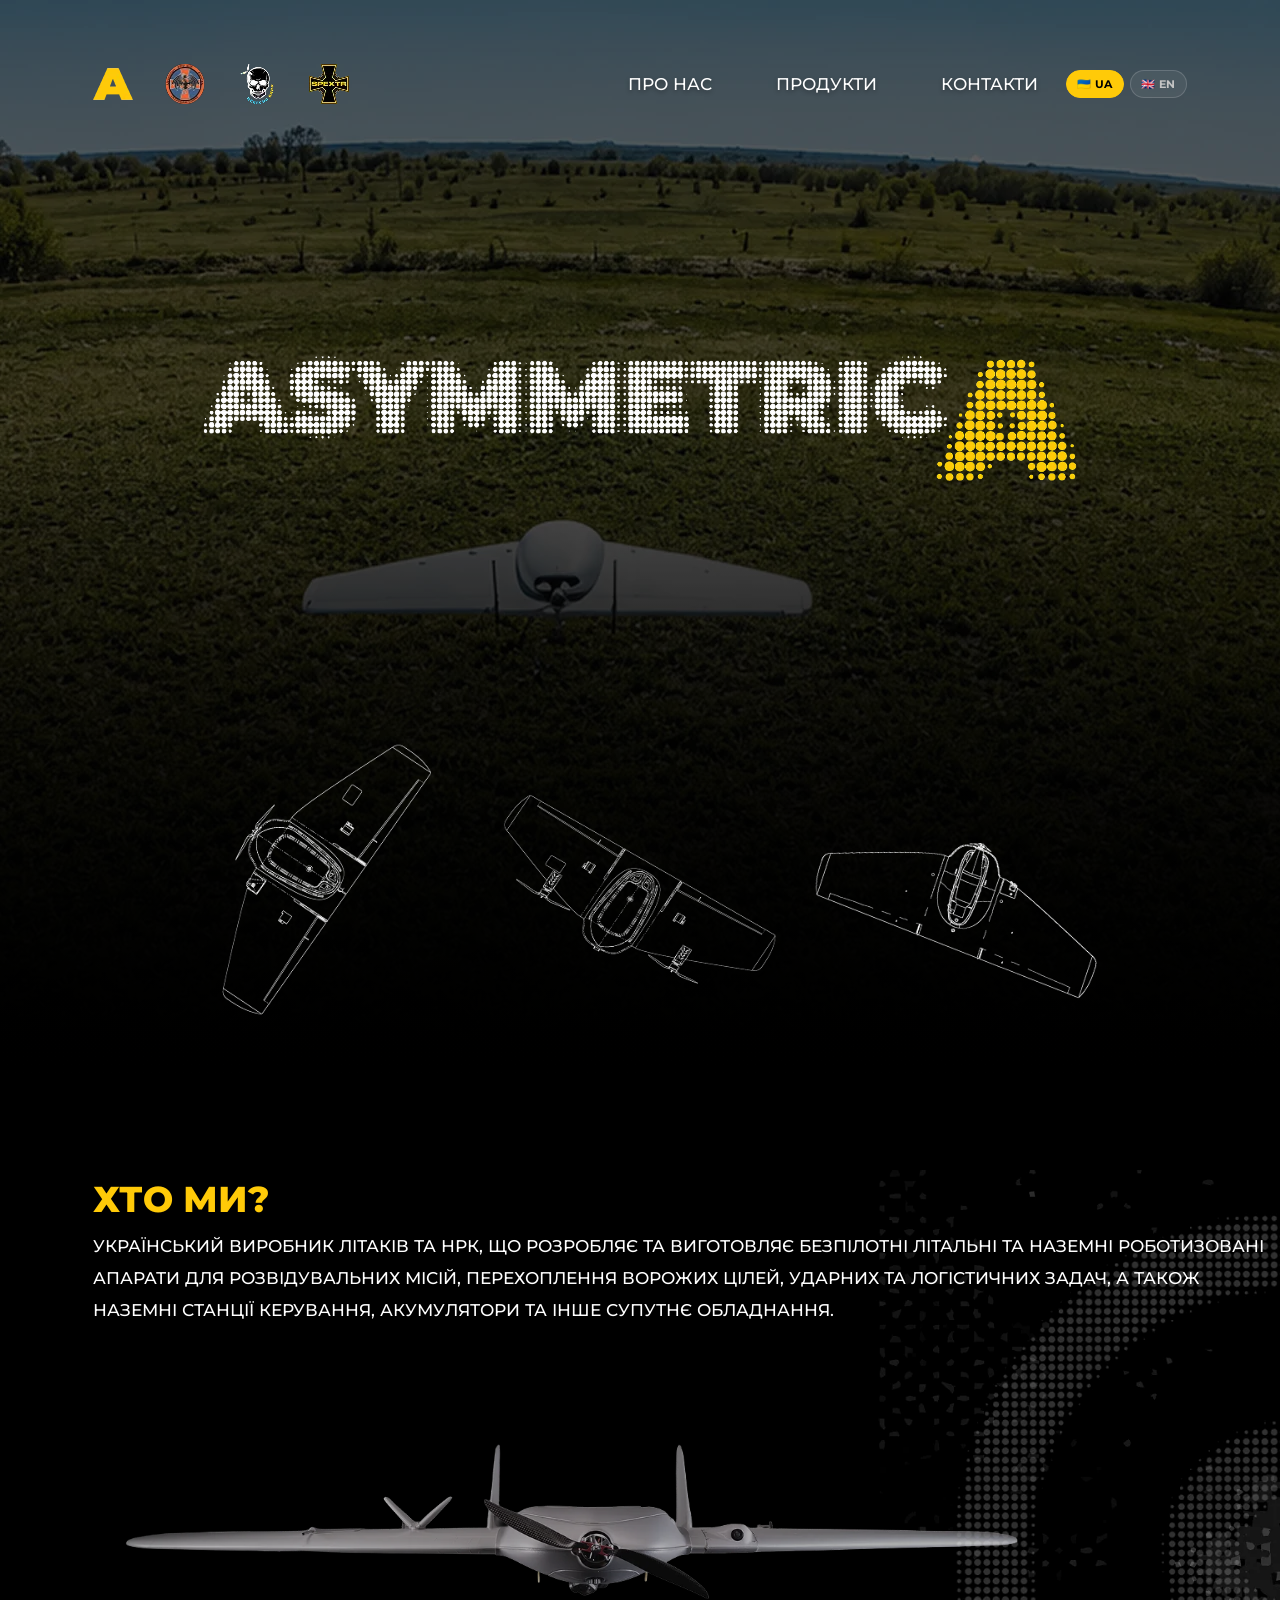
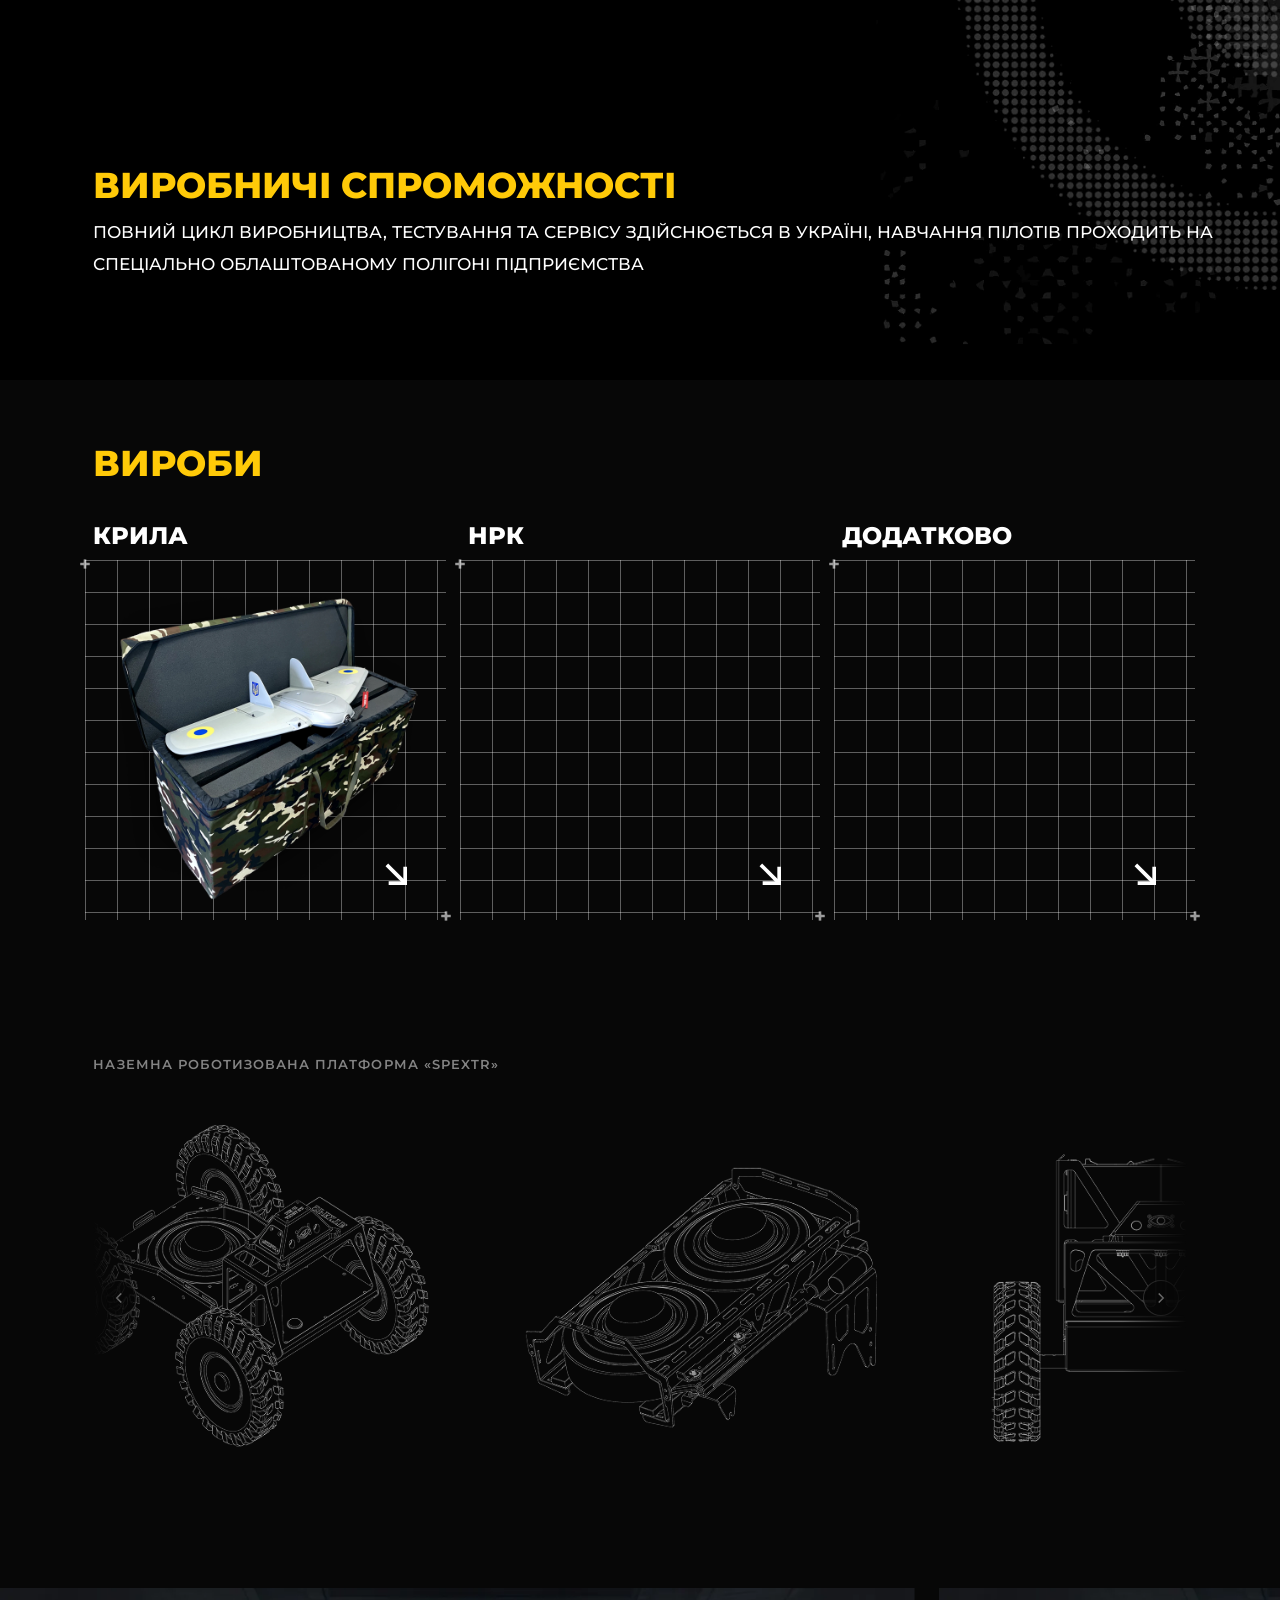
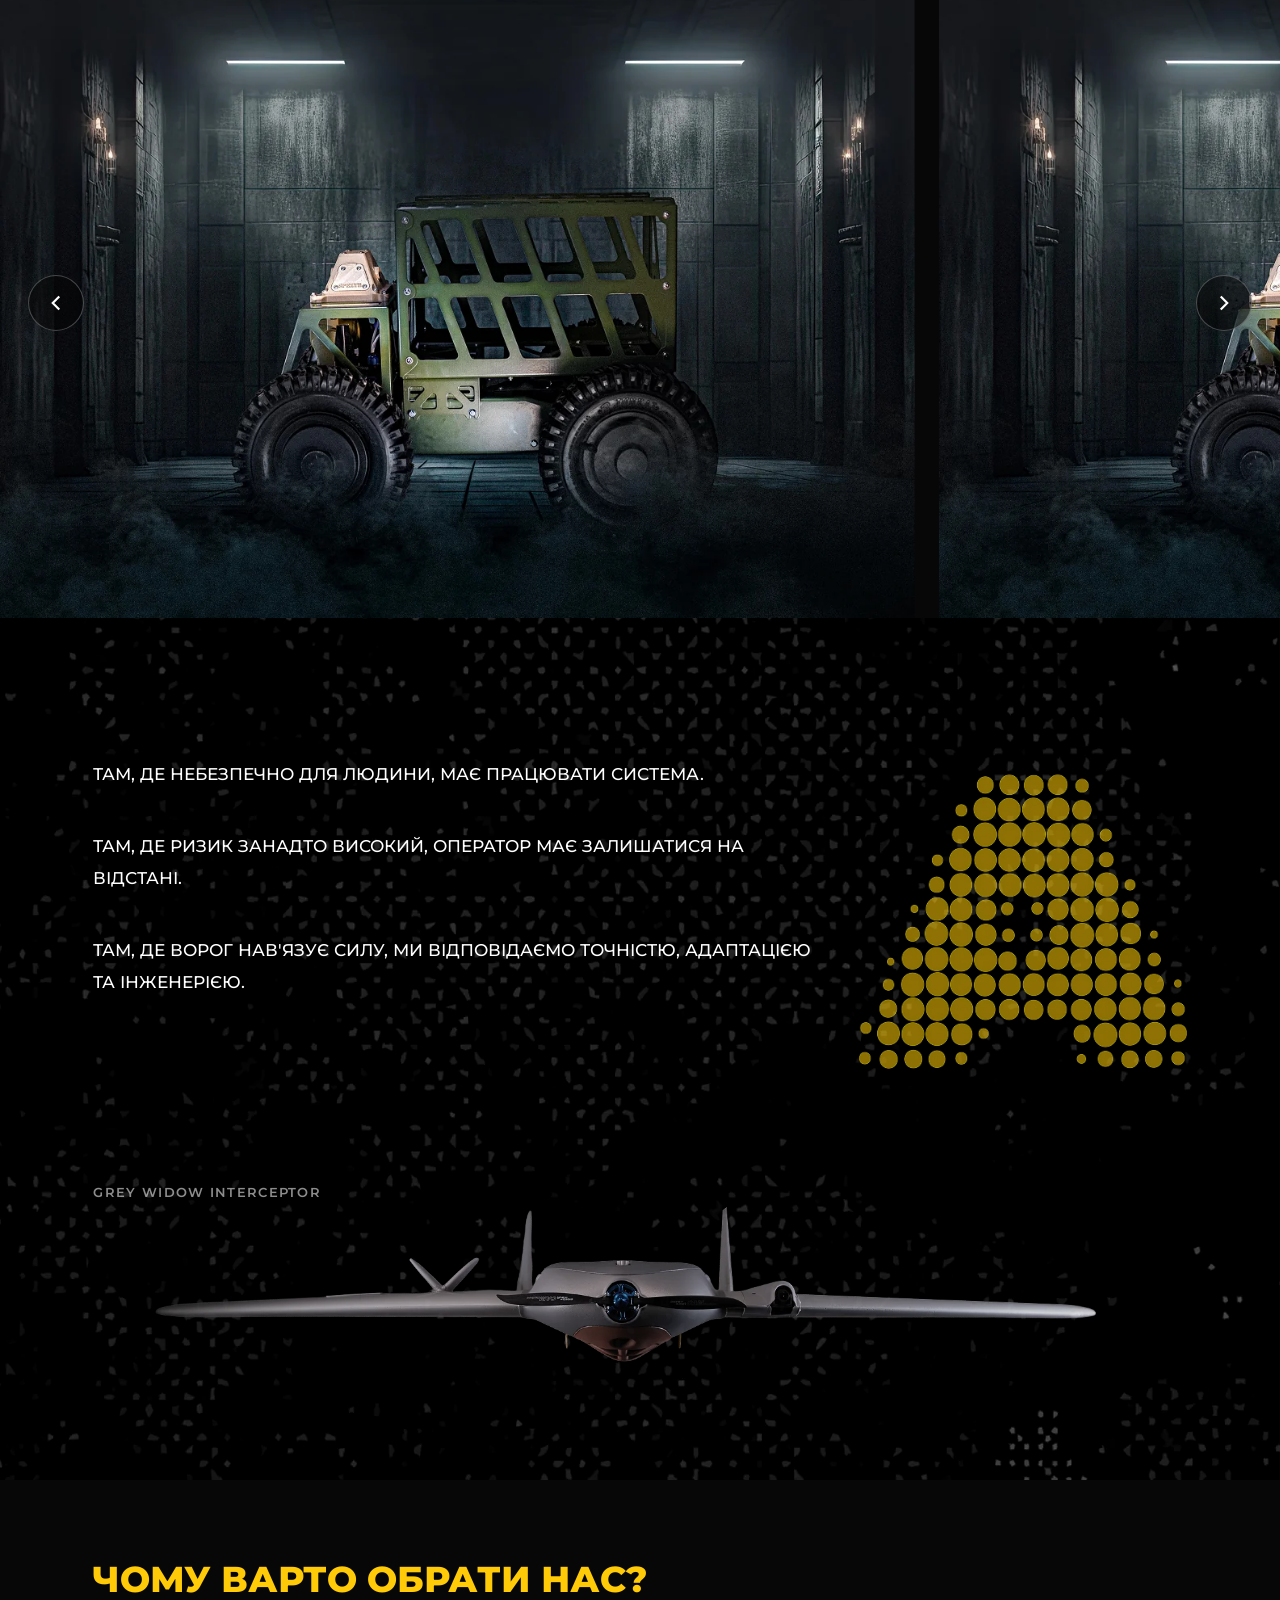
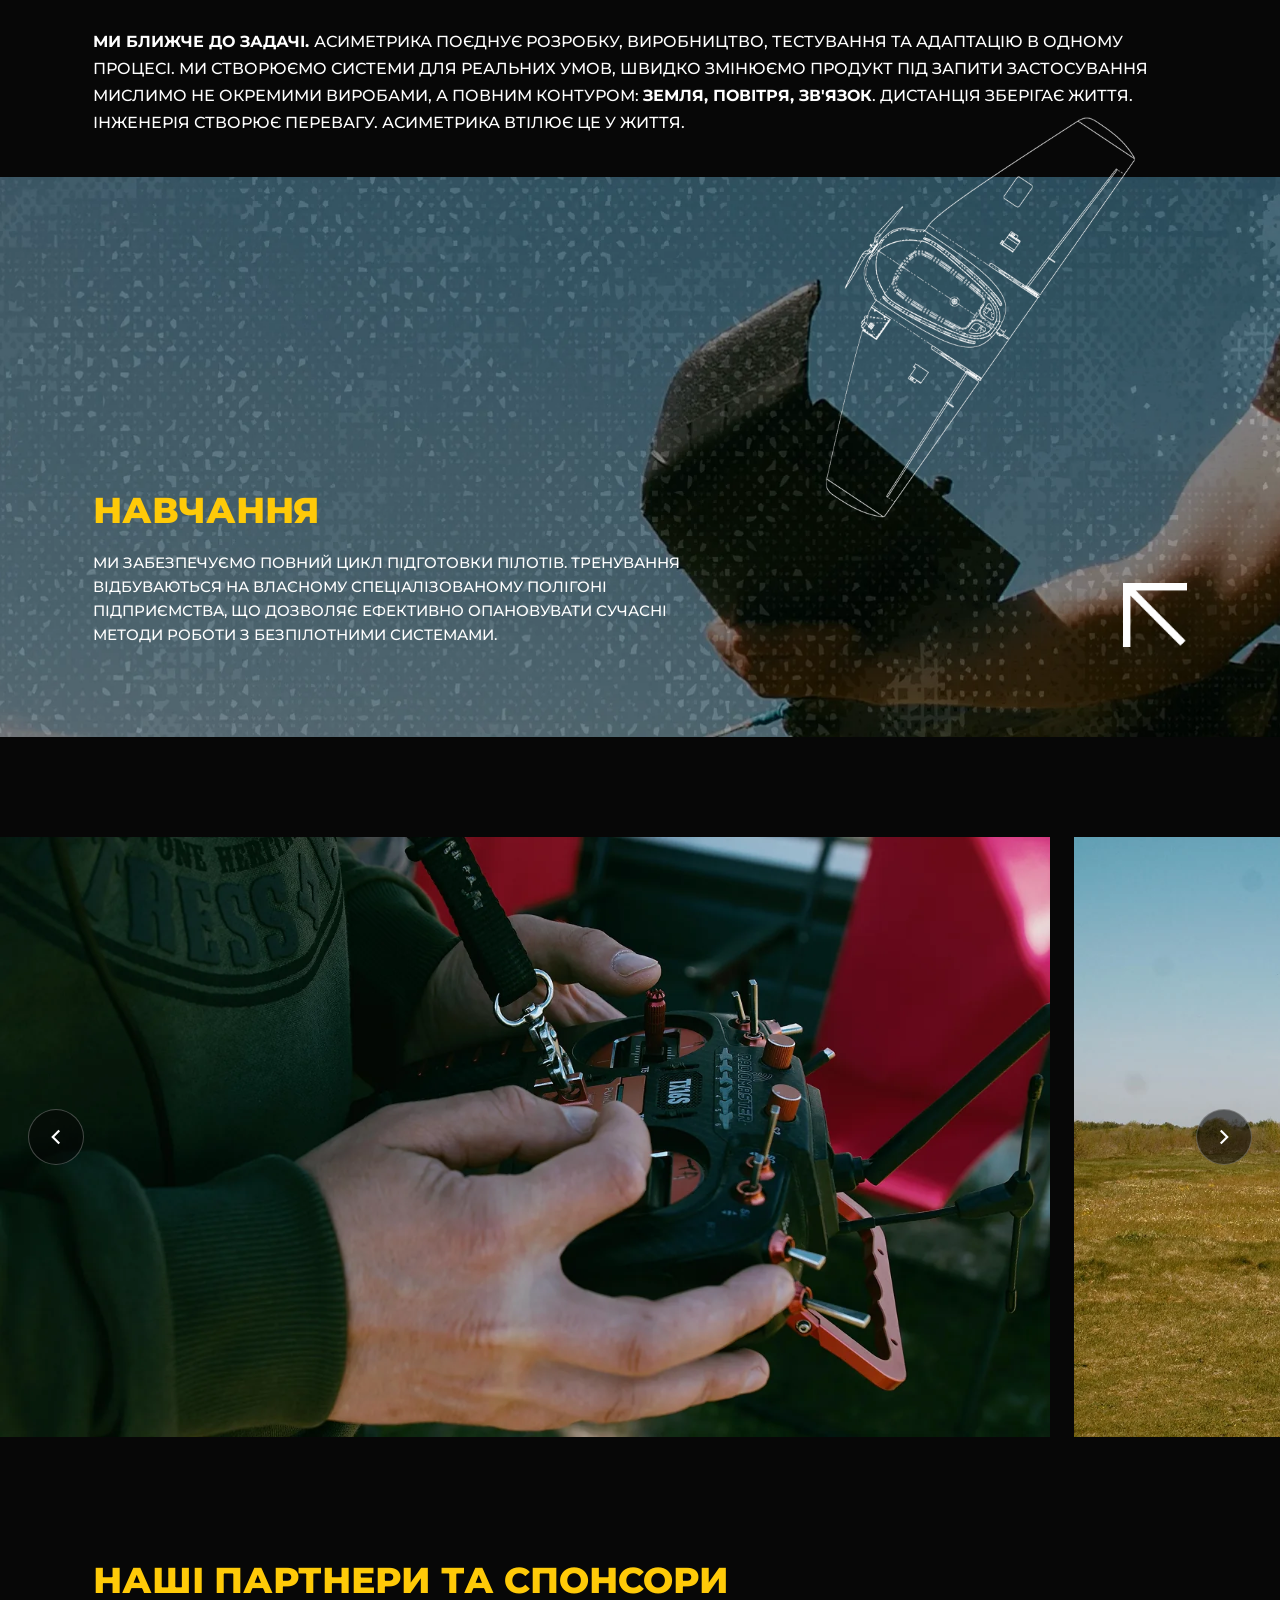
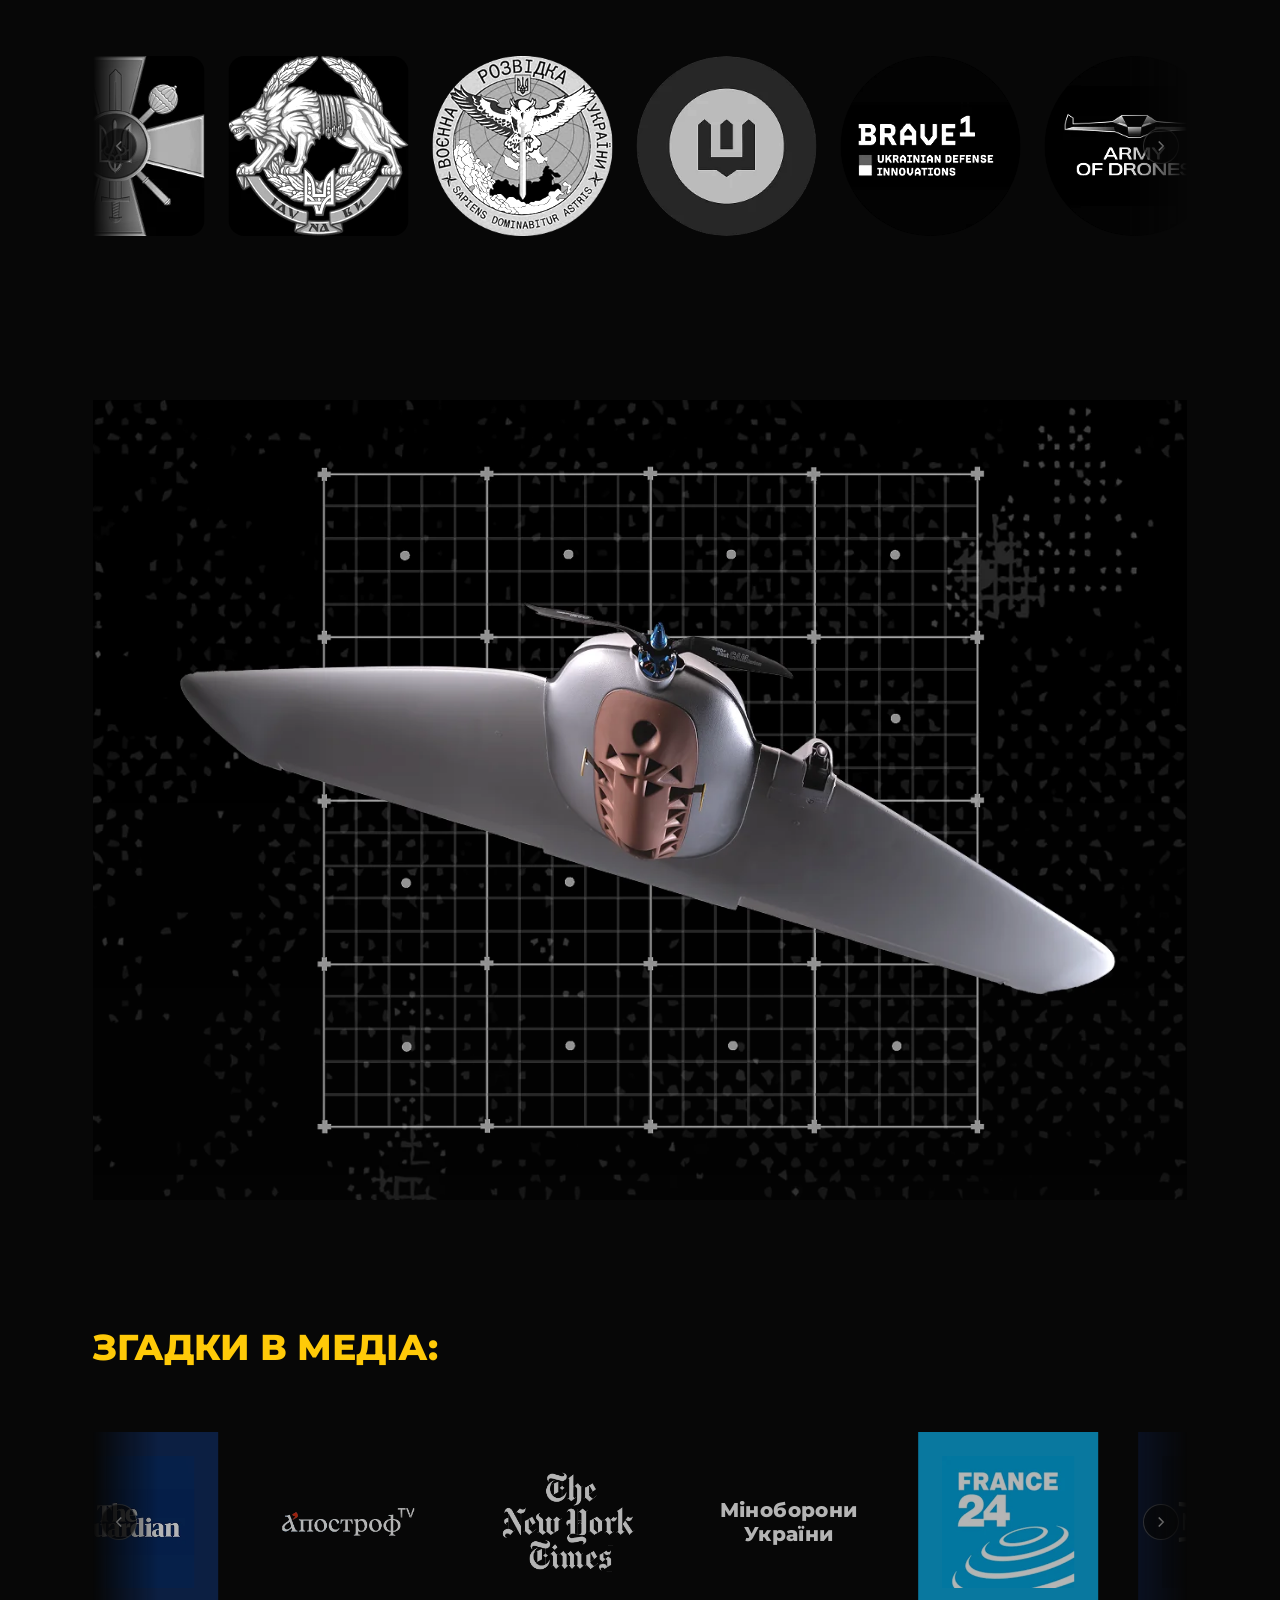
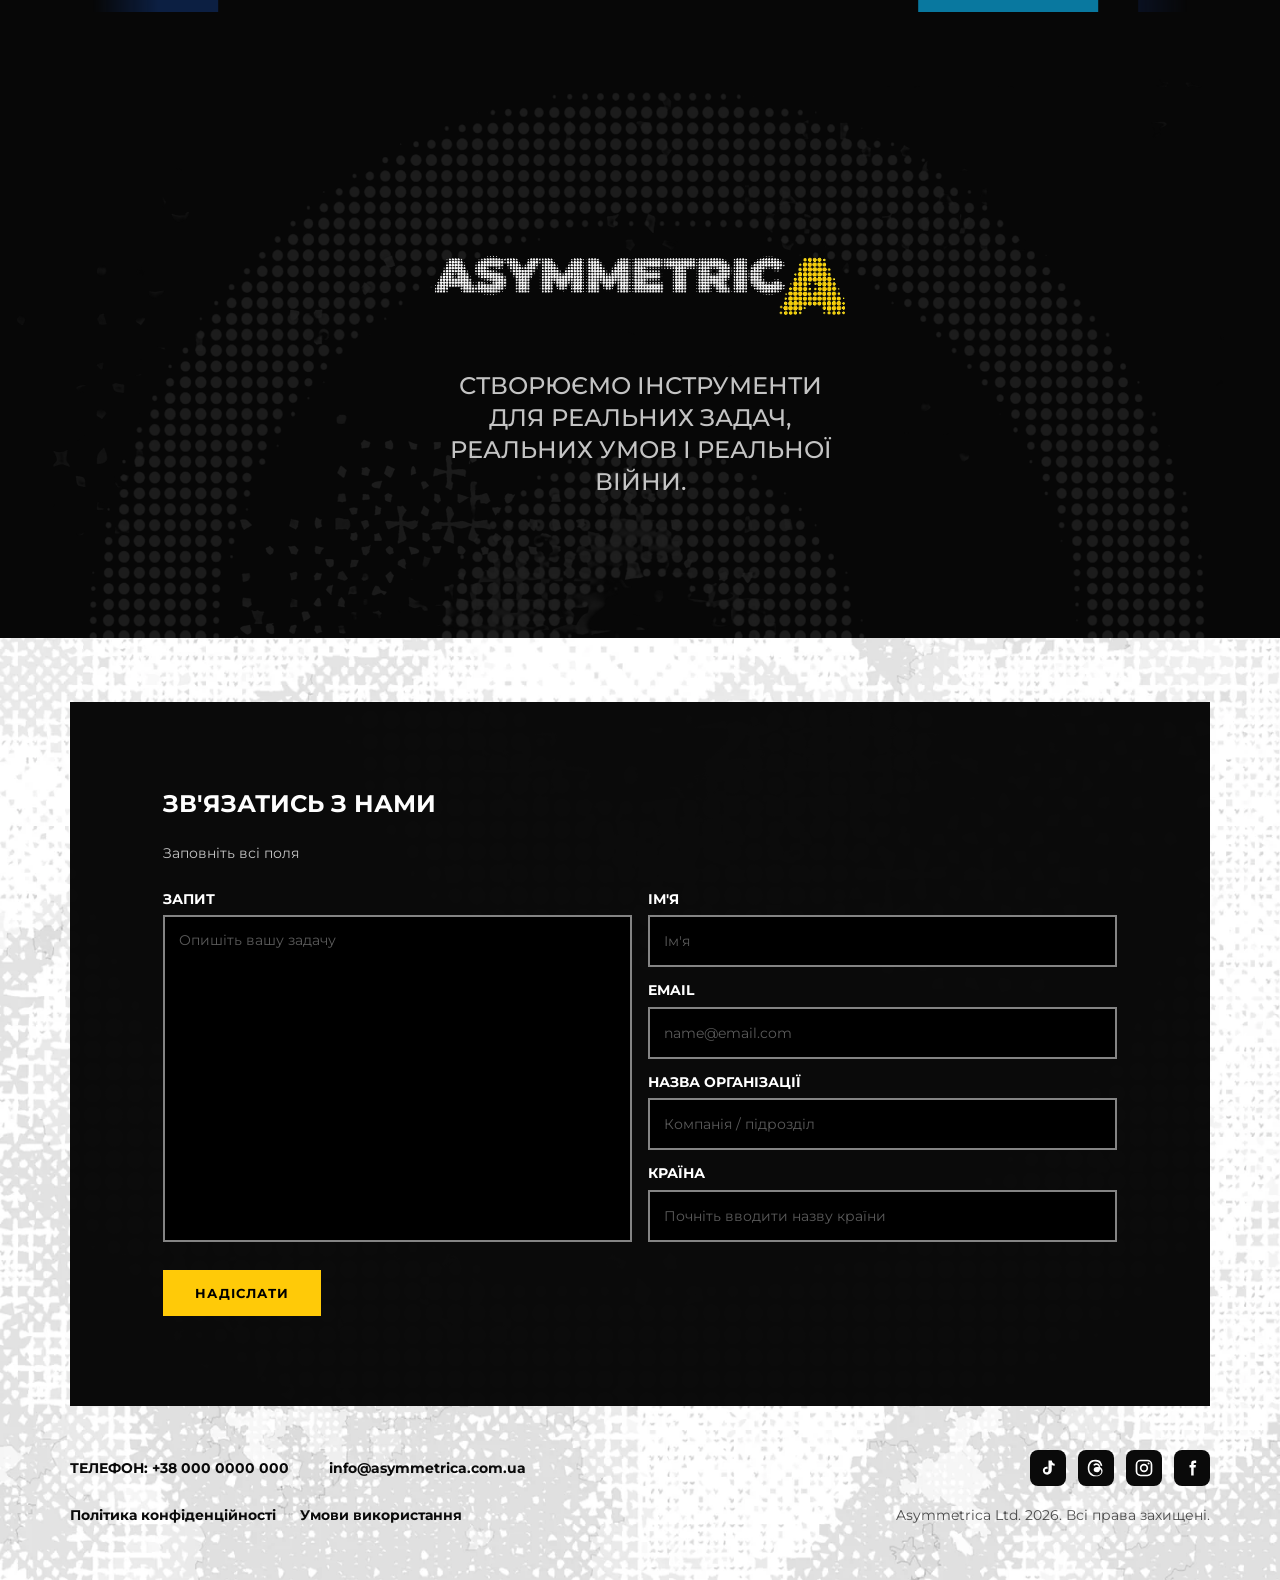
==== html/index.html @ f7258be1 "Додати відео-фон на мобільній версії головного hero-блоку Замінено статичне фото на надане відео (за" ====
<!DOCTYPE html>
<html lang="uk">
<head>
  <meta charset="utf-8" />
  <meta name="viewport" content="width=device-width, initial-scale=1" />
  <title data-en="ASYMMETRICA — Unmanned Systems for Real-World Missions">ASYMMETRICA — Безпілотні системи для реальних задач</title>
  <meta name="description" content="Український виробник літаків та НРК: безпілотні літальні та наземні роботизовані апарати для розвідки, перехоплення, ударних і логістичних задач." data-en="Ukrainian manufacturer of aircraft and UGVs: unmanned aerial and ground robotic systems for reconnaissance, interception, strike and logistics missions." />
  <link rel="preconnect" href="https://fonts.googleapis.com" />
  <link rel="preconnect" href="https://fonts.gstatic.com" crossorigin />
  <link href="https://fonts.googleapis.com/css2?family=Montserrat:wght@500;700;800&display=swap" rel="stylesheet" />
  <link rel="stylesheet" href="../css/asymmetrica.css?v=28" />
  <script>
    (function () {
      try {
        if (localStorage.getItem('spextr-lang') === 'en') {
          document.documentElement.classList.add('lang-en');
          document.documentElement.lang = 'en';
        }
      } catch (e) {}
    })();
  </script>
</head>
<body>
  <div class="site">

    <!-- ============ HERO ============ -->
    <section class="hero">
      <div class="hero__bg">
        <img src="../assets/hero-bg.webp" alt="" fetchpriority="high" />
        <video class="hero__bg-video js-hero-video" muted loop playsinline preload="none" aria-hidden="true"></video>
        <span class="hero__dim"></span>
        <span class="hero__fade"></span>
      </div>

      <header class="hero__topbar">
        <div class="brandbar">
          <img class="brandbar__logo js-hover" src="../assets/logo.webp" alt="Asymmetrica" />
          <img class="brandbar__icon js-hover" src="../assets/header-icon-1.webp" alt="" />
          <img class="brandbar__icon js-hover" src="../assets/header-icon-2.webp" alt="" />
          <img class="brandbar__icon js-hover" src="../assets/header-icon-3.webp" alt="SPEXTR" />
        </div>
        <div class="hero__nav-group">
          <nav class="menu" aria-label="Головна навігація" data-en-aria="Main navigation">
            <a class="js-nav" href="#about"><span data-lang="uk">ПРО НАС</span><span data-lang="en" hidden>ABOUT US</span></a>
            <a class="js-nav" href="#products"><span data-lang="uk">ПРОДУКТИ</span><span data-lang="en" hidden>PRODUCTS</span></a>
            <a class="js-nav" href="#contact"><span data-lang="uk">КОНТАКТИ</span><span data-lang="en" hidden>CONTACTS</span></a>
          </nav>
          <div class="lang-switch lang-switch--header js-lang-switch" role="group" aria-label="Мова сайту / Site language">
            <button type="button" class="lang-switch__btn js-lang-btn" data-lang-btn="uk" aria-pressed="true">🇺🇦 UA</button>
            <button type="button" class="lang-switch__btn js-lang-btn" data-lang-btn="en" aria-pressed="false">🇬🇧 EN</button>
          </div>
        </div>
        <button class="burger js-burger" type="button" aria-label="Меню" aria-expanded="false" aria-controls="mobile-menu">
          <span></span><span></span><span></span>
        </button>
      </header>

      <span class="menu-backdrop js-menu-backdrop"></span>
      <nav id="mobile-menu" class="mobile-menu js-mobile-menu" aria-label="Мобільна навігація">
        <button class="mobile-menu__close js-menu-close" type="button" aria-label="Закрити меню">
          <svg viewBox="0 0 24 24" fill="none" stroke="currentColor" stroke-width="2"><path d="M6 6l12 12M18 6L6 18" /></svg>
        </button>
        <div class="lang-switch lang-switch--mobile js-lang-switch" role="group" aria-label="Мова сайту / Site language">
          <button type="button" class="lang-switch__btn js-lang-btn" data-lang-btn="uk" aria-pressed="true">🇺🇦 UA</button>
          <button type="button" class="lang-switch__btn js-lang-btn" data-lang-btn="en" aria-pressed="false">🇬🇧 EN</button>
        </div>
        <a class="mobile-menu__link js-nav" href="#about"><span data-lang="uk">ПРО НАС</span><span data-lang="en" hidden>ABOUT US</span></a>
        <div class="mobile-menu__group">
          <a class="mobile-menu__link js-nav" href="#products"><span data-lang="uk">ПРОДУКТИ</span><span data-lang="en" hidden>PRODUCTS</span></a>
          <div class="mobile-menu__sub">
            <a class="mobile-menu__sublink" href="kryla.html"><span data-lang="uk">КРИЛА</span><span data-lang="en" hidden>WINGS</span></a>
            <a class="mobile-menu__sublink" href="k2.html"><span data-lang="uk">НРК</span><span data-lang="en" hidden>UGV</span></a>
            <a class="mobile-menu__sublink" href="gstation.html"><span data-lang="uk">ДОДАТКОВО</span><span data-lang="en" hidden>ADD-ONS</span></a>
          </div>
        </div>
        <a class="mobile-menu__link js-nav" href="#contact"><span data-lang="uk">КОНТАКТИ</span><span data-lang="en" hidden>CONTACTS</span></a>
      </nav>

      <div class="hero__center">
        <img class="hero__wordmark" src="../assets/hero-wordmark.webp" alt="ASYMMETRICA" />
      </div>

      <div class="hero__badges">
        <img class="js-hover" src="../assets/hero-badge-1.webp" alt="" />
        <img class="js-hover" src="../assets/hero-badge-2.webp" alt="" />
        <img class="js-hover" src="../assets/hero-badge-3.webp" alt="" />
      </div>
    </section>

    <!-- ============ INTRO ============ -->
    <section id="about" class="intro">
      <div class="intro__text reveal">
        <div class="intro__block">
          <h1 class="intro__heading"><span data-lang="uk">Хто ми?</span><span data-lang="en" hidden>Who we are</span></h1>
          <p><span data-lang="uk">УКРАЇНСЬКИЙ ВИРОБНИК ЛІТАКІВ ТА НРК, ЩО РОЗРОБЛЯЄ ТА ВИГОТОВЛЯЄ БЕЗПІЛОТНІ ЛІТАЛЬНІ ТА НАЗЕМНІ РОБОТИЗОВАНІ АПАРАТИ ДЛЯ РОЗВІДУВАЛЬНИХ МІСІЙ, ПЕРЕХОПЛЕННЯ ВОРОЖИХ ЦІЛЕЙ, УДАРНИХ ТА ЛОГІСТИЧНИХ ЗАДАЧ, А ТАКОЖ НАЗЕМНІ СТАНЦІЇ КЕРУВАННЯ, АКУМУЛЯТОРИ ТА ІНШЕ СУПУТНЄ ОБЛАДНАННЯ.</span><span data-lang="en" hidden>A UKRAINIAN MANUFACTURER OF AIRCRAFT AND UGVs, DEVELOPING AND BUILDING UNMANNED AERIAL AND GROUND ROBOTIC SYSTEMS FOR RECONNAISSANCE MISSIONS, INTERCEPTING ENEMY TARGETS, STRIKE AND LOGISTICS TASKS, AS WELL AS GROUND CONTROL STATIONS, BATTERIES AND OTHER SUPPORTING EQUIPMENT.</span></p>
        </div>
        <div class="intro__block">
          <h2 class="intro__heading"><span data-lang="uk">Виробничі спроможності</span><span data-lang="en" hidden>Manufacturing capabilities</span></h2>
          <p><span data-lang="uk">ПОВНИЙ ЦИКЛ ВИРОБНИЦТВА, ТЕСТУВАННЯ ТА СЕРВІСУ ЗДІЙСНЮЄТЬСЯ В УКРАЇНІ, НАВЧАННЯ ПІЛОТІВ ПРОХОДИТЬ НА СПЕЦІАЛЬНО ОБЛАШТОВАНОМУ ПОЛІГОНІ ПІДПРИЄМСТВА</span><span data-lang="en" hidden>THE FULL CYCLE OF PRODUCTION, TESTING AND SERVICE TAKES PLACE IN UKRAINE; PILOT TRAINING IS CONDUCTED AT THE COMPANY'S OWN SPECIALIZED TRAINING GROUND</span></p>
        </div>
      </div>
      <img class="intro__scene" src="../assets/intro-bg.webp" alt="" loading="lazy" decoding="async" />
      <img class="intro__uav" src="../assets/intro-uav.webp" alt="Asymmetrica UAV" loading="lazy" decoding="async" />
    </section>

    <!-- ============ PRODUCTS ============ -->
    <section id="products" class="products">
      <h2 class="section-title products__title"><span data-lang="uk">Вироби</span><span data-lang="en" hidden>Products</span></h2>
      <div class="products__grid reveal js-products-grid">
        <a class="card card--link" href="kryla.html">
          <div class="card__popup">
            <p><span data-lang="uk">ЛІНІЙКА КРИЛ SPEXTR ОБ'ЄДНУЄ БЕЗПІЛОТНІ ЛІТАЛЬНІ АПАРАТИ ДЛЯ РОЗВІДКИ, КОРИГУВАННЯ ВОГНЮ, ПЕРЕХОПЛЕННЯ ВОРОЖИХ БПЛА ТА УДАРНИХ МІСІЙ.</span><span data-lang="en" hidden>THE SPEXTR WING LINE COMBINES UNMANNED AIRCRAFT FOR RECONNAISSANCE, FIRE CORRECTION, INTERCEPTION OF ENEMY UAVS AND STRIKE MISSIONS.</span></p>
          </div>
          <h2 class="card__title"><span data-lang="uk">КРИЛА</span><span data-lang="en" hidden>WINGS</span></h2>
          <div class="card__media-wrap">
            <span class="card__grid card__grid--base" aria-hidden="true"></span>
            <span class="card__grid card__grid--hover" aria-hidden="true"></span>
            <div class="card__media">
              <img src="../assets/product-kryla.webp" alt="КРИЛА" data-en-alt="WINGS" loading="lazy" decoding="async" />
              <svg class="card__arrow" viewBox="0 0 24 24" fill="none" stroke="currentColor" stroke-width="2"><path d="M7 7l10 10" /><path d="M17 8v9h-9" /></svg>
            </div>
          </div>
        </a>
        <a class="card card--link" href="k2.html">
          <div class="card__popup">
            <p><span data-lang="uk">МУЛЬТИФУНКЦІОНАЛЬНИЙ НАЗЕМНИЙ РОБОТИЗОВАНИЙ КОМПЛЕКС З УНІКАЛЬНИМИ ПОЗАШЛЯХОВИМИ МОЖЛИВОСТЯМИ ДЛЯ ЛОГІСТИКИ, РОЗВІДКИ, МІНУВАННЯ ТА МІСІЙ «КАМІКАДЗЕ».</span><span data-lang="en" hidden>A MULTIFUNCTIONAL GROUND ROBOTIC COMPLEX WITH UNIQUE OFF-ROAD CAPABILITIES FOR LOGISTICS, RECONNAISSANCE, MINING AND KAMIKAZE MISSIONS.</span></p>
          </div>
          <h2 class="card__title"><span data-lang="uk">НРК</span><span data-lang="en" hidden>UGV</span></h2>
          <div class="card__media-wrap">
            <span class="card__grid card__grid--base" aria-hidden="true"></span>
            <span class="card__grid card__grid--hover" aria-hidden="true"></span>
            <div class="card__media">
              <img src="../assets/product-nrk.webp" alt="НРК" data-en-alt="UGV" loading="lazy" decoding="async" />
              <svg class="card__arrow" viewBox="0 0 24 24" fill="none" stroke="currentColor" stroke-width="2"><path d="M7 7l10 10" /><path d="M17 8v9h-9" /></svg>
            </div>
          </div>
        </a>
        <a class="card card--link" href="gstation.html">
          <div class="card__popup">
            <p><span data-lang="uk">СИСТЕМА, ЩО РОЗШИРЮЄ МОЖЛИВОСТІ БПЛА: КЕРУВАННЯ, ПЕРЕДАЧА КОМАНД, ПРИЙОМ ВІДЕО Й ТЕЛЕМЕТРІЇ ТА ЗБІЛЬШЕННЯ РОБОЧОЇ ДИСТАНЦІЇ В СКЛАДНИХ УМОВАХ.</span><span data-lang="en" hidden>A SYSTEM THAT EXTENDS UAV CAPABILITIES: CONTROL, COMMAND TRANSMISSION, VIDEO AND TELEMETRY RECEPTION, AND EXTENDED OPERATING RANGE IN HARSH CONDITIONS.</span></p>
          </div>
          <h2 class="card__title"><span data-lang="uk">ДОДАТКОВО</span><span data-lang="en" hidden>ADD-ONS</span></h2>
          <div class="card__media-wrap">
            <span class="card__grid card__grid--base" aria-hidden="true"></span>
            <span class="card__grid card__grid--hover" aria-hidden="true"></span>
            <div class="card__media">
              <img src="../assets/product-dodatkovo.webp" alt="ДОДАТКОВО" data-en-alt="ADD-ONS" loading="lazy" decoding="async" />
              <svg class="card__arrow" viewBox="0 0 24 24" fill="none" stroke="currentColor" stroke-width="2"><path d="M7 7l10 10" /><path d="M17 8v9h-9" /></svg>
            </div>
          </div>
        </a>
      </div>
    </section>

    <!-- ============ UGV WIREFRAMES ============ -->
    <section class="schemes reveal">
      <p class="schemes__label"><span data-lang="uk">Наземна роботизована платформа «Spextr»</span><span data-lang="en" hidden>Ground robotic platform «Spextr»</span></p>
      <div class="schemes__row">
        <div class="schemes__track" data-role="track">
          <img class="js-hover" src="../assets/ugv-scheme-1.webp" alt="НРК схема 1" data-en-alt="UGV scheme 1" loading="lazy" decoding="async" />
          <img class="js-hover" src="../assets/ugv-scheme-2.webp" alt="НРК схема 2" data-en-alt="UGV scheme 2" loading="lazy" decoding="async" />
          <img class="js-hover" src="../assets/ugv-scheme-3.webp" alt="НРК схема 3" data-en-alt="UGV scheme 3" loading="lazy" decoding="async" />
          <img class="js-hover" src="../assets/ugv-scheme-1.webp" alt="" loading="lazy" decoding="async" aria-hidden="true" />
          <img class="js-hover" src="../assets/ugv-scheme-2.webp" alt="" loading="lazy" decoding="async" aria-hidden="true" />
          <img class="js-hover" src="../assets/ugv-scheme-3.webp" alt="" loading="lazy" decoding="async" aria-hidden="true" />
        </div>
        <button class="ticker-nav ticker-nav--prev js-ticker-prev" type="button" aria-label="Попереднє зображення" data-en-aria="Previous image">
          <svg viewBox="0 0 24 24" fill="none" stroke="currentColor" stroke-width="2"><path d="M15 6l-6 6 6 6" /></svg>
        </button>
        <button class="ticker-nav ticker-nav--next js-ticker-next" type="button" aria-label="Наступне зображення" data-en-aria="Next image">
          <svg viewBox="0 0 24 24" fill="none" stroke="currentColor" stroke-width="2"><path d="M9 6l6 6-6 6" /></svg>
        </button>
      </div>
    </section>

    <!-- ============ PANORAMA CAROUSEL ============ -->
    <section class="marquee js-drag" data-track="pano">
      <div class="marquee__track" data-role="track">
        <!-- track content injected by script.js -->
      </div>
      <button class="marquee__nav marquee__nav--prev js-marquee-prev" type="button" aria-label="Попередній слайд" data-en-aria="Previous slide">
        <svg viewBox="0 0 24 24" fill="none" stroke="currentColor" stroke-width="2"><path d="M15 6l-6 6 6 6" /></svg>
      </button>
      <button class="marquee__nav marquee__nav--next js-marquee-next" type="button" aria-label="Наступний слайд" data-en-aria="Next slide">
        <svg viewBox="0 0 24 24" fill="none" stroke="currentColor" stroke-width="2"><path d="M9 6l6 6-6 6" /></svg>
      </button>
    </section>

    <!-- ============ MANIFESTO ============ -->
    <section class="manifesto">
      <img class="manifesto__bg" src="../assets/manifesto-bg.webp" alt="" loading="lazy" decoding="async" />
      <div class="manifesto__row reveal">
        <div class="manifesto__lines">
          <p><span data-lang="uk">ТАМ, ДЕ НЕБЕЗПЕЧНО ДЛЯ ЛЮДИНИ, МАЄ ПРАЦЮВАТИ СИСТЕМА.</span><span data-lang="en" hidden>WHERE IT'S DANGEROUS FOR A HUMAN, A SYSTEM MUST WORK.</span></p>
          <p><span data-lang="uk">ТАМ, ДЕ РИЗИК ЗАНАДТО ВИСОКИЙ, ОПЕРАТОР МАЄ ЗАЛИШАТИСЯ НА ВІДСТАНІ.</span><span data-lang="en" hidden>WHERE THE RISK IS TOO HIGH, THE OPERATOR MUST STAY AT A DISTANCE.</span></p>
          <p><span data-lang="uk">ТАМ, ДЕ ВОРОГ НАВ'ЯЗУЄ СИЛУ, МИ ВІДПОВІДАЄМО ТОЧНІСТЮ, АДАПТАЦІЄЮ ТА ІНЖЕНЕРІЄЮ.</span><span data-lang="en" hidden>WHERE THE ENEMY IMPOSES FORCE, WE RESPOND WITH PRECISION, ADAPTATION AND ENGINEERING.</span></p>
        </div>
        <img class="manifesto__icon" src="../assets/manifesto-icon.webp" alt="" loading="lazy" decoding="async" />
      </div>
      <div class="manifesto__uav-wrap">
        <span class="manifesto__uav-label">Grey Widow Interceptor</span>
        <img class="manifesto__uav" src="../assets/manifesto-uav.webp" alt="Grey Widow Interceptor" loading="lazy" decoding="async" />
      </div>
    </section>

    <!-- ============ WHY US + TRAINING ============ -->
    <section class="why">
      <div class="why__intro reveal">
        <h2 class="why__title"><span data-lang="uk">ЧОМУ ВАРТО ОБРАТИ НАС?</span><span data-lang="en" hidden>WHY CHOOSE US?</span></h2>
        <p class="why__body">
          <span data-lang="uk"><b>МИ БЛИЖЧЕ ДО ЗАДАЧІ. </b>АСИМЕТРИКА ПОЄДНУЄ РОЗРОБКУ, ВИРОБНИЦТВО, ТЕСТУВАННЯ ТА АДАПТАЦІЮ В ОДНОМУ ПРОЦЕСІ. МИ СТВОРЮЄМО СИСТЕМИ ДЛЯ РЕАЛЬНИХ УМОВ, ШВИДКО ЗМІНЮЄМО ПРОДУКТ ПІД ЗАПИТИ ЗАСТОСУВАННЯ МИСЛИМО НЕ ОКРЕМИМИ ВИРОБАМИ, А ПОВНИМ КОНТУРОМ: <b>ЗЕМЛЯ, ПОВІТРЯ, ЗВ'ЯЗОК</b>. ДИСТАНЦІЯ ЗБЕРІГАЄ ЖИТТЯ. ІНЖЕНЕРІЯ СТВОРЮЄ ПЕРЕВАГУ. АСИМЕТРИКА ВТІЛЮЄ ЦЕ У ЖИТТЯ.</span><span data-lang="en" hidden><b>WE'RE CLOSER TO THE MISSION. </b>ASYMMETRICA COMBINES DEVELOPMENT, PRODUCTION, TESTING AND ADAPTATION IN ONE PROCESS. WE BUILD SYSTEMS FOR REAL CONDITIONS AND QUICKLY ADAPT THE PRODUCT TO THE MISSION AT HAND. WE THINK NOT IN TERMS OF INDIVIDUAL PRODUCTS, BUT AS A FULL LOOP: <b>LAND, AIR, COMMUNICATIONS</b>. DISTANCE SAVES LIVES. ENGINEERING CREATES THE ADVANTAGE. ASYMMETRICA MAKES IT REAL.</span>
        </p>
        <img class="why__icon" src="../assets/why-icon.webp" alt="" loading="lazy" decoding="async" />
      </div>
      <div class="training reveal">
        <img class="training__bg" src="../assets/training-bg.webp" alt="" loading="lazy" decoding="async" />
        <div class="training__text">
          <h2 class="training__title"><span data-lang="uk">НАВЧАННЯ</span><span data-lang="en" hidden>TRAINING</span></h2>
          <p><span data-lang="uk">МИ ЗАБЕЗПЕЧУЄМО ПОВНИЙ ЦИКЛ ПІДГОТОВКИ ПІЛОТІВ. ТРЕНУВАННЯ ВІДБУВАЮТЬСЯ НА ВЛАСНОМУ СПЕЦІАЛІЗОВАНОМУ ПОЛІГОНІ ПІДПРИЄМСТВА, ЩО ДОЗВОЛЯЄ ЕФЕКТИВНО ОПАНОВУВАТИ СУЧАСНІ МЕТОДИ РОБОТИ З БЕЗПІЛОТНИМИ СИСТЕМАМИ.</span><span data-lang="en" hidden>WE PROVIDE A FULL CYCLE OF PILOT TRAINING. TRAINING TAKES PLACE AT THE COMPANY'S OWN SPECIALIZED TRAINING GROUND, ALLOWING PILOTS TO EFFECTIVELY MASTER MODERN METHODS OF WORKING WITH UNMANNED SYSTEMS.</span></p>
        </div>
        <img class="training__badge" src="../assets/training-badge.webp" alt="" loading="lazy" decoding="async" />
      </div>
    </section>

    <!-- ============ GRID CAROUSEL ============ -->
    <section class="marquee marquee--grid js-drag" data-track="grid">
      <div class="marquee__track" data-role="track">
        <!-- track content injected by script.js -->
      </div>
      <button class="marquee__nav marquee__nav--prev js-marquee-prev" type="button" aria-label="Попередній слайд" data-en-aria="Previous slide">
        <svg viewBox="0 0 24 24" fill="none" stroke="currentColor" stroke-width="2"><path d="M15 6l-6 6 6 6" /></svg>
      </button>
      <button class="marquee__nav marquee__nav--next js-marquee-next" type="button" aria-label="Наступний слайд" data-en-aria="Next slide">
        <svg viewBox="0 0 24 24" fill="none" stroke="currentColor" stroke-width="2"><path d="M9 6l6 6-6 6" /></svg>
      </button>
    </section>

    <!-- ============ PARTNERS ============ -->
    <section class="partners">
      <h2 class="section-title"><span data-lang="uk">НАШІ ПАРТНЕРИ ТА СПОНСОРИ</span><span data-lang="en" hidden>OUR PARTNERS &amp; SPONSORS</span></h2>
      <div class="partners__row reveal">
        <div class="partners__track" data-role="track">
          <a class="partner" href="https://www.zsu.gov.ua/" target="_blank" rel="noopener noreferrer"><img src="../assets/partner-zsu.webp" alt="ЗСУ" data-en-alt="Armed Forces of Ukraine" loading="lazy" decoding="async" /></a>
          <a class="partner" href="https://gur.gov.ua/" target="_blank" rel="noopener noreferrer"><img src="../assets/partner-gur.webp" alt="ГУР" data-en-alt="Defence Intelligence of Ukraine (GUR)" loading="lazy" decoding="async" /></a>
          <a class="partner" href="https://gur.gov.ua/" target="_blank" rel="noopener noreferrer"><img src="../assets/partner-rozvidka.webp" alt="Військова розвідка України" data-en-alt="Military Intelligence of Ukraine" loading="lazy" decoding="async" /></a>
          <a class="partner partner--round" href="https://army.gov.ua/" target="_blank" rel="noopener noreferrer"><img src="../assets/partner-syly-oborony.webp" alt="Сили оборони" data-en-alt="Defense Forces of Ukraine" loading="lazy" decoding="async" /></a>
          <a class="partner partner--round" href="https://brave1.gov.ua/" target="_blank" rel="noopener noreferrer"><img src="../assets/partner-brave1.webp" alt="BRAVE1" loading="lazy" decoding="async" /></a>
          <a class="partner partner--round" href="https://u24.gov.ua/uk/dronation" target="_blank" rel="noopener noreferrer"><img src="../assets/partner-army-of-drones.webp" alt="Army of Drones" loading="lazy" decoding="async" /></a>
          <a class="partner" href="https://www.zsu.gov.ua/" target="_blank" rel="noopener noreferrer" aria-hidden="true" tabindex="-1"><img src="../assets/partner-zsu.webp" alt="" loading="lazy" decoding="async" /></a>
          <a class="partner" href="https://gur.gov.ua/" target="_blank" rel="noopener noreferrer" aria-hidden="true" tabindex="-1"><img src="../assets/partner-gur.webp" alt="" loading="lazy" decoding="async" /></a>
          <a class="partner" href="https://gur.gov.ua/" target="_blank" rel="noopener noreferrer" aria-hidden="true" tabindex="-1"><img src="../assets/partner-rozvidka.webp" alt="" loading="lazy" decoding="async" /></a>
          <a class="partner partner--round" href="https://army.gov.ua/" target="_blank" rel="noopener noreferrer" aria-hidden="true" tabindex="-1"><img src="../assets/partner-syly-oborony.webp" alt="" loading="lazy" decoding="async" /></a>
          <a class="partner partner--round" href="https://brave1.gov.ua/" target="_blank" rel="noopener noreferrer" aria-hidden="true" tabindex="-1"><img src="../assets/partner-brave1.webp" alt="" loading="lazy" decoding="async" /></a>
          <a class="partner partner--round" href="https://u24.gov.ua/uk/dronation" target="_blank" rel="noopener noreferrer" aria-hidden="true" tabindex="-1"><img src="../assets/partner-army-of-drones.webp" alt="" loading="lazy" decoding="async" /></a>
        </div>
        <button class="ticker-nav ticker-nav--prev js-ticker-prev" type="button" aria-label="Попередній партнер" data-en-aria="Previous partner">
          <svg viewBox="0 0 24 24" fill="none" stroke="currentColor" stroke-width="2"><path d="M15 6l-6 6 6 6" /></svg>
        </button>
        <button class="ticker-nav ticker-nav--next js-ticker-next" type="button" aria-label="Наступний партнер" data-en-aria="Next partner">
          <svg viewBox="0 0 24 24" fill="none" stroke="currentColor" stroke-width="2"><path d="M9 6l6 6-6 6" /></svg>
        </button>
      </div>
    </section>

    <!-- ============ FULL IMAGE ============ -->
    <section class="showcase">
      <img class="showcase__img reveal" src="../assets/showcase-drone.webp" alt="Дрон-камікадзе на схематичній сітці" data-en-alt="Kamikaze drone on a schematic grid" loading="lazy" decoding="async" />
    </section>

    <!-- ============ MEDIA MENTIONS ============ -->
    <section class="media">
      <h2 class="section-title section-title--lg"><span data-lang="uk">згадки в медіа:</span><span data-lang="en" hidden>media mentions:</span></h2>
      <div class="media__row reveal">
        <div class="media__track" data-role="track">
          <a class="media__item" style="background:#0f2a5c" href="https://www.theguardian.com/" target="_blank" rel="noopener noreferrer"><img src="../assets/media-guardian.webp" alt="The Guardian" loading="lazy" decoding="async" /></a>
          <a class="media__item" href="https://apostrophe.ua/" target="_blank" rel="noopener noreferrer"><img src="../assets/media-apostrof.webp" alt="Апостроф" data-en-alt="Apostrophe" loading="lazy" decoding="async" /></a>
          <a class="media__item" href="https://www.nytimes.com/" target="_blank" rel="noopener noreferrer"><img src="../assets/media-nyt.webp" alt="The New York Times" loading="lazy" decoding="async" /></a>
          <a class="media__item media__item--text" href="https://www.mil.gov.ua/" target="_blank" rel="noopener noreferrer"><span data-lang="uk">Міноборони України</span><span data-lang="en" hidden>Ministry of Defense of Ukraine</span></a>
          <a class="media__item" style="background:#0aa8e0" href="https://www.france24.com/" target="_blank" rel="noopener noreferrer"><img src="../assets/media-france24.webp" alt="FRANCE 24" loading="lazy" decoding="async" /></a>
          <a class="media__item" style="background:#0e1b3a" href="https://militarnyi.com/" target="_blank" rel="noopener noreferrer"><img src="../assets/media-militarnyi.webp" alt="Militarnyi" loading="lazy" decoding="async" /></a>
          <a class="media__item" href="https://focus.ua/" target="_blank" rel="noopener noreferrer"><img src="../assets/media-focus.webp" alt="ФОКУС" data-en-alt="Focus" loading="lazy" decoding="async" /></a>
          <a class="media__item" style="background:#fefefe" href="https://www.kyivpost.com/" target="_blank" rel="noopener noreferrer"><img src="../assets/media-kyivpost.webp" alt="Kyiv Post" loading="lazy" decoding="async" /></a>
          <a class="media__item media__item--text" href="https://kolo.news/" target="_blank" rel="noopener noreferrer">KOLO</a>
          <a class="media__item" style="background:#0f2a5c" href="https://www.theguardian.com/" target="_blank" rel="noopener noreferrer" aria-hidden="true" tabindex="-1"><img src="../assets/media-guardian.webp" alt="" loading="lazy" decoding="async" /></a>
          <a class="media__item" href="https://apostrophe.ua/" target="_blank" rel="noopener noreferrer" aria-hidden="true" tabindex="-1"><img src="../assets/media-apostrof.webp" alt="" loading="lazy" decoding="async" /></a>
          <a class="media__item" href="https://www.nytimes.com/" target="_blank" rel="noopener noreferrer" aria-hidden="true" tabindex="-1"><img src="../assets/media-nyt.webp" alt="" loading="lazy" decoding="async" /></a>
          <a class="media__item media__item--text" href="https://www.mil.gov.ua/" target="_blank" rel="noopener noreferrer" aria-hidden="true" tabindex="-1"><span data-lang="uk">Міноборони України</span><span data-lang="en" hidden>Ministry of Defense of Ukraine</span></a>
          <a class="media__item" style="background:#0aa8e0" href="https://www.france24.com/" target="_blank" rel="noopener noreferrer" aria-hidden="true" tabindex="-1"><img src="../assets/media-france24.webp" alt="" loading="lazy" decoding="async" /></a>
          <a class="media__item" style="background:#0e1b3a" href="https://militarnyi.com/" target="_blank" rel="noopener noreferrer" aria-hidden="true" tabindex="-1"><img src="../assets/media-militarnyi.webp" alt="" loading="lazy" decoding="async" /></a>
          <a class="media__item" href="https://focus.ua/" target="_blank" rel="noopener noreferrer" aria-hidden="true" tabindex="-1"><img src="../assets/media-focus.webp" alt="" loading="lazy" decoding="async" /></a>
          <a class="media__item" style="background:#fefefe" href="https://www.kyivpost.com/" target="_blank" rel="noopener noreferrer" aria-hidden="true" tabindex="-1"><img src="../assets/media-kyivpost.webp" alt="" loading="lazy" decoding="async" /></a>
          <a class="media__item media__item--text" href="https://kolo.news/" target="_blank" rel="noopener noreferrer" aria-hidden="true" tabindex="-1">KOLO</a>
        </div>
        <button class="ticker-nav ticker-nav--prev js-ticker-prev" type="button" aria-label="Попередня згадка" data-en-aria="Previous mention">
          <svg viewBox="0 0 24 24" fill="none" stroke="currentColor" stroke-width="2"><path d="M15 6l-6 6 6 6" /></svg>
        </button>
        <button class="ticker-nav ticker-nav--next js-ticker-next" type="button" aria-label="Наступна згадка" data-en-aria="Next mention">
          <svg viewBox="0 0 24 24" fill="none" stroke="currentColor" stroke-width="2"><path d="M9 6l6 6-6 6" /></svg>
        </button>
      </div>
    </section>

    <!-- ============ FOOTER MANIFESTO ============ -->
    <section class="credo reveal">
      <img class="credo__bg" src="../assets/footer-bg.webp" alt="" loading="lazy" decoding="async" />
      <img class="credo__wordmark" src="../assets/footer-wordmark.webp" alt="ASYMMETRICA" loading="lazy" decoding="async" />
      <p class="credo__line"><span data-lang="uk">СТВОРЮЄМО ІНСТРУМЕНТИ ДЛЯ РЕАЛЬНИХ ЗАДАЧ, РЕАЛЬНИХ УМОВ І РЕАЛЬНОЇ ВІЙНИ.</span><span data-lang="en" hidden>WE BUILD TOOLS FOR REAL TASKS, REAL CONDITIONS, AND REAL WAR.</span></p>
    </section>

    <!-- ============ CONTACT + FOOTER ============ -->
    <section id="contact" class="contact">
      <img class="contact__bg" src="../assets/contact-bg.webp" alt="" loading="lazy" decoding="async" />

      <div class="contact__panel reveal">
        <img class="contact__panel-bg" src="../assets/contact-panel-bg.webp" alt="" loading="lazy" decoding="async" />
        <form class="form js-form" novalidate>
          <div class="form__inner">
            <div class="form__head">
              <b class="form__heading"><span data-lang="uk">ЗВ'ЯЗАТИСЬ З НАМИ</span><span data-lang="en" hidden>CONTACT US</span></b>
              <button type="submit" class="cta"><span data-lang="uk">НАДІСЛАТИ</span><span data-lang="en" hidden>SEND</span></button>
            </div>
            <p class="form__subheading"><span data-lang="uk">Заповніть всі поля</span><span data-lang="en" hidden>Fill in all fields</span></p>
            <div class="form__cols">
              <div class="form__col form__col--msg">
                <label class="field-group field-group--grow">
                  <b class="form__label"><span data-lang="uk">ЗАПИТ</span><span data-lang="en" hidden>REQUEST</span></b>
                  <textarea name="message" required maxlength="2000" class="field field--area" placeholder="Опишіть вашу задачу" data-en-placeholder="Describe your task"></textarea>
                  <span class="field-error js-field-error" data-en="Fill in this field">Заповніть це поле</span>
                </label>
              </div>
              <div class="form__col">
                <label class="field-group">
                  <b class="form__label"><span data-lang="uk">ІМ'Я</span><span data-lang="en" hidden>NAME</span></b>
                  <input name="name" required maxlength="80" class="field" placeholder="Ім'я" data-en-placeholder="First name" />
                  <span class="field-error js-field-error" data-en="Fill in this field">Заповніть це поле</span>
                </label>
                <label class="field-group">
                  <b class="form__label">EMAIL</b>
                  <input name="email" type="email" required maxlength="100" class="field" placeholder="name@email.com" />
                  <span class="field-error js-field-error" data-en="Fill in this field">Заповніть це поле</span>
                </label>
                <label class="field-group">
                  <b class="form__label"><span data-lang="uk">НАЗВА ОРГАНІЗАЦІЇ</span><span data-lang="en" hidden>ORGANIZATION NAME</span></b>
                  <input name="org" required maxlength="100" class="field" placeholder="Компанія / підрозділ" data-en-placeholder="Company / unit" />
                  <span class="field-error js-field-error" data-en="Fill in this field">Заповніть це поле</span>
                </label>
                <label class="field-group">
                  <b class="form__label"><span data-lang="uk">КРАЇНА</span><span data-lang="en" hidden>COUNTRY</span></b>
                  <div class="country-auto">
                    <input name="country" required maxlength="60" class="field" placeholder="Почніть вводити назву країни" data-en-placeholder="Start typing a country name" autocomplete="off" role="combobox" aria-expanded="false" aria-autocomplete="list" />
                    <ul class="country-auto__list" role="listbox"></ul>
                  </div>
                  <span class="field-error js-field-error" data-en="Fill in this field">Заповніть це поле</span>
                </label>
              </div>
            </div>
          </div>
        </form>
      </div>

      <div class="contact__footer">
        <div class="contact__footer-row">
          <div class="contact__info">
            <b><span data-lang="uk">ТЕЛЕФОН: +38 000 0000 000</span><span data-lang="en" hidden>PHONE: +38 000 0000 000</span></b>
            <a class="footer-link" href="mailto:info@asymmetrica.com.ua">info@asymmetrica.com.ua</a>
          </div>
          <div class="socials">
            <a class="social" href="#contact" aria-label="TikTok">
              <svg viewBox="0 0 24 24" fill="currentColor"><path d="M16.5 3c.3 2.1 1.5 3.6 3.5 3.9v2.4c-1.2.1-2.3-.2-3.5-.8v5.6c0 3.2-2.3 5.9-5.6 5.9-2.9 0-5.1-2.1-5.1-4.9 0-3 2.5-5 5.7-4.6v2.6c-.5-.2-1-.2-1.5-.1-1.1.2-1.8 1-1.7 2.2.1 1.1 1 1.9 2.1 1.9 1.3 0 2.2-1 2.2-2.5V3h3.4z"/></svg>
            </a>
            <a class="social" href="#contact" aria-label="Threads">
              <svg viewBox="0 0 24 24" fill="currentColor"><path d="M17.3 11.2c-.1 0-.2-.1-.3-.1-.2-3-1.8-4.7-4.5-4.7-1.6 0-3 .7-3.8 2l1.5 1c.6-.9 1.5-1.1 2.3-1.1 1 0 1.8.3 2.2 1 .3.4.5 1 .5 1.7-.7-.1-1.4-.2-2.2-.1-2.4.1-3.9 1.5-3.8 3.4.1 1 .6 1.8 1.4 2.3.7.4 1.6.6 2.5.6 1.2-.1 2.2-.5 2.8-1.4.5-.6.8-1.4.9-2.4.6.4 1.1.9 1.3 1.5.5 1.1.5 2.8-.9 4.2-1.2 1.2-2.7 1.8-4.9 1.8-2.4 0-4.2-.8-5.4-2.3C4.6 17 4 15 4 12.5s.6-4.5 1.7-5.9C6.9 5.1 8.7 4.3 11.1 4.3c2.4 0 4.3.8 5.4 2.4.6.8 1 1.8 1.2 3l1.9-.5c-.3-1.5-.8-2.8-1.6-3.8C17.5 3.1 14.9 2 11.9 2h-.8C8.1 2 5.8 3 4.3 4.9 2.9 6.6 2.2 9 2.1 11.9v.2c0 2.9.7 5.3 2.2 7 1.5 1.9 3.8 2.9 6.8 2.9h.8c2.7 0 4.6-.7 6.2-2.3 2.1-2.1 2-4.7 1.3-6.3-.5-1.1-1.4-2-2.6-2.7l-.5-.4z"/></svg>
            </a>
            <a class="social" href="#contact" aria-label="Instagram">
              <svg viewBox="0 0 24 24" fill="none" stroke="currentColor" stroke-width="2"><rect x="3" y="3" width="18" height="18" rx="5"/><circle cx="12" cy="12" r="4"/><circle cx="17.5" cy="6.5" r="1.2" fill="currentColor" stroke="none"/></svg>
            </a>
            <a class="social" href="#contact" aria-label="Facebook">
              <svg viewBox="0 0 24 24" fill="currentColor"><path d="M14 8.5V7c0-.7.5-1 1.2-1H17V3h-2.5C11.9 3 11 4.6 11 6.4v2.1H9v3h2V21h3v-9.5h2.3l.4-3H14z"/></svg>
            </a>
          </div>
        </div>
        <div class="contact__footer-row">
          <div class="contact__legal">
            <a class="footer-link" href="privacy.html"><span data-lang="uk">Політика конфіденційності</span><span data-lang="en" hidden>Privacy Policy</span></a>
            <a class="footer-link" href="terms.html"><span data-lang="uk">Умови використання</span><span data-lang="en" hidden>Terms of Use</span></a>
          </div>
          <p class="contact__copyright"><span data-lang="uk">Asymmetrica Ltd. 2026. Всі права захищені.</span><span data-lang="en" hidden>Asymmetrica Ltd. 2026. All rights reserved.</span></p>
        </div>
      </div>
    </section>

  </div>

  <button class="to-top js-top" aria-label="Нагору" data-en-aria="Back to top">
    <svg viewBox="0 0 24 24" fill="none" stroke="currentColor" stroke-width="2.4"><path d="M18 15l-6-6-6 6" /></svg>
  </button>

  <div class="toast js-toast" role="status" aria-live="polite">
    <svg viewBox="0 0 24 24" fill="none" stroke="#FFCA08" stroke-width="2.2"><path d="M20 6L9 17l-5-5" /></svg>
    <span class="js-toast-text" data-en="Request sent. Our engineering team will contact you.">Запит надіслано. Інженерна команда зв'яжеться з вами.</span>
  </div>

  <div class="lightbox js-lightbox" aria-hidden="true">
    <button class="lightbox__close js-lightbox-close" type="button" aria-label="Закрити" data-en-aria="Close">
      <svg viewBox="0 0 24 24" fill="none" stroke="currentColor" stroke-width="2"><path d="M6 6l12 12M18 6L6 18" /></svg>
    </button>
    <button class="lightbox__nav lightbox__nav--prev js-lightbox-prev" type="button" aria-label="Попереднє зображення" data-en-aria="Previous image">
      <svg viewBox="0 0 24 24" fill="none" stroke="currentColor" stroke-width="2"><path d="M15 6l-6 6 6 6" /></svg>
    </button>
    <img class="lightbox__img" src="" alt="" />
    <button class="lightbox__nav lightbox__nav--next js-lightbox-next" type="button" aria-label="Наступне зображення" data-en-aria="Next image">
      <svg viewBox="0 0 24 24" fill="none" stroke="currentColor" stroke-width="2"><path d="M9 6l6 6-6 6" /></svg>
    </button>
  </div>

  <script src="../js/countries.js?v=5"></script>
  <script src="../js/mobile-menu.js?v=1"></script>
  <script src="../js/hero-video.js?v=1"></script>
  <script src="../js/asymmetrica.js?v=15"></script>
</body>
</html>
---- css/asymmetrica.css ----
/* =====================================================================
   ASYMMETRICA — landing page
   Design tokens + component styles. Reference canvas: 1920px wide.
   ===================================================================== */

:root { --bg: #070707; --bg-alt: #070707; --panel: #0a0a0a; --ink: #fefefe; --ink-dim: #c4c4c4; --accent: #FFCA08; --danger: #EE1A24; --field-bd: #848484; --maxw: 1640px; --pad: clamp(20px, 7.3vw, 140px); --font: 'Montserrat', -apple-system, BlinkMacSystemFont, sans-serif; }

* { margin: 0; padding: 0; box-sizing: border-box; }

html { scroll-behavior: smooth; }

body { background: var(--bg); color: var(--ink); font-family: var(--font); line-height: normal; overflow-x: hidden; }

img { display: block; }

button { appearance: none; -webkit-appearance: none; font: inherit; }

a { color: var(--accent); text-decoration: none; }

a:hover { color: #fff; }

/* =====================================================================
   LANGUAGE TOGGLE (EN/UK)
   ===================================================================== */

[data-lang="en"] { display: none; }

html.lang-en [data-lang="uk"] { display: none; }

html.lang-en [data-lang="en"] { display: inline; }

.lang-switch { display: flex; align-items: center; gap: 6px; }

.lang-switch--header { display: none; }

.lang-switch--mobile { margin: 4px 0 12px; }

.lang-switch__btn { display: flex; align-items: center; gap: 4px; padding: 6px 10px; font-family: var(--font); font-size: 11px; font-weight: 700; letter-spacing: .04em; color: var(--ink-dim); background: rgba(255,255,255,.06); border: 1px solid rgba(255,255,255,.16); border-radius: 999px; cursor: pointer; transition: background .18s ease, color .18s ease, border-color .18s ease; }

.lang-switch__btn:hover { color: var(--ink); border-color: rgba(255,255,255,.32); }

.lang-switch__btn[aria-pressed="true"] { background: var(--accent); color: #000; border-color: var(--accent); }

.lang-switch__btn:focus-visible { outline: 2px solid var(--accent); outline-offset: 2px; }

@media (min-width: 721px) {

  .lang-switch--header { display: flex; }

  .hero__bg-video { display: none; }

}

#about, #products, #contact { scroll-margin-top: 96px; }

.site { position: relative; width: 100%; }

/* shared ------------------------------------------------------------ */

.section-title, .training__title, .section-title--lg, .why__title, .intro__heading { font-size: 28px; line-height: 1.1; font-weight: 800; text-transform: uppercase; color: var(--accent); }

/* generic hover affordances from the design */

.js-hover { transition: transform .2s ease, opacity .2s ease; cursor: pointer; }

.js-hover:hover { transform: translateY(-3px); opacity: .75; }

/* reveal-on-scroll */

.reveal { opacity: 0; transform: translateY(26px); transition: opacity .7s ease, transform .7s cubic-bezier(.2,0,.1,1); }

.reveal.is-on, .toast.is-show { opacity: 1; transform: none; }

/* =====================================================================
   HERO
   ===================================================================== */

.hero { position: relative; isolation: isolate; z-index: 5; min-height: 82vh; display: flex; flex-direction: column; align-items: center; justify-content: space-between; gap: 32px; padding: 74px var(--pad) 40px; overflow: hidden; }

.hero__bg { position: absolute; inset: 0; z-index: 0; }

.hero__bg img, .partner img { width: 100%; height: 100%; object-fit: cover; }

/* mobile-only looping video swapped in over the photo by js/hero-video.js;
   stays hidden (and never gets a <source>, so nothing downloads) on desktop */
.hero__bg-video { position: absolute; inset: 0; width: 100%; height: 100%; object-fit: cover; opacity: 0; transition: opacity .5s ease; }

.hero__bg-video.is-active { opacity: 1; }

.partner img, .media__item img, .schemes__track img { -webkit-user-drag: none; }

.hero__dim { position: absolute; inset: 0; background: #000; opacity: .4; }

.hero__fade { position: absolute; left: 0; right: 0; bottom: 0; height: 60%; background: linear-gradient(0deg, #000, transparent); }

.hero__topbar { position: fixed; z-index: 50; width: 100%; max-width: none; display: flex; align-items: flex-start; justify-content: space-between; gap: 16px; font-size: 15px; flex-direction: column; top: 0; left: 0; right: 0; padding: 14px var(--pad); background: rgba(7,7,7,.85); backdrop-filter: blur(8px); -webkit-backdrop-filter: blur(8px); border-bottom: 1px solid rgba(255,255,255,.08); }

.brandbar { display: flex; align-items: center; gap: 16px; }

.brandbar__logo { height: 30px; width: auto; object-fit: contain; transition: opacity .2s ease; cursor: pointer; }

.brandbar__icon { height: 30px; width: auto; object-fit: contain; }

.brandbar__logo:hover { opacity: .8; }

.hero__nav-group { display: contents; }

.menu { display: none; align-items: center; justify-content: flex-end; gap: 32px; }

.menu a { position: relative; color: var(--ink); font-size: 14px; font-weight: 500; line-height: 24px; text-shadow: 0 2px 4px rgba(0,0,0,.35); transition: color .18s; }

.menu a::after { content: ""; position: absolute; left: 0; right: 100%; bottom: -6px; height: 2px; background: var(--accent); transition: right .25s cubic-bezier(.2,0,.1,1); }

.menu a:hover, .card--link:hover .card__title, .mobile-menu__close:hover, .mobile-menu__link:hover, .mobile-menu__sublink:hover { color: var(--accent); }

.menu a:hover::after { right: 0; }

/* mobile burger + dropdown menu (hidden on desktop) */

.burger { display: flex; flex-direction: column; justify-content: space-between; position: absolute; top: 50%; right: var(--pad); z-index: 4; transform: translateY(-50%); width: 30px; height: 22px; padding: 0; background: none; border: none; cursor: pointer; }

.mobile-menu { display: flex; flex-direction: column; gap: 4px; position: fixed; top: 0; right: 0; bottom: 0; z-index: 89; width: min(78vw, 320px); padding: 88px 28px 32px; background: #0a0a0a; border-left: 1px solid rgba(255,255,255,.1); transform: translateX(100%); transition: transform .3s cubic-bezier(.2,0,.1,1); overflow-y: auto; }

.menu-backdrop { display: none; position: fixed; inset: 0; z-index: 88; background: rgba(0,0,0,.55); opacity: 0; pointer-events: none; transition: opacity .25s ease; }

.hero__center { flex: 1; z-index: 2; width: 100%; display: flex; align-items: center; justify-content: center; padding: 0; }

.hero__wordmark { width: 1500px; max-width: 100%; object-fit: contain; }

.hero__badges { position: relative; z-index: 3; width: 100%; display: flex; align-items: center; justify-content: space-between; gap: 8px; padding: 0; flex-wrap: nowrap; }

.hero__badges img { width: auto; max-width: 32%; object-fit: contain; }

/* =====================================================================
   INTRO
   ===================================================================== */

.intro { position: relative; isolation: isolate; overflow: hidden; min-height: 0; display: flex; align-items: stretch; background: #000; flex-direction: column; }

.intro__text { flex: 1; min-width: 0; z-index: 1; display: flex; flex-direction: column; justify-content: space-between; gap: 32px; padding: 72px var(--pad) 0; padding-top: 56px; }

.intro__block { display: flex; flex-direction: column; gap: 10px; }

.intro__text p { max-width: 1220px; font-size: 13px; font-weight: 500; line-height: 22px; }

.intro__scene { position: absolute; right: 0; top: 0; z-index: 0; height: 100%; width: auto; object-fit: cover; opacity: .35; }

.intro__uav { position: relative; left: 0; top: 0; z-index: 2; transform: none; width: 100%; max-width: 100%; object-fit: contain; animation: none; margin: 24px 0 56px; padding: 0 var(--pad); }

/* =====================================================================
   PRODUCTS
   ===================================================================== */

.products { padding: 40px var(--pad); display: flex; flex-direction: column; align-items: center; background: var(--bg); }

.products__title { width: 100%; max-width: var(--maxw); margin-bottom: 24px; }

.products__grid { width: 100%; max-width: var(--maxw); display: grid; grid-template-columns: repeat(auto-fit, minmax(min(280px, 100%), 1fr)); gap: 24px; }

.card { position: relative; width: 100%; max-width: 100%; display: flex; flex-direction: column; align-items: flex-start; gap: 20px; cursor: pointer; transition: transform .22s cubic-bezier(.2,0,.1,1); }

.card:hover { transform: translateY(-6px); }

/* dim only the product photo/title on unfocused cards, not the grid
   decor behind them: it stays white on every card by default, hovered
   or not, and applying opacity to the whole .card would fade it out too.
   The photo is dimmed with a brightness filter rather than opacity: an
   opacity below 1 makes the photo translucent, which lets the card's own
   grid (sitting directly behind it) bleed through and look like it's
   drawn on top of the product instead of underneath it. */
.products__grid:hover .card:not(:hover) .card__media { filter: brightness(.45); }
.products__grid:hover .card:not(:hover) .card__title { opacity: .4; }

.card__media-wrap { position: relative; width: 100%; isolation: isolate; }

.card__grid { position: absolute; inset: -8px; z-index: -1; background-size: 32px 32px; pointer-events: none; }

.card__grid::before, .card__grid::after { content: '+'; position: absolute; font-size: 20px; line-height: 1; font-weight: 700; }

.card__grid::before { left: -6px; top: -6px; }

.card__grid::after { right: -6px; bottom: -6px; }

.card__grid--base { background-image: linear-gradient(rgba(255,255,255,.35) 1px, transparent 1px), linear-gradient(90deg, rgba(255,255,255,.35) 1px, transparent 1px); }

.card__grid--base::before, .card__grid--base::after { color: rgba(255,255,255,.6); }

.card__grid--hover { background-image: linear-gradient(rgba(255,202,8,.55) 1px, transparent 1px), linear-gradient(90deg, rgba(255,202,8,.55) 1px, transparent 1px); opacity: 0; transition: opacity .3s ease; }

.card__grid--hover::before, .card__grid--hover::after { color: var(--accent); }

.card:hover .card__grid--hover { opacity: 1; }

.card__title { font-size: 20px; line-height: 1; font-weight: 800; color: #fff; text-transform: uppercase; transition: color .18s ease, opacity .3s ease; }

/* hover popup with category description ------------------------------ */

.card__popup { position: absolute; left: 0; right: 40px; bottom: calc(100% + 18px); z-index: 5; padding: 16px 18px; background: #0d0d0d; border: 1px solid rgba(255,202,8,.4); border-radius: 14px; opacity: 0; visibility: hidden; transform: translateY(8px); transition: opacity .22s ease, transform .22s ease, visibility .22s; pointer-events: none; }

.card:hover .card__popup { opacity: 1; visibility: visible; transform: translateY(0); }

.card__popup::after { content: ''; position: absolute; left: 28px; top: 100%; width: 12px; height: 12px; margin-top: -6px; background: #0d0d0d; border-right: 1px solid rgba(255,202,8,.4); border-bottom: 1px solid rgba(255,202,8,.4); transform: rotate(45deg); }

.card__popup p { font-size: 12px; line-height: 1.6; font-weight: 500; letter-spacing: .01em; color: var(--ink-dim); text-align: left; }

.card__media { position: relative; width: 100%; height: auto; max-width: 100%; border-radius: 20px; overflow: hidden; background: transparent; aspect-ratio: 1 / 1; transition: filter .3s ease; }

.card__media img { width: 100%; height: 100%; object-fit: contain; padding: 12px; transition: transform .55s cubic-bezier(.2,0,.1,1); }

.card:hover .card__media img { transform: scale(1.07); }

.card__arrow { position: absolute; right: 20px; bottom: 16px; z-index: 2; width: 44px; height: 44px; color: #fff; }

/* cards that navigate to a product page */

.card--link { color: inherit; text-decoration: none; }

.card--link:hover { color: inherit; }

.card--link:focus-visible { outline: 2px solid var(--accent); outline-offset: 6px; }

/* =====================================================================
   UGV WIREFRAME SCHEMES
   ===================================================================== */

.schemes { padding: 48px var(--pad); display: flex; flex-direction: column; gap: 16px; background: var(--bg); }

.schemes__label { margin: 0; font-size: 12px; font-weight: 600; letter-spacing: .08em; text-transform: uppercase; color: rgba(255,255,255,.5); }

.schemes__row { position: relative; width: 100%; overflow: hidden; cursor: grab; touch-action: pan-y; -webkit-mask-image: linear-gradient(90deg, transparent, #000 6%, #000 94%, transparent); mask-image: linear-gradient(90deg, transparent, #000 6%, #000 94%, transparent); }

.schemes__row.is-dragging { cursor: grabbing; }

.schemes__track.is-snapping, .partners__track.is-snapping, .media__track.is-snapping { transition: transform .38s cubic-bezier(.2,0,.1,1); }

.ticker-nav { position: absolute; top: 50%; z-index: 3; transform: translateY(-50%); width: 36px; height: 36px; border-radius: 50%; border: 1px solid rgba(255,255,255,.25); background: rgba(7,7,7,.7); color: var(--ink); display: flex; align-items: center; justify-content: center; cursor: pointer; transition: background .2s ease, border-color .2s ease, color .2s ease; }

.ticker-nav svg { width: 18px; height: 18px; }

.ticker-nav:hover { background: rgba(7,7,7,.9); border-color: var(--accent); color: var(--accent); }

.ticker-nav--prev { left: 8px; }

.ticker-nav--next { right: 8px; }

.schemes__track { display: flex; align-items: center; gap: 24px; width: max-content; user-select: none; }

.schemes__track img { width: 260px; flex: none; object-fit: contain; -webkit-user-drag: none; }

/* =====================================================================
   MARQUEE CAROUSELS (panorama + grid)
   ===================================================================== */

/* mobile: width is the constraint (phone screens are narrow), so the
   carousel's own height follows the image's aspect ratio instead of a
   fixed px value — a fixed height made cells wider than the screen,
   which read as "cropped" since only part of the photo was visible
   without swiping. */
.marquee { position: relative; isolation: isolate; overflow: hidden; aspect-ratio: 1133 / 780; background: var(--bg); cursor: grab; touch-action: pan-y; }

.marquee--grid { aspect-ratio: 1400 / 800; }

.marquee__track { position: absolute; top: 0; left: 0; height: 100%; display: flex; align-items: flex-end; gap: 24px; will-change: transform; user-select: none; }

.marquee--grid .marquee__track { align-items: center; }

.marquee__cell { flex: none; height: 100%; position: relative; cursor: zoom-in; }

.marquee__cell img { width: 100%; height: 100%; object-fit: contain; -webkit-user-drag: none; pointer-events: none; }

.marquee__track.is-snapping { transition: transform .4s cubic-bezier(.2,0,.1,1); }

.marquee__nav { position: absolute; top: 50%; z-index: 2; transform: translateY(-50%); width: 36px; height: 36px; border-radius: 50%; border: 1px solid rgba(255,255,255,.25); background: rgba(7,7,7,.55); color: var(--ink); display: flex; align-items: center; justify-content: center; cursor: pointer; transition: background .2s ease, border-color .2s ease, color .2s ease; }

.marquee__nav svg { width: 18px; height: 18px; }

.marquee__nav:hover { background: rgba(7,7,7,.85); border-color: var(--accent); color: var(--accent); }

.marquee__nav--prev { left: 16px; }

.marquee__nav--next { right: 16px; }

/* =====================================================================
   LIGHTBOX (click-to-zoom for marquee carousel images)
   ===================================================================== */

body.is-lightbox-open, body.is-menu-open { overflow: hidden; }

.lightbox { position: fixed; inset: 0; z-index: 300; display: flex; align-items: center; justify-content: center; padding: 56px 64px; background: rgba(4,4,4,.94); opacity: 0; visibility: hidden; transition: opacity .22s ease; }

.lightbox.is-open { opacity: 1; visibility: visible; }

.lightbox__img { max-width: 100%; max-height: 100%; object-fit: contain; box-shadow: 0 20px 60px rgba(0,0,0,.6); }

.lightbox__close { position: absolute; top: 16px; right: 16px; z-index: 2; width: 44px; height: 44px; border-radius: 50%; border: 1px solid rgba(255,255,255,.25); background: rgba(7,7,7,.7); color: var(--ink); display: flex; align-items: center; justify-content: center; cursor: pointer; transition: background .2s ease, border-color .2s ease, color .2s ease; }

.lightbox__close svg { width: 20px; height: 20px; }

.lightbox__close:hover { background: rgba(7,7,7,.9); border-color: var(--accent); color: var(--accent); }

.lightbox__nav { position: absolute; top: 50%; z-index: 2; transform: translateY(-50%); width: 48px; height: 48px; border-radius: 50%; border: 1px solid rgba(255,255,255,.25); background: rgba(7,7,7,.7); color: var(--ink); display: flex; align-items: center; justify-content: center; cursor: pointer; transition: background .2s ease, border-color .2s ease, color .2s ease; }

.lightbox__nav svg { width: 22px; height: 22px; }

.lightbox__nav:hover { background: rgba(7,7,7,.9); border-color: var(--accent); color: var(--accent); }

.lightbox__nav--prev { left: 16px; }

.lightbox__nav--next { right: 16px; }

:where(.lightbox__close, .lightbox__nav):focus-visible { outline: 2px solid var(--accent); outline-offset: 3px; }

@media (min-width: 721px) {

  .lightbox { padding: 64px 96px; }

  .lightbox__close { top: 24px; right: 24px; }

  .lightbox__nav--prev { left: 24px; }

  .lightbox__nav--next { right: 24px; }

}

/* =====================================================================
   MANIFESTO
   ===================================================================== */

.manifesto { position: relative; isolation: isolate; overflow: hidden; display: flex; flex-direction: column; align-items: flex-start; gap: 24px; padding: 64px var(--pad) 48px; color: var(--ink); }

.manifesto__bg, .training__bg, .contact__bg { position: absolute; inset: 0; z-index: 0; width: 100%; height: 100%; object-fit: cover; }

.manifesto__row { position: relative; z-index: 1; width: 100%; max-width: var(--maxw); display: flex; align-items: flex-start; justify-content: space-between; gap: 24px; flex-direction: column; }

.manifesto__lines { width: 998px; max-width: 100%; display: flex; flex-direction: column; align-items: flex-start; gap: 22px; }

.manifesto__lines p { font-size: 13px; font-weight: 500; line-height: 1.6; }

.manifesto__icon { flex: none; width: 150px; max-width: 50%; object-fit: contain; animation: drift 6.5s ease-in-out infinite; }

.manifesto__uav-wrap { position: relative; z-index: 1; width: 100%; margin-top: 24px; }

.manifesto__uav-label { position: absolute; top: 0; left: 0; z-index: 2; font-size: 11px; font-weight: 600; letter-spacing: .1em; text-transform: uppercase; color: rgba(255,255,255,.55); }

.manifesto__uav { width: 1642px; max-width: 100%; object-fit: contain; animation: drift 5.4s ease-in-out infinite; animation-delay: -1.6s; }

/* =====================================================================
   WHY US + TRAINING
   ===================================================================== */

.why { position: relative; isolation: isolate; color: var(--ink); }

.why__intro { position: relative; padding: 56px var(--pad) 32px; background: var(--bg); }

.why__title { margin: 0 0 28px; }

.why__body { max-width: 1300px; font-size: 13px; line-height: 1.6; font-weight: 500; }

.why__body b { font-weight: 700; }

.why__icon { position: relative; right: auto; top: auto; z-index: 2; width: 260px; max-width: 60%; object-fit: contain; margin-top: 32px; }

.training { position: relative; min-height: 560px; padding: 48px var(--pad) 56px; display: flex; align-items: flex-start; flex-direction: column; gap: 24px; }

.training__text { position: relative; z-index: 1; max-width: 600px; display: flex; flex-direction: column; gap: 20px; }

.training__text p { font-size: 13px; line-height: 1.6; font-weight: 500; }

.training__badge { position: relative; z-index: 1; margin-left: auto; width: 48px; height: 48px; flex-shrink: 0; margin: 0; }

/* =====================================================================
   PARTNERS
   ===================================================================== */

.partners { display: flex; flex-direction: column; align-items: flex-start; gap: 32px; padding: 16px var(--pad) 64px; background: var(--bg-alt); }

.partners__row { position: relative; width: 100%; overflow: hidden; cursor: grab; touch-action: pan-y; -webkit-mask-image: linear-gradient(90deg, transparent, #000 6%, #000 94%, transparent); mask-image: linear-gradient(90deg, transparent, #000 6%, #000 94%, transparent); }

.partners__row.is-dragging { cursor: grabbing; }

.partners__track { display: flex; align-items: center; gap: 16px; width: max-content; user-select: none; }

.partner { display: block; width: 140px; height: auto; flex: none; border-radius: 16px; overflow: hidden; cursor: pointer; filter: grayscale(1) brightness(1.3); transition: transform .25s cubic-bezier(.2,0,.1,1), filter .25s ease; aspect-ratio: 1 / 1; }

.partner--round { border-radius: 50%; }

.partner:hover { transform: translateY(-5px) scale(1.05); filter: grayscale(0) brightness(1); }

/* =====================================================================
   FULL-WIDTH SHOWCASE
   ===================================================================== */

.showcase { position: relative; min-height: 0; background: var(--bg-alt); }

.showcase__img { position: relative; top: 0; left: 0; right: 0; width: 100%; height: auto; object-fit: cover; }

/* =====================================================================
   MEDIA MENTIONS
   ===================================================================== */

.media { display: flex; flex-direction: column; align-items: flex-start; gap: 32px; padding: 48px var(--pad); background: var(--bg-alt); }

.media__row { position: relative; width: 100%; overflow: hidden; cursor: grab; touch-action: pan-y; -webkit-mask-image: linear-gradient(90deg, transparent, #000 6%, #000 94%, transparent); mask-image: linear-gradient(90deg, transparent, #000 6%, #000 94%, transparent); }

.media__row.is-dragging { cursor: grabbing; }

.media__track { display: flex; align-items: center; gap: 20px; width: max-content; user-select: none; }

.media__item { width: 140px; height: auto; flex: none; display: flex; align-items: center; justify-content: center; overflow: hidden; opacity: .7; cursor: pointer; transition: transform .25s cubic-bezier(.2,0,.1,1), opacity .25s ease; aspect-ratio: 1 / 1; }

.media__item:hover { transform: translateY(-5px) scale(1.06); opacity: 1; }

.media__item img { width: 100%; height: 100%; object-fit: contain; padding: 14px; }

.media__item--text { font-weight: 800; font-size: 14px; letter-spacing: .02em; color: var(--ink); text-align: center; }

/* =====================================================================
   CREDO (footer manifesto)
   ===================================================================== */

.credo { position: relative; isolation: isolate; overflow: hidden; display: flex; flex-direction: column; align-items: center; gap: 32px; padding: 80px var(--pad) 64px; text-align: center; background: var(--bg-alt); color: var(--ink-dim); }

.credo__bg { position: absolute; inset: 0; z-index: 0; width: 100%; height: 100%; object-fit: cover; opacity: .5; }

.credo__wordmark { position: relative; z-index: 1; width: 564px; max-width: 100%; object-fit: contain; }

.credo__line { position: relative; z-index: 1; width: 600px; max-width: 100%; font-size: 15px; line-height: 22px; font-weight: 500; text-transform: uppercase; }

/* =====================================================================
   CONTACT + FOOTER
   ===================================================================== */

.contact { position: relative; isolation: isolate; overflow: hidden; display: flex; flex-direction: column; align-items: center; gap: 24px; padding: 48px 20px; background: var(--ink); }

.contact__panel { position: relative; isolation: isolate; z-index: 1; overflow: hidden; width: 100%; max-width: var(--maxw); padding: 40px 20px; background: var(--panel); transition: transform .3s ease; }

.contact__panel:hover { transform: none; }

.contact__panel-bg { position: absolute; inset: 0; z-index: 0; width: 100%; height: 100%; object-fit: cover; opacity: .5; mix-blend-mode: overlay; }

.form { position: relative; z-index: 1; width: 100%; display: flex; justify-content: center; }

.form__inner { display: flex; flex-direction: column; align-items: flex-start; gap: 20px; width: 1360px; max-width: 100%; }

.form__head { width: 100%; display: contents; align-items: center; justify-content: space-between; gap: 20px; }

.form__heading { font-size: 20px; line-height: 1; order: 1; }

.form__subheading { width: 100%; margin: 0; font-size: 13px; color: var(--ink-dim); order: 2; }

.form__cols { width: 100%; display: flex; align-items: stretch; gap: 16px; flex-wrap: wrap; font-size: 14px; color: #fff; order: 3; }

.form__col { display: flex; flex-direction: column; gap: 14px; width: 100%; max-width: 100%; }

.form__col--msg { max-width: 100%; }

.form__label { line-height: 1.4; }

.field-group { display: flex; flex-direction: column; align-items: flex-start; gap: 6px; }

/* the message field is wrapped in the same .field-group as every other
   field so its label sits the same 6px above its input on every column;
   --grow additionally lets the textarea stretch to fill the column's
   full height instead of a hardcoded one, keeping it foot-aligned with
   the other columns' last field. */
.field-group--grow { flex: 1; align-items: stretch; }

.field { width: 100%; height: 52px; padding: 0 14px; background: #000; border: 2px solid var(--field-bd); outline: none; color: #fff; font-family: var(--font); font-size: 14px; transition: border-color .18s; }

.field--area { padding: 14px; resize: none; min-height: 160px; }

.field-group--grow .field--area { flex: 1; height: auto; }

.field::placeholder { color: #5a5a5a; }

.field:focus { border-color: var(--accent); }

.field.is-error { border-color: var(--danger); }

.field-error { display: none; font-size: 12px; color: var(--danger); line-height: 1.3; }

.country-auto { position: relative; width: 100%; }

.country-auto__list { position: absolute; left: 0; right: 0; top: calc(100% + 4px); z-index: 20; max-height: 240px; overflow-y: auto; margin: 0; padding: 6px 0; list-style: none; background: #000; border: 2px solid var(--field-bd); display: none; }

.country-auto.is-open .country-auto__list { display: block; }

.country-auto__option { padding: 10px 14px; font-size: 14px; color: #fff; cursor: pointer; }

.country-auto__option.is-active, .country-auto__option:hover { background: var(--accent); color: #000; }

.field-error.is-show { display: block; }

.cta { background: var(--accent); color: #000; border: none; font-family: var(--font); font-weight: 700; font-size: 13px; letter-spacing: .08em; text-transform: uppercase; padding: 14px 24px; cursor: pointer; transition: background .18s, transform .12s; order: 4; width: 100%; margin-top: 4px; }

.cta:hover, .to-top:hover { background: #fff; }

.cta:active { transform: translateY(1px); }

.contact__footer { position: relative; z-index: 1; width: 100%; max-width: var(--maxw); display: flex; flex-direction: column; gap: 16px; font-size: 12px; color: var(--panel); }

.contact__footer-row { width: 100%; display: flex; align-items: center; justify-content: space-between; gap: 20px; flex-wrap: wrap; }

.contact__info, .contact__legal { display: flex; align-items: center; gap: 8px 24px; flex-wrap: wrap; }

.contact__info b { line-height: 1.5; }

.contact__copyright { opacity: .7; }

.footer-link { color: var(--panel); font-weight: 700; text-decoration: none; transition: color .18s; }

.footer-link:hover { color: var(--accent); }

.socials { display: flex; align-items: center; gap: 12px; }

.social { width: 36px; height: 36px; border-radius: 8px; overflow: hidden; display: flex; align-items: center; justify-content: center; flex-shrink: 0; background: var(--panel); color: var(--ink); transition: transform .2s ease, opacity .2s ease; }

.social svg, .to-top svg { width: 20px; height: 20px; }

.social:hover { transform: translateY(-3px) scale(1.08); opacity: .85; }

/* =====================================================================
   FLOATING UI: back-to-top + toast
   ===================================================================== */

.to-top { --to-top-gap: 18px; position: fixed; right: 18px; bottom: var(--to-top-gap); z-index: 70; width: 52px; height: 52px; background: var(--accent); color: #000; border: none; box-shadow: 0 6px 18px rgba(0,0,0,.45); display: flex; align-items: center; justify-content: center; cursor: pointer; opacity: 0; transform: translateY(14px); pointer-events: none; transition: opacity .24s, transform .24s, background .18s, bottom .1s ease; }

.to-top.is-show { opacity: 1; transform: none; pointer-events: auto; }

.toast { position: fixed; left: 16px; bottom: 16px; z-index: 80; transform: translateY(16px); display: flex; align-items: center; gap: 14px; max-width: none; padding: 18px 24px; background: #111; border: 1px solid var(--accent); border-left-width: 3px; opacity: 0; pointer-events: none; transition: opacity .3s, transform .3s; right: 16px; }

.toast svg { width: 18px; height: 18px; flex: none; }

.toast span { font-size: 12px; letter-spacing: .04em; text-transform: uppercase; color: #e6e6e3; line-height: 1.5; }

:where(.cta, .field, .menu a, .social):focus-visible { outline: 2px solid var(--accent); outline-offset: 3px; }

.burger span { display: block; width: 100%; height: 2px; background: var(--ink); transition: transform .25s ease, opacity .2s ease; }

.burger[aria-expanded="true"] span:nth-child(1) { transform: translateY(10px) rotate(45deg); }

.burger[aria-expanded="true"] span:nth-child(2) { opacity: 0; }

.burger[aria-expanded="true"] span:nth-child(3) { transform: translateY(-10px) rotate(-45deg); }

.menu-backdrop.is-open { display: block; opacity: 1; pointer-events: auto; }

.mobile-menu.is-open { transform: translateX(0); }

.mobile-menu__close { position: absolute; top: 20px; right: 20px; width: 36px; height: 36px; display: flex; align-items: center; justify-content: center; background: none; border: none; color: var(--ink); cursor: pointer; transition: color .18s; }

.mobile-menu__close svg { width: 22px; height: 22px; }

.mobile-menu__link { display: block; padding: 14px 0; color: var(--ink); font-size: 16px; font-weight: 700; letter-spacing: .04em; text-transform: uppercase; border-bottom: 1px solid rgba(255,255,255,.1); }

.mobile-menu__sub { display: flex; flex-direction: column; padding: 2px 0 10px 16px; }

.mobile-menu__sublink { padding: 10px 0; color: var(--ink-dim); font-size: 13px; font-weight: 600; letter-spacing: .04em; text-transform: uppercase; }

@media (min-width: 721px) {

  .hero { gap: 20px; padding-top: 64px; padding-bottom: 64px; }

  .hero__topbar { gap: 20px; position: relative; z-index: 3; max-width: var(--maxw); align-items: center; flex-direction: initial; top: initial; left: initial; right: initial; background: initial; backdrop-filter: initial; -webkit-backdrop-filter: initial; border-bottom: initial; padding-top: initial; padding-right: initial; padding-bottom: initial; padding-left: initial; }

  .brandbar { gap: 32px; }

  .form__inner { gap: 28px; }

  .brandbar__logo { height: 40px; }

  .brandbar__icon { height: 40px; width: 40px; }

  .hero__nav-group { display: flex; align-items: center; gap: 28px; }

  .menu { display: flex; }

  .burger { display: none; flex-direction: initial; justify-content: initial; position: initial; top: initial; right: initial; z-index: initial; transform: initial; width: initial; height: initial; background: initial; border: initial; cursor: initial; padding-top: initial; padding-right: initial; padding-bottom: initial; padding-left: initial; }

  .mobile-menu { display: none; flex-direction: initial; position: initial; top: initial; right: initial; bottom: initial; z-index: initial; width: initial; background: initial; border-left: initial; transform: initial; transition: initial; overflow-y: initial; row-gap: initial; column-gap: initial; padding-top: initial; padding-right: initial; padding-bottom: initial; padding-left: initial; }

  .menu-backdrop { position: initial; inset: initial; z-index: initial; background: initial; opacity: initial; pointer-events: initial; transition: initial; }

  .hero__center { padding-right: 70px; padding-left: 70px; }

  .hero__badges { gap: 20px; padding-right: clamp(0px, 7vw, 134px); padding-left: clamp(0px, 7vw, 134px); flex-wrap: initial; }

  .hero__badges img { width: 340px; max-width: 31%; }

  .intro__text { padding-top: 72px; }

  .intro__text p, .manifesto__lines p { font-size: 17px; line-height: 32px; }

  .intro__uav { margin-top: 40px; margin-bottom: 72px; }

  .products { padding-top: 64px; padding-bottom: 64px; }

  .products__title { margin-bottom: 40px; }

  .card__title { font-size: 24px; }

  .schemes { padding-top: 80px; padding-bottom: 80px; }

  .schemes__label { font-size: 13px; }

  .schemes__track { gap: 40px; }

  .schemes__track img { width: 340px; }

  .marquee { aspect-ratio: initial; width: 100%; height: min(70vh, 900px); }

  .marquee--grid { height: 800px; }

  .marquee--grid .marquee__cell { height: 600px; }

  .marquee__nav { width: 56px; height: 56px; }

  .marquee__nav svg { width: 26px; height: 26px; }

  .marquee__nav--prev { left: 28px; }

  .marquee__nav--next { right: 28px; }

  .manifesto { gap: 38px; padding-top: 140px; padding-bottom: 90px; }

  .manifesto__row { gap: 40px; flex-direction: initial; }

  .manifesto__lines, .contact__info { gap: 40px; }

  .manifesto__icon { width: 340px; max-width: 30%; }

  .manifesto__uav-wrap { margin-top: 60px; }

  .manifesto__uav-label { font-size: 13px; }

  .why__intro { padding-top: 80px; padding-bottom: 40px; }

  .why__body { font-size: 16px; line-height: 1.7; }

  .training { align-items: flex-end; padding-top: 60px; padding-bottom: 90px; flex-direction: initial; row-gap: initial; column-gap: initial; }

  .training__text p { font-size: 15px; }

  .training__badge { width: 64px; height: 64px; margin-left: auto; margin-top: initial; margin-right: initial; margin-bottom: initial; }

  .partners { gap: 56px; padding-top: 24px; padding-bottom: 100px; }

  .partners__track { gap: 24px; }

  .partner, .media__item { width: 180px; height: 180px; aspect-ratio: initial; }

  .showcase { min-height: 928px; }

  .showcase__img { position: absolute; top: 64px; left: var(--pad); right: var(--pad); width: calc(100% - var(--pad) * 2); height: 800px; }

  .media { gap: 64px; padding-top: 64px; padding-bottom: 64px; }

  .media__track { gap: 40px; }

  .media__item img { padding: 24px; }

  .media__item--text { font-size: 20px; }

  .credo { padding: 180px clamp(24px, 34vw, 660px) 140px; gap: 55px; }

  .credo__line { font-size: 24px; line-height: 32px; }

  .contact { padding: 64px 70px 56px; gap: 40px; }

  .contact__panel { padding: 90px clamp(24px, 7.3vw, 140px); }

  .contact__panel:hover { transform: translateY(-3px); }

  .form__heading { font-size: 24px; }

  .form__subheading { font-size: 14px; }

  .form__col { flex: 1 1 260px; width: auto; }

  .contact__info b { line-height: 44px; }

  .field--area { min-height: 220px; }

  .cta { padding: 15px 32px; width: initial; margin-top: initial; }

  .contact__footer { font-size: 14px; }

  .to-top { --to-top-gap: 32px; right: 32px; }

  .toast { left: 50%; bottom: 34px; transform: translate(-50%, 20px); max-width: 460px; right: initial; }

  .toast.is-show { transform: translate(-50%, 0); }

  .burger span { display: initial; width: initial; height: initial; background: initial; transition: initial; }

  .burger[aria-expanded="true"] span:nth-child(1), .burger[aria-expanded="true"] span:nth-child(3), .mobile-menu.is-open { transform: initial; }

  .burger[aria-expanded="true"] span:nth-child(2) { opacity: initial; }

  .menu-backdrop.is-open { display: initial; opacity: initial; pointer-events: initial; }

  .mobile-menu__close { position: initial; top: initial; right: initial; width: initial; height: initial; display: initial; align-items: initial; justify-content: initial; background: initial; border: initial; color: initial; cursor: initial; transition: initial; }

  .mobile-menu__close svg { width: initial; height: initial; }

  .mobile-menu__close:hover, .mobile-menu__link:hover, .mobile-menu__sublink:hover { color: initial; }

  .mobile-menu__link { display: initial; color: initial; font-size: initial; font-weight: initial; letter-spacing: initial; text-transform: initial; border-bottom: initial; padding-top: initial; padding-right: initial; padding-bottom: initial; padding-left: initial; }

  .mobile-menu__sub { display: initial; flex-direction: initial; padding-top: initial; padding-right: initial; padding-bottom: initial; padding-left: initial; }

  .mobile-menu__sublink { color: initial; font-size: initial; font-weight: initial; letter-spacing: initial; text-transform: initial; padding-top: initial; padding-right: initial; padding-bottom: initial; padding-left: initial; }

}

@media (min-width: 1101px) {

  .section-title, .training__title, .section-title--lg, .why__title, .intro__heading { font-size: 36px; }

  .hero { min-height: 1080px; }

  .hero__topbar, .menu a { font-size: 17px; }

  .menu { gap: 64px; }

  .intro { min-height: 900px; flex-direction: initial; }

  .intro__text { gap: 64px; padding-top: 100px; padding-right: 0; padding-bottom: 100px; }

  .intro__scene { opacity: .9; }

  .intro__uav { position: absolute; left: var(--pad); top: 50%; transform: translateY(-50%); width: calc(100% - var(--pad)); max-width: 1420px; animation: float 6s ease-in-out infinite; margin-top: initial; margin-right: initial; margin-bottom: initial; margin-left: initial; padding-top: initial; padding-right: initial; padding-bottom: initial; padding-left: initial; }

  .products__grid { gap: 30px; grid-template-columns: repeat(auto-fit, minmax(min(320px, 100%), 1fr)); }

  .schemes__track img { width: 420px; }

  .why__icon { position: absolute; right: var(--pad); top: 220px; width: 420px; max-width: 34%; margin-top: initial; }

}

@keyframes float {
  0%, 100% { transform: translateY(-50%); }
  50%      { transform: translateY(calc(-50% - 14px)); }
}

@keyframes drift {
  0%, 100% { transform: translateY(0); }
  50%      { transform: translateY(-16px); }
}

@media (prefers-reduced-motion: reduce) {
  * { animation: none !important; scroll-behavior: auto !important; }
  .reveal { opacity: 1; transform: none; transition: none; }
}
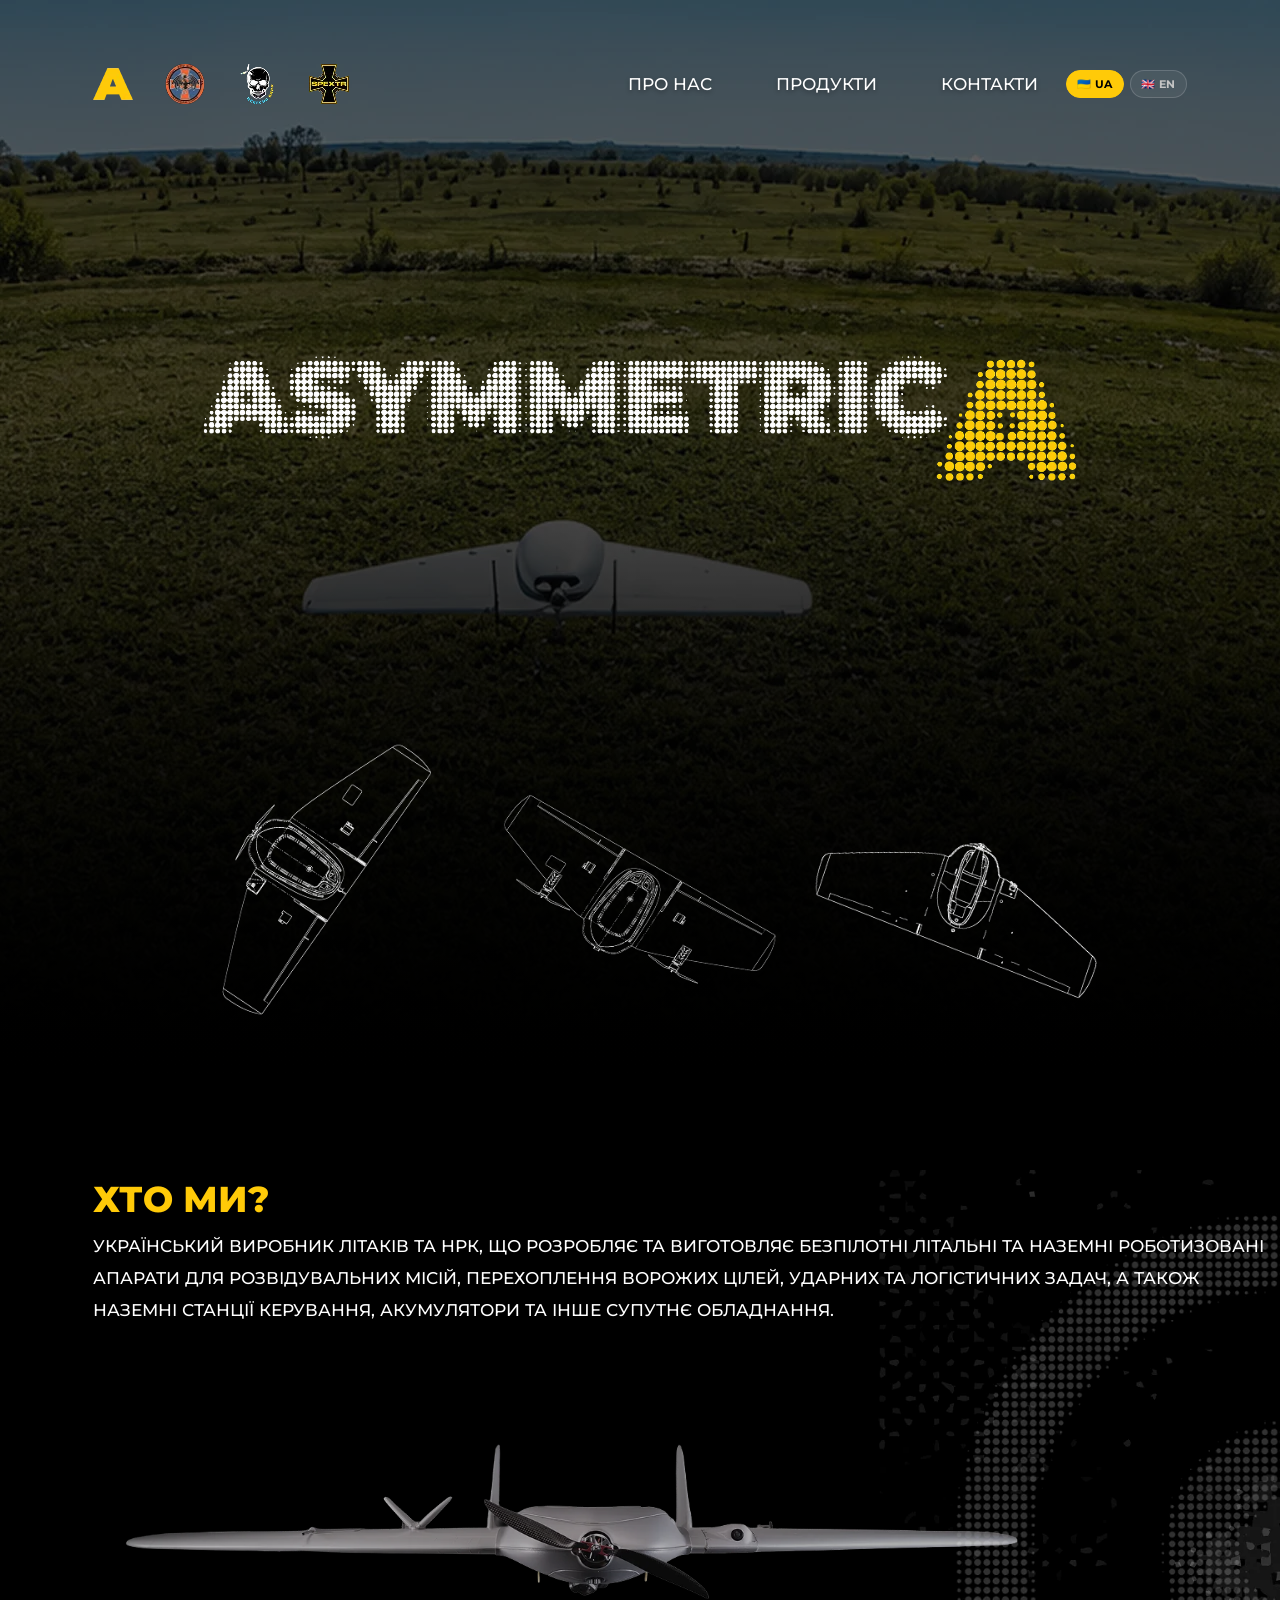
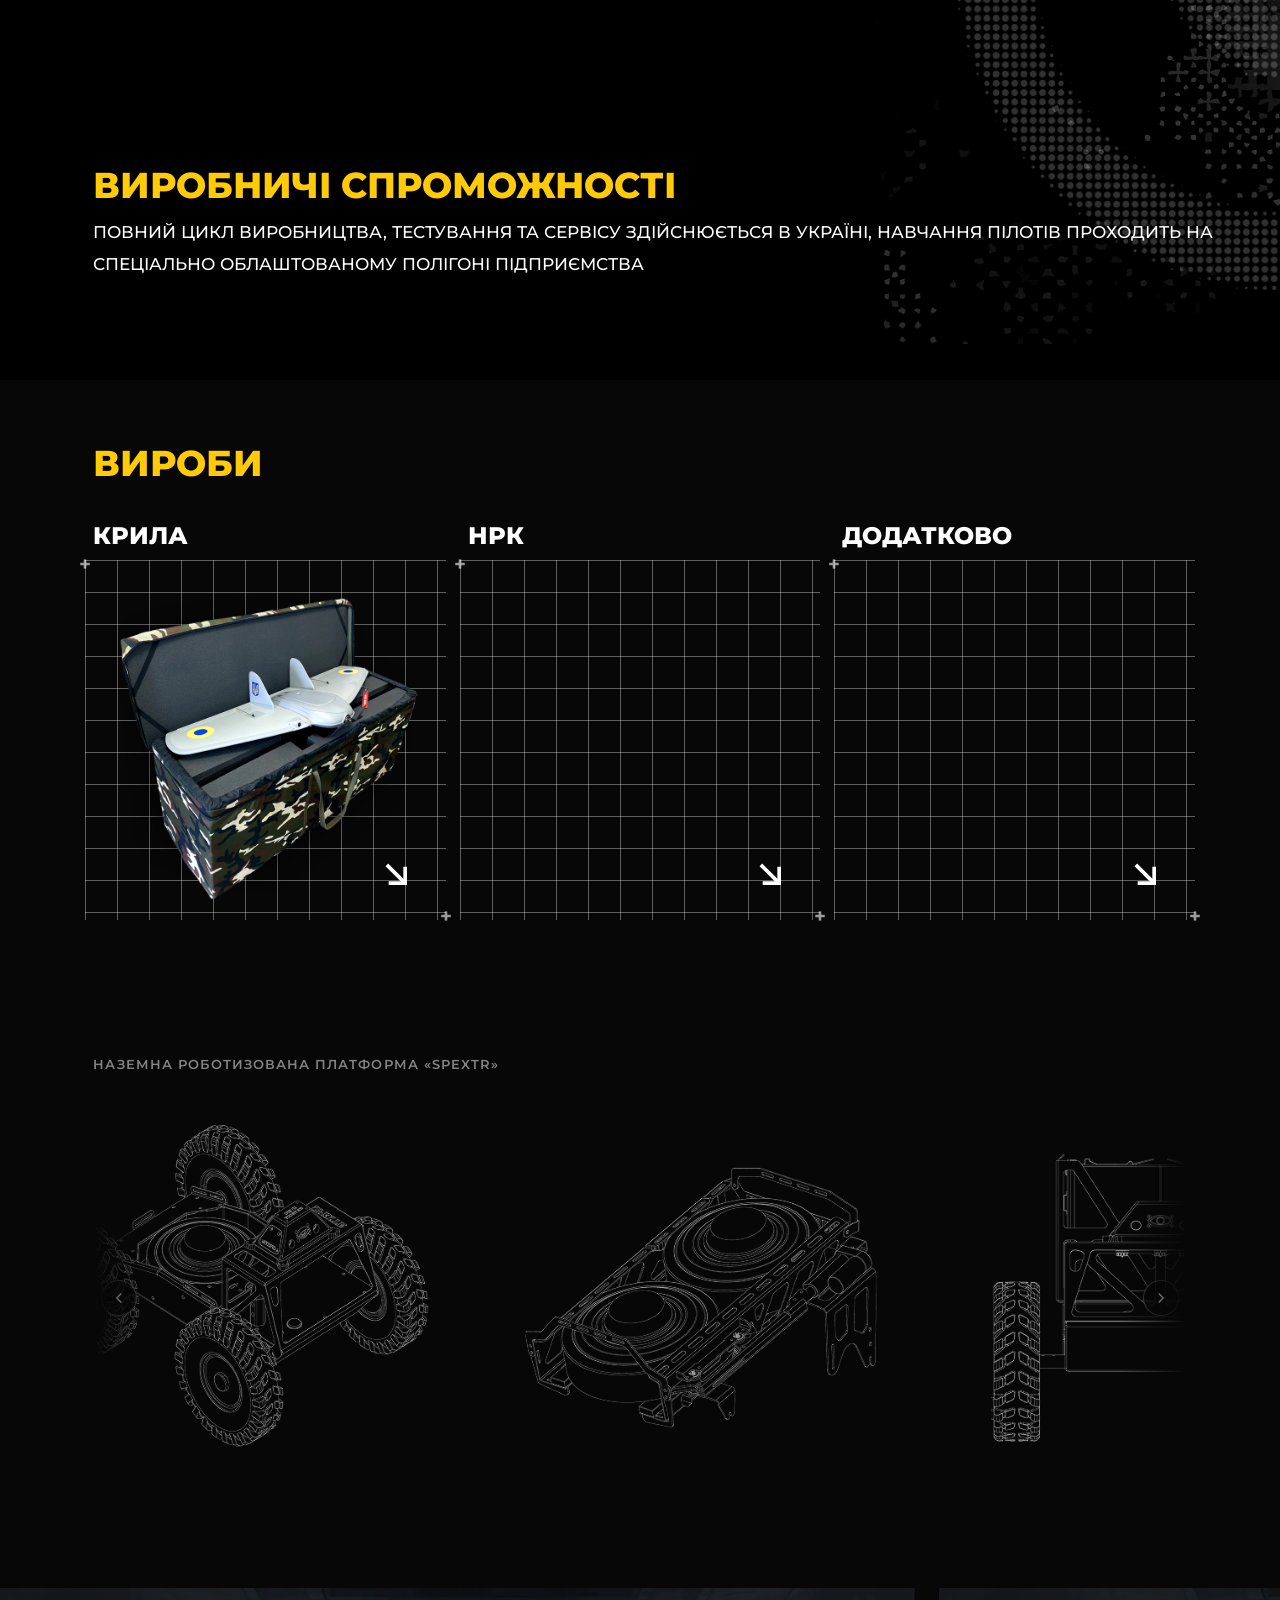
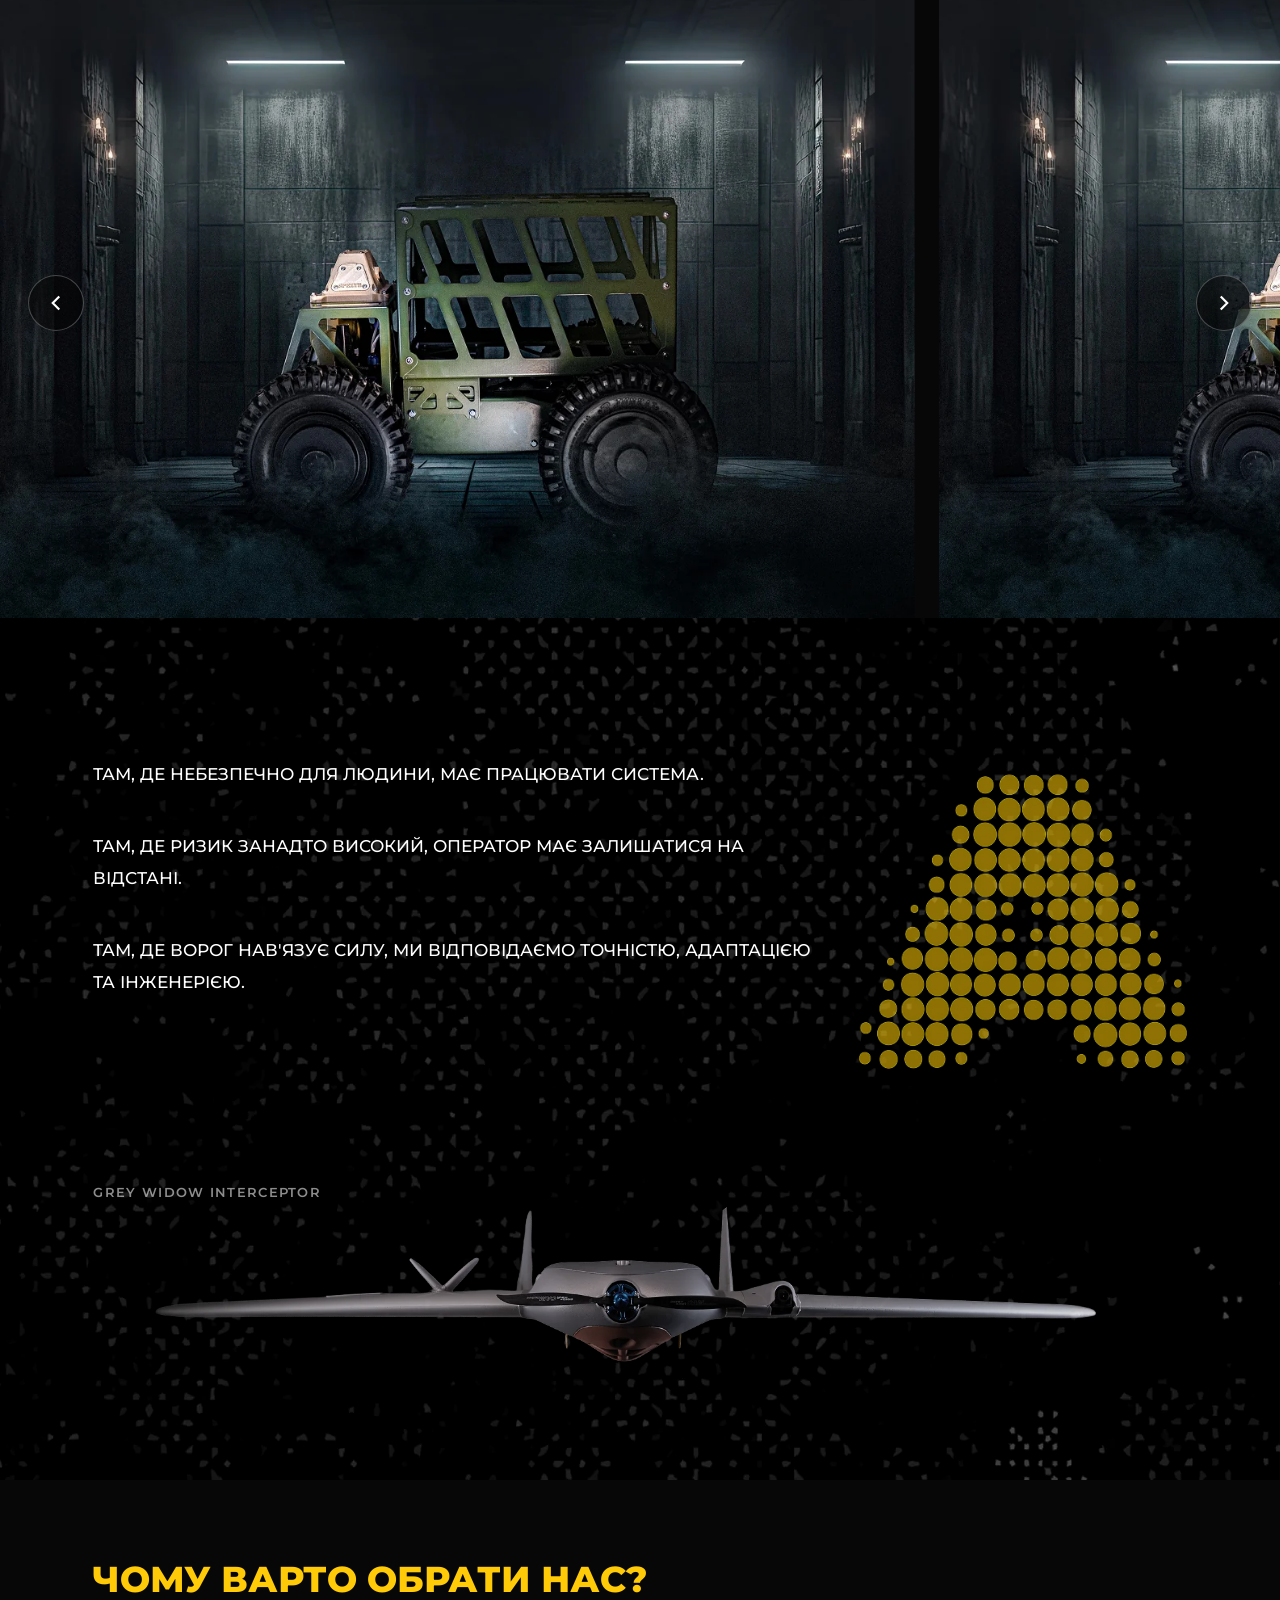
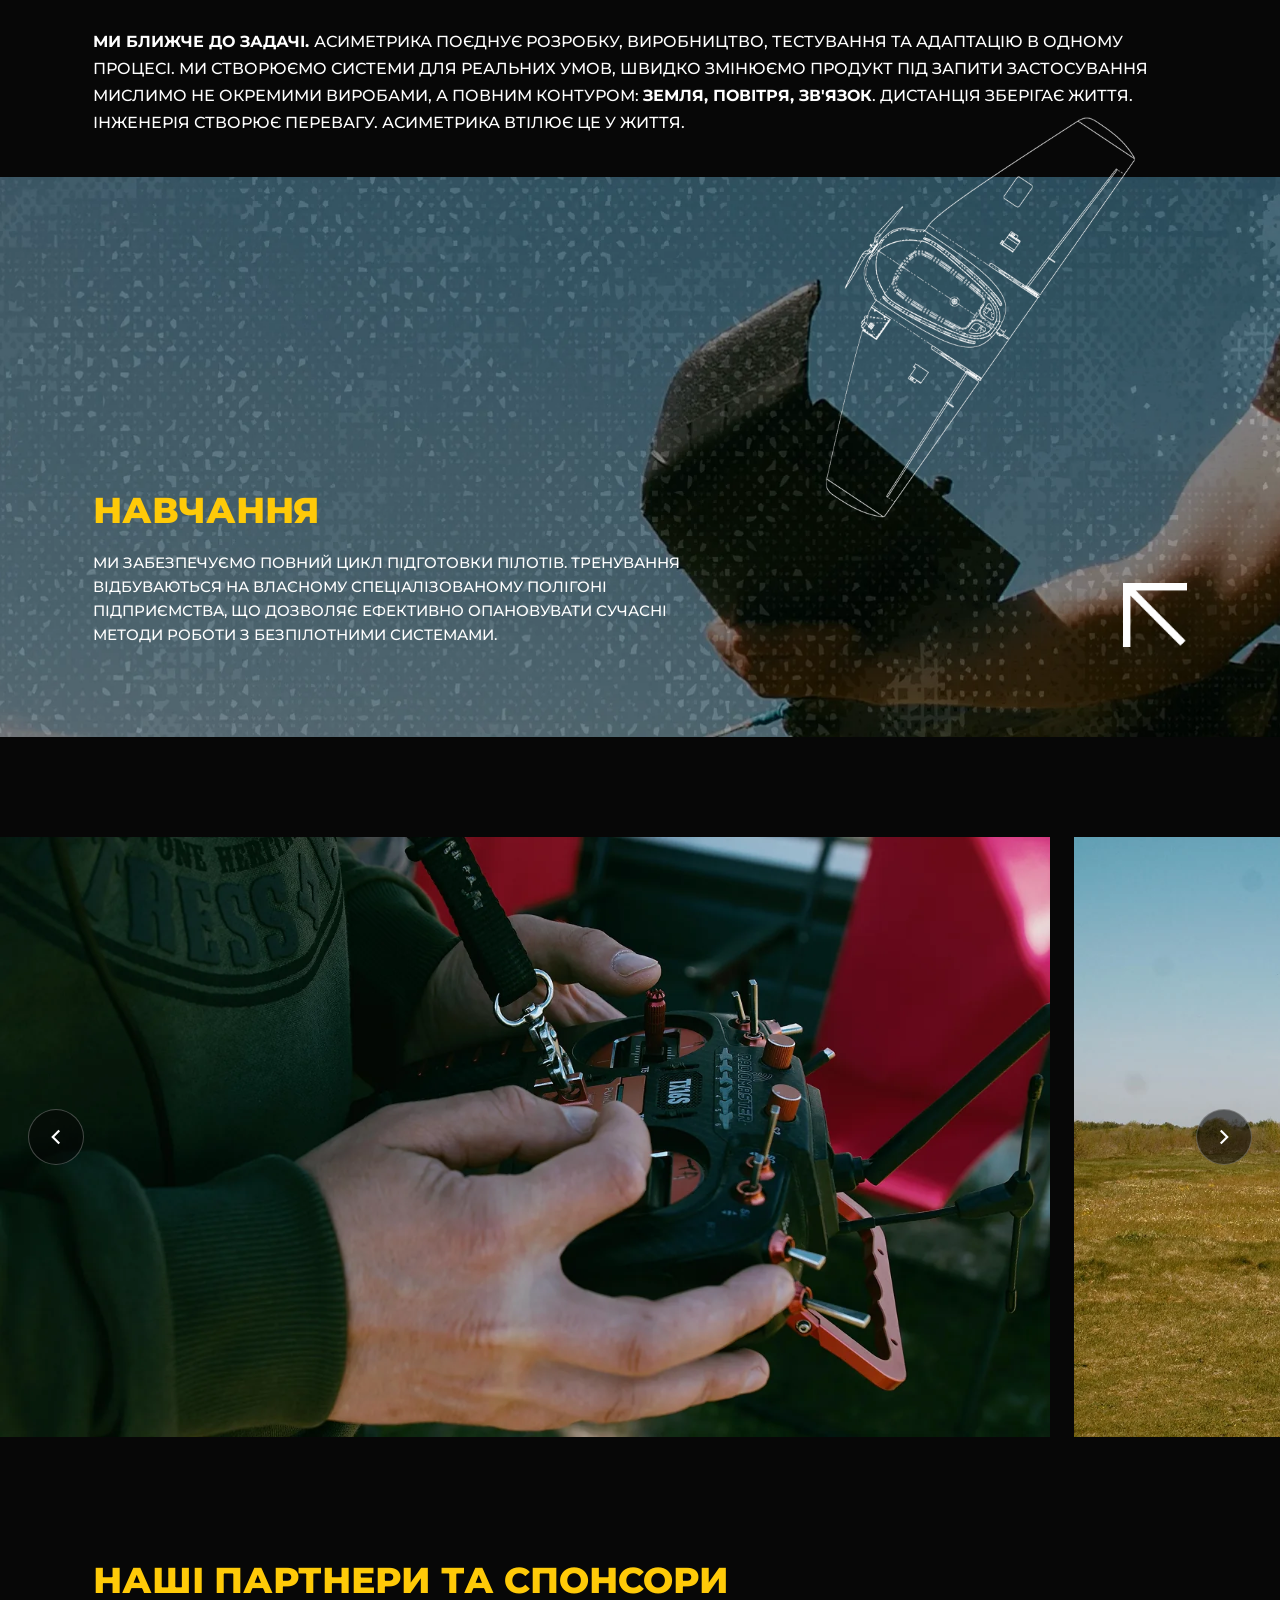
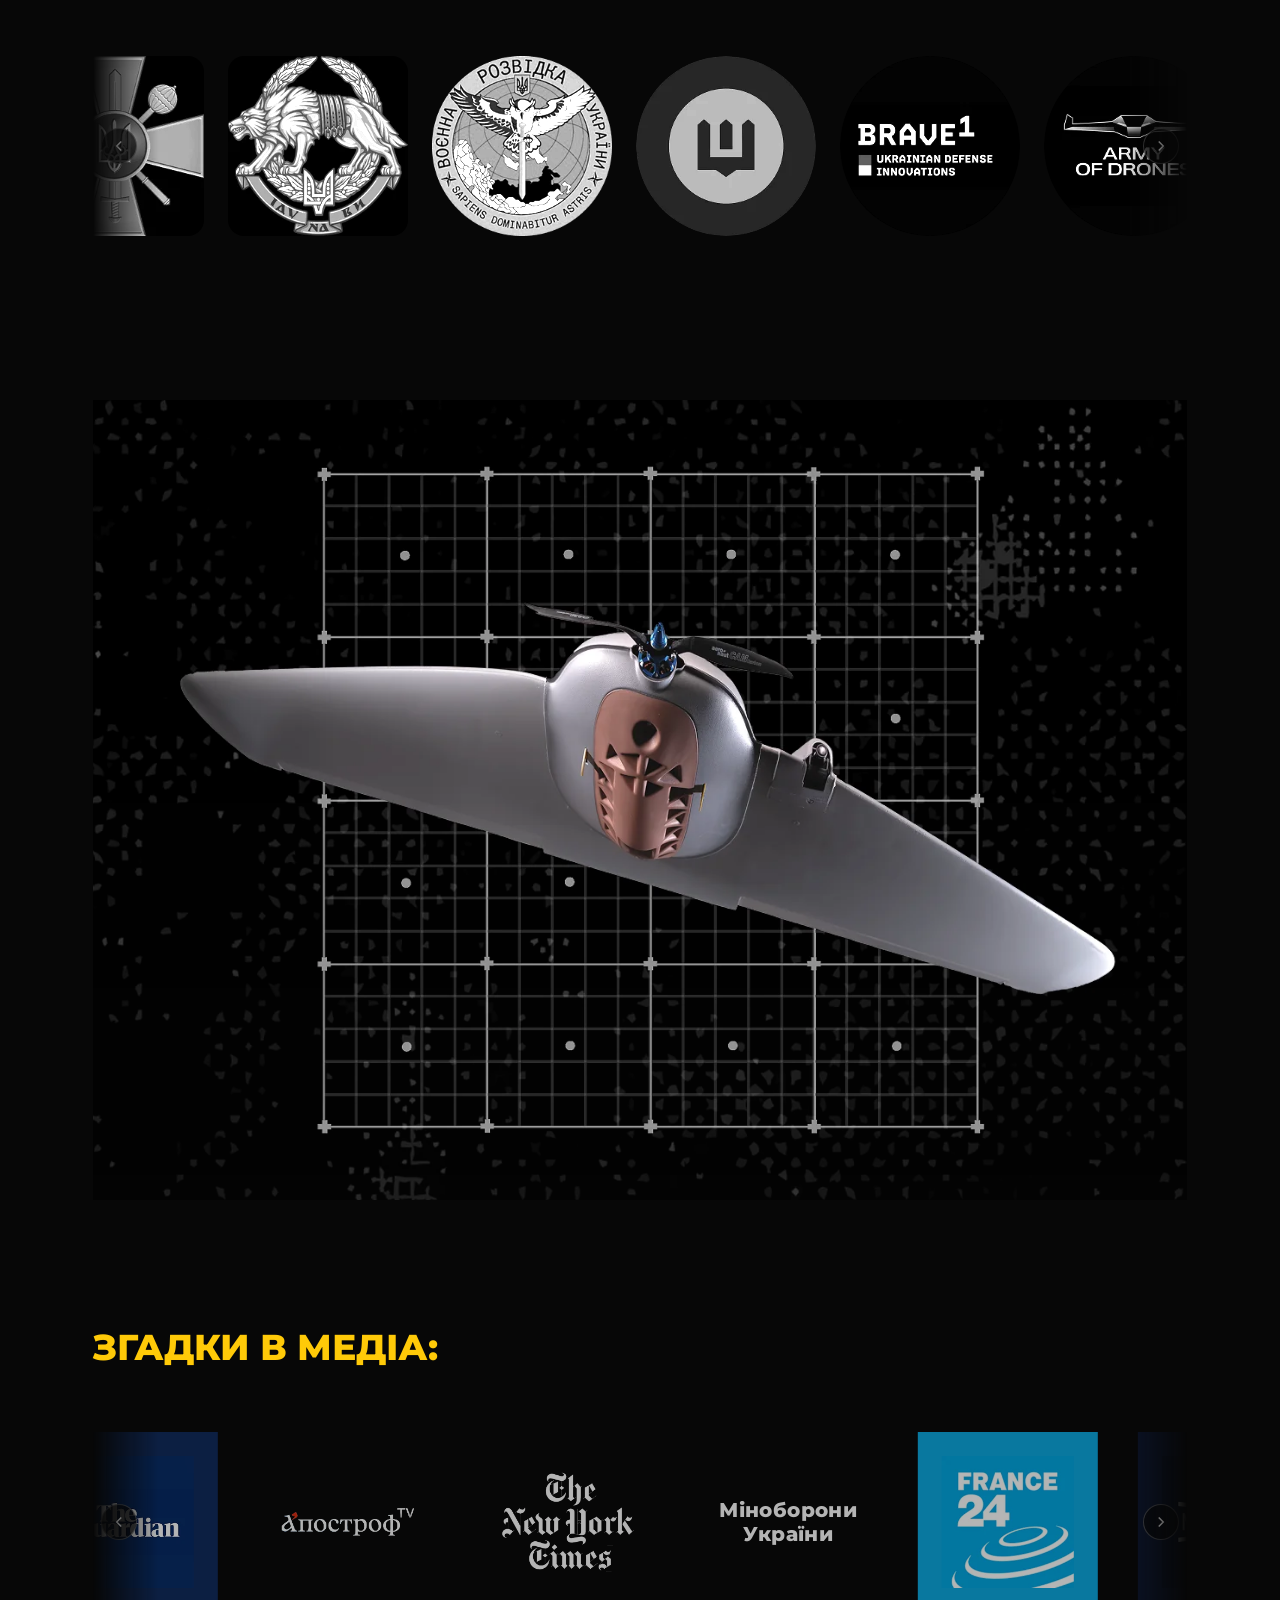
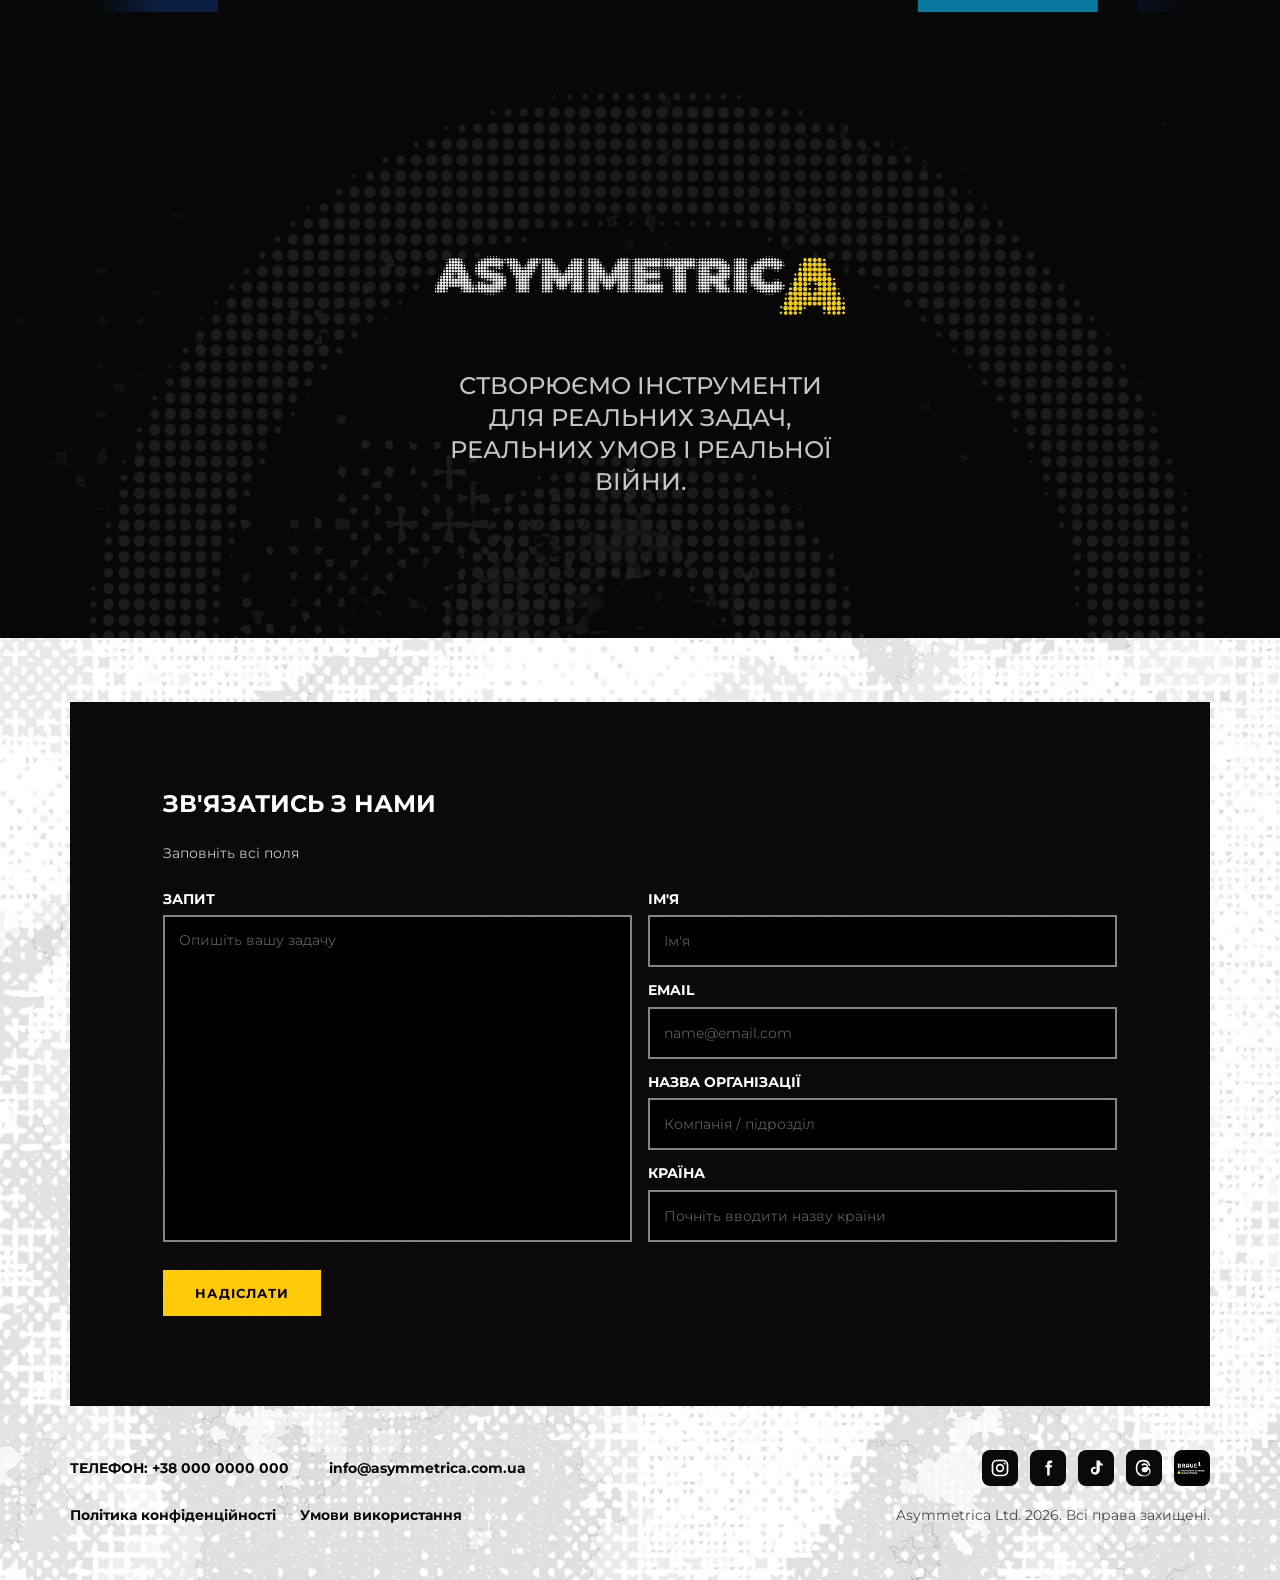
==== commit 35b217c4: "Єдиний, доопрацьований футер з реальними соцмережами на всіх сторінках Замінено всі плейсхолдерні по" ====
--- a/html/index.html
+++ b/html/index.html
@@ -8,7 +8,7 @@
   <link rel="preconnect" href="https://fonts.googleapis.com" />
   <link rel="preconnect" href="https://fonts.gstatic.com" crossorigin />
   <link href="https://fonts.googleapis.com/css2?family=Montserrat:wght@500;700;800&display=swap" rel="stylesheet" />
-  <link rel="stylesheet" href="../css/asymmetrica.css?v=28" />
+  <link rel="stylesheet" href="../css/asymmetrica.css?v=29" />
   <script>
     (function () {
       try {
@@ -365,17 +365,20 @@
             <a class="footer-link" href="mailto:info@asymmetrica.com.ua">info@asymmetrica.com.ua</a>
           </div>
           <div class="socials">
-            <a class="social" href="#contact" aria-label="TikTok">
+            <a class="social" href="https://www.instagram.com/spextrobotix/" target="_blank" rel="noopener noreferrer" aria-label="Instagram">
+              <svg viewBox="0 0 24 24" fill="none" stroke="currentColor" stroke-width="2"><rect x="3" y="3" width="18" height="18" rx="5"/><circle cx="12" cy="12" r="4"/><circle cx="17.5" cy="6.5" r="1.2" fill="currentColor" stroke="none"/></svg>
+            </a>
+            <a class="social" href="https://www.facebook.com/people/Spextr-Robotics/61578538332726/" target="_blank" rel="noopener noreferrer" aria-label="Facebook">
+              <svg viewBox="0 0 24 24" fill="currentColor"><path d="M14 8.5V7c0-.7.5-1 1.2-1H17V3h-2.5C11.9 3 11 4.6 11 6.4v2.1H9v3h2V21h3v-9.5h2.3l.4-3H14z"/></svg>
+            </a>
+            <a class="social" href="https://www.tiktok.com/@spextr.robotix" target="_blank" rel="noopener noreferrer" aria-label="TikTok">
               <svg viewBox="0 0 24 24" fill="currentColor"><path d="M16.5 3c.3 2.1 1.5 3.6 3.5 3.9v2.4c-1.2.1-2.3-.2-3.5-.8v5.6c0 3.2-2.3 5.9-5.6 5.9-2.9 0-5.1-2.1-5.1-4.9 0-3 2.5-5 5.7-4.6v2.6c-.5-.2-1-.2-1.5-.1-1.1.2-1.8 1-1.7 2.2.1 1.1 1 1.9 2.1 1.9 1.3 0 2.2-1 2.2-2.5V3h3.4z"/></svg>
             </a>
-            <a class="social" href="#contact" aria-label="Threads">
+            <a class="social" href="https://www.threads.com/@spextrobotix" target="_blank" rel="noopener noreferrer" aria-label="Threads">
               <svg viewBox="0 0 24 24" fill="currentColor"><path d="M17.3 11.2c-.1 0-.2-.1-.3-.1-.2-3-1.8-4.7-4.5-4.7-1.6 0-3 .7-3.8 2l1.5 1c.6-.9 1.5-1.1 2.3-1.1 1 0 1.8.3 2.2 1 .3.4.5 1 .5 1.7-.7-.1-1.4-.2-2.2-.1-2.4.1-3.9 1.5-3.8 3.4.1 1 .6 1.8 1.4 2.3.7.4 1.6.6 2.5.6 1.2-.1 2.2-.5 2.8-1.4.5-.6.8-1.4.9-2.4.6.4 1.1.9 1.3 1.5.5 1.1.5 2.8-.9 4.2-1.2 1.2-2.7 1.8-4.9 1.8-2.4 0-4.2-.8-5.4-2.3C4.6 17 4 15 4 12.5s.6-4.5 1.7-5.9C6.9 5.1 8.7 4.3 11.1 4.3c2.4 0 4.3.8 5.4 2.4.6.8 1 1.8 1.2 3l1.9-.5c-.3-1.5-.8-2.8-1.6-3.8C17.5 3.1 14.9 2 11.9 2h-.8C8.1 2 5.8 3 4.3 4.9 2.9 6.6 2.2 9 2.1 11.9v.2c0 2.9.7 5.3 2.2 7 1.5 1.9 3.8 2.9 6.8 2.9h.8c2.7 0 4.6-.7 6.2-2.3 2.1-2.1 2-4.7 1.3-6.3-.5-1.1-1.4-2-2.6-2.7l-.5-.4z"/></svg>
             </a>
-            <a class="social" href="#contact" aria-label="Instagram">
-              <svg viewBox="0 0 24 24" fill="none" stroke="currentColor" stroke-width="2"><rect x="3" y="3" width="18" height="18" rx="5"/><circle cx="12" cy="12" r="4"/><circle cx="17.5" cy="6.5" r="1.2" fill="currentColor" stroke="none"/></svg>
-            </a>
-            <a class="social" href="#contact" aria-label="Facebook">
-              <svg viewBox="0 0 24 24" fill="currentColor"><path d="M14 8.5V7c0-.7.5-1 1.2-1H17V3h-2.5C11.9 3 11 4.6 11 6.4v2.1H9v3h2V21h3v-9.5h2.3l.4-3H14z"/></svg>
+            <a class="social social--brave1" href="https://market-brave1.delta.mil.gov.ua/lohistychni-kolisni/5423/" target="_blank" rel="noopener noreferrer" aria-label="BRAVE1 Market">
+              <img src="../assets/partner-brave1.webp" alt="" loading="lazy" decoding="async" />
             </a>
           </div>
         </div>
--- a/css/asymmetrica.css
+++ b/css/asymmetrica.css
@@ -517,6 +517,8 @@
 
 .social svg, .to-top svg { width: 20px; height: 20px; }
 
+.social--brave1 img { width: 100%; height: 100%; object-fit: cover; }
+
 .social:hover { transform: translateY(-3px) scale(1.08); opacity: .85; }
 
 /* =====================================================================
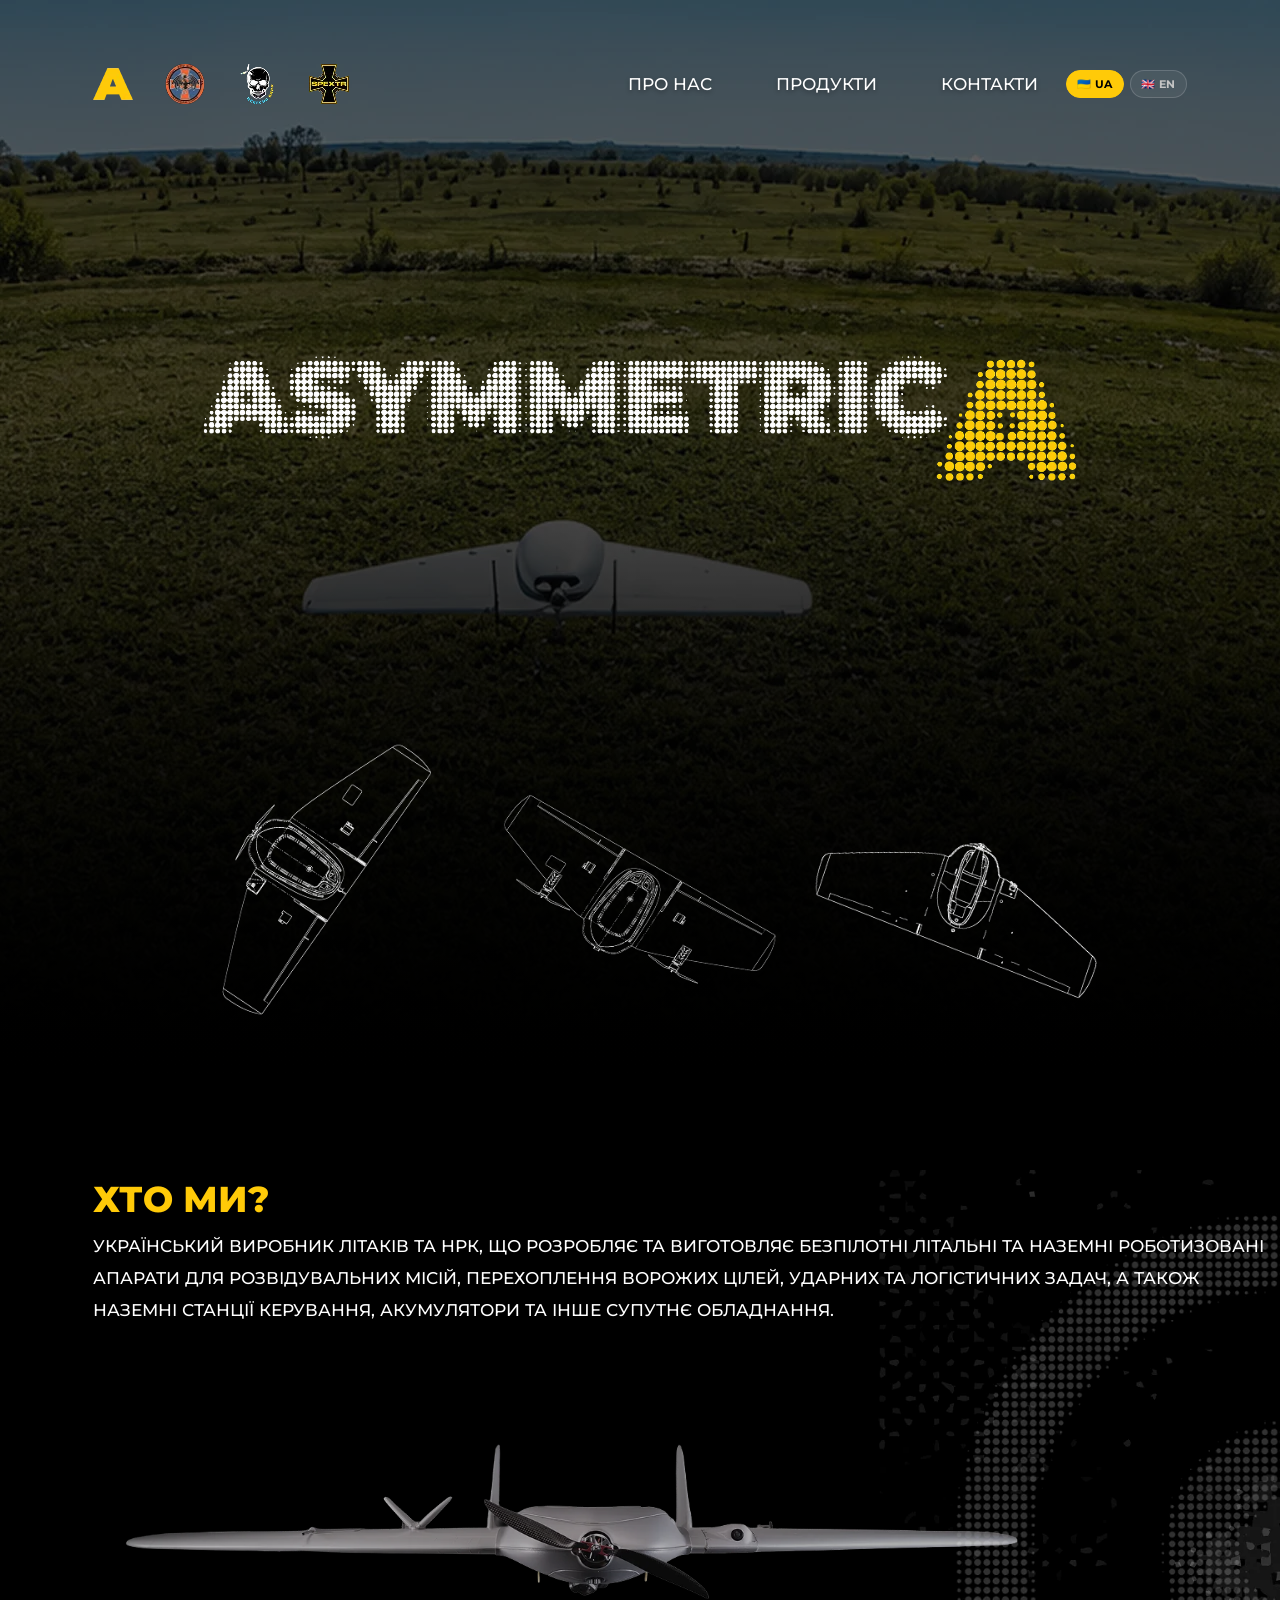
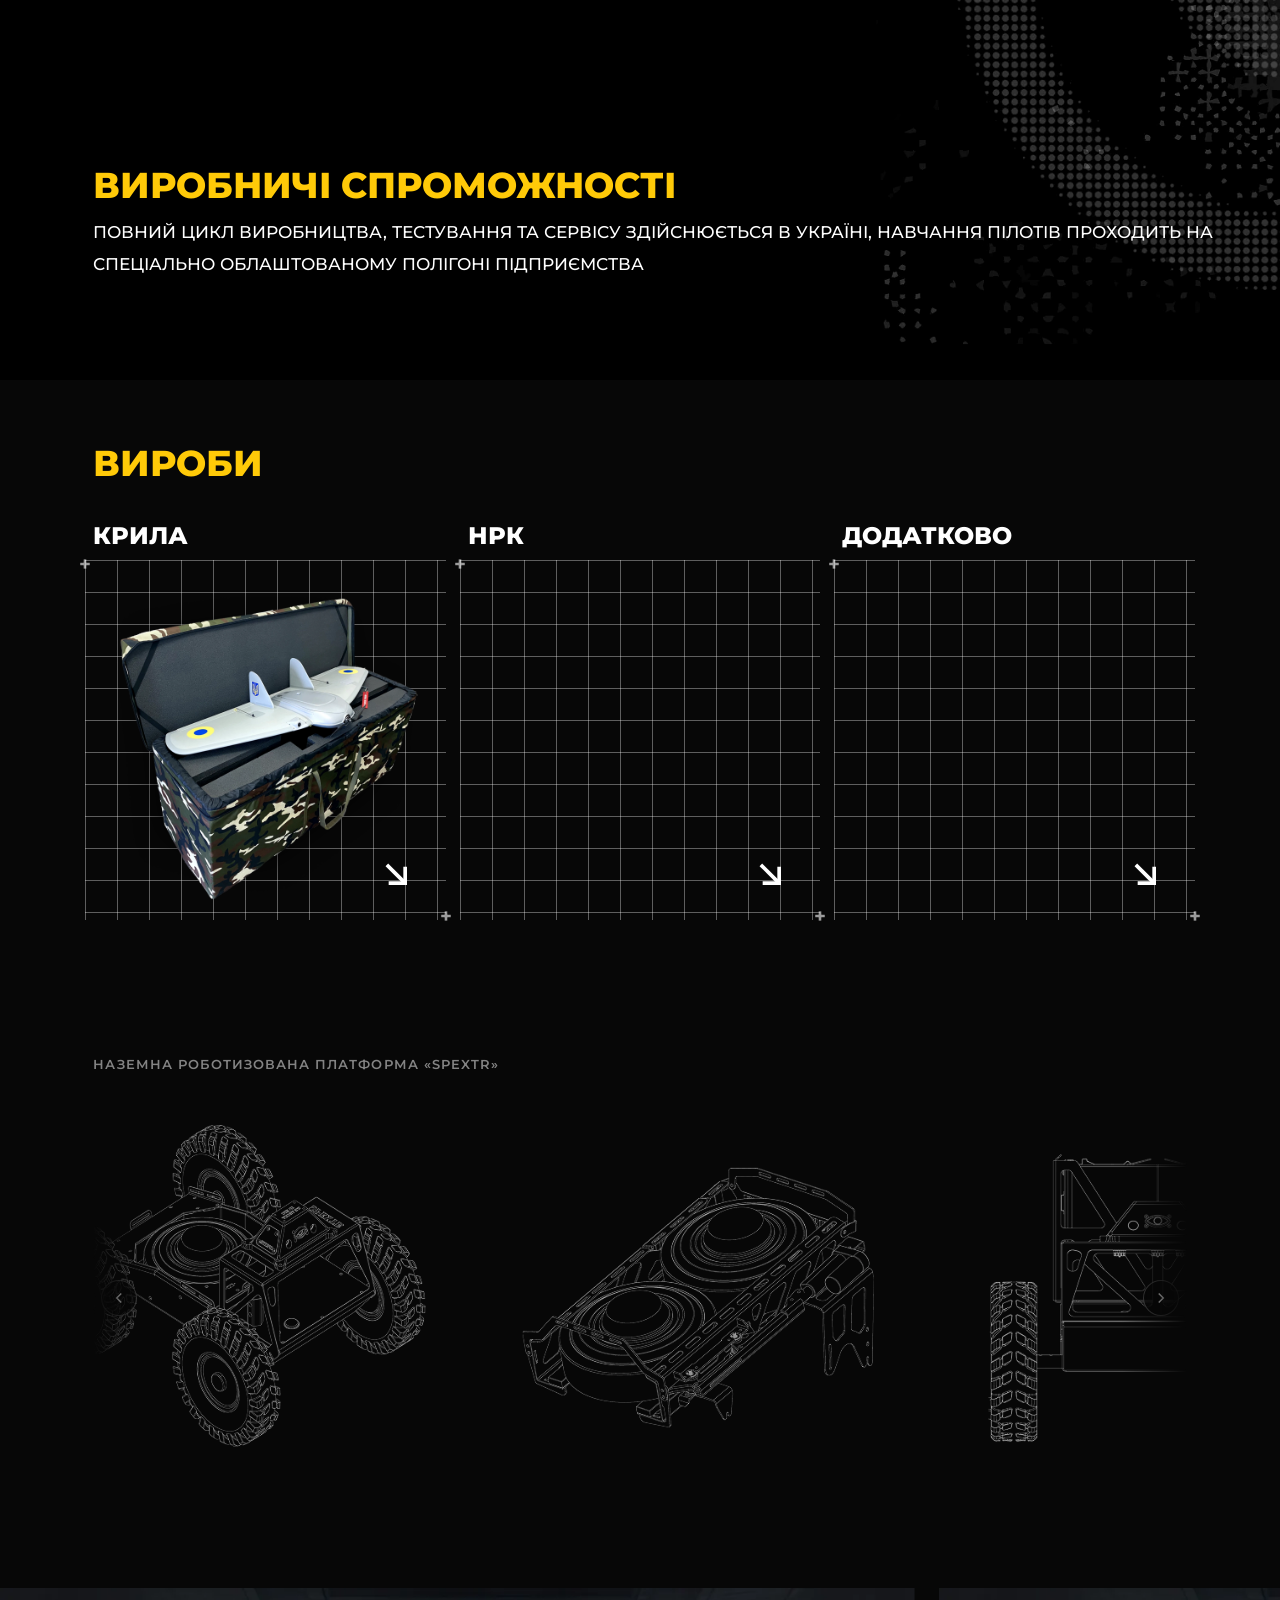
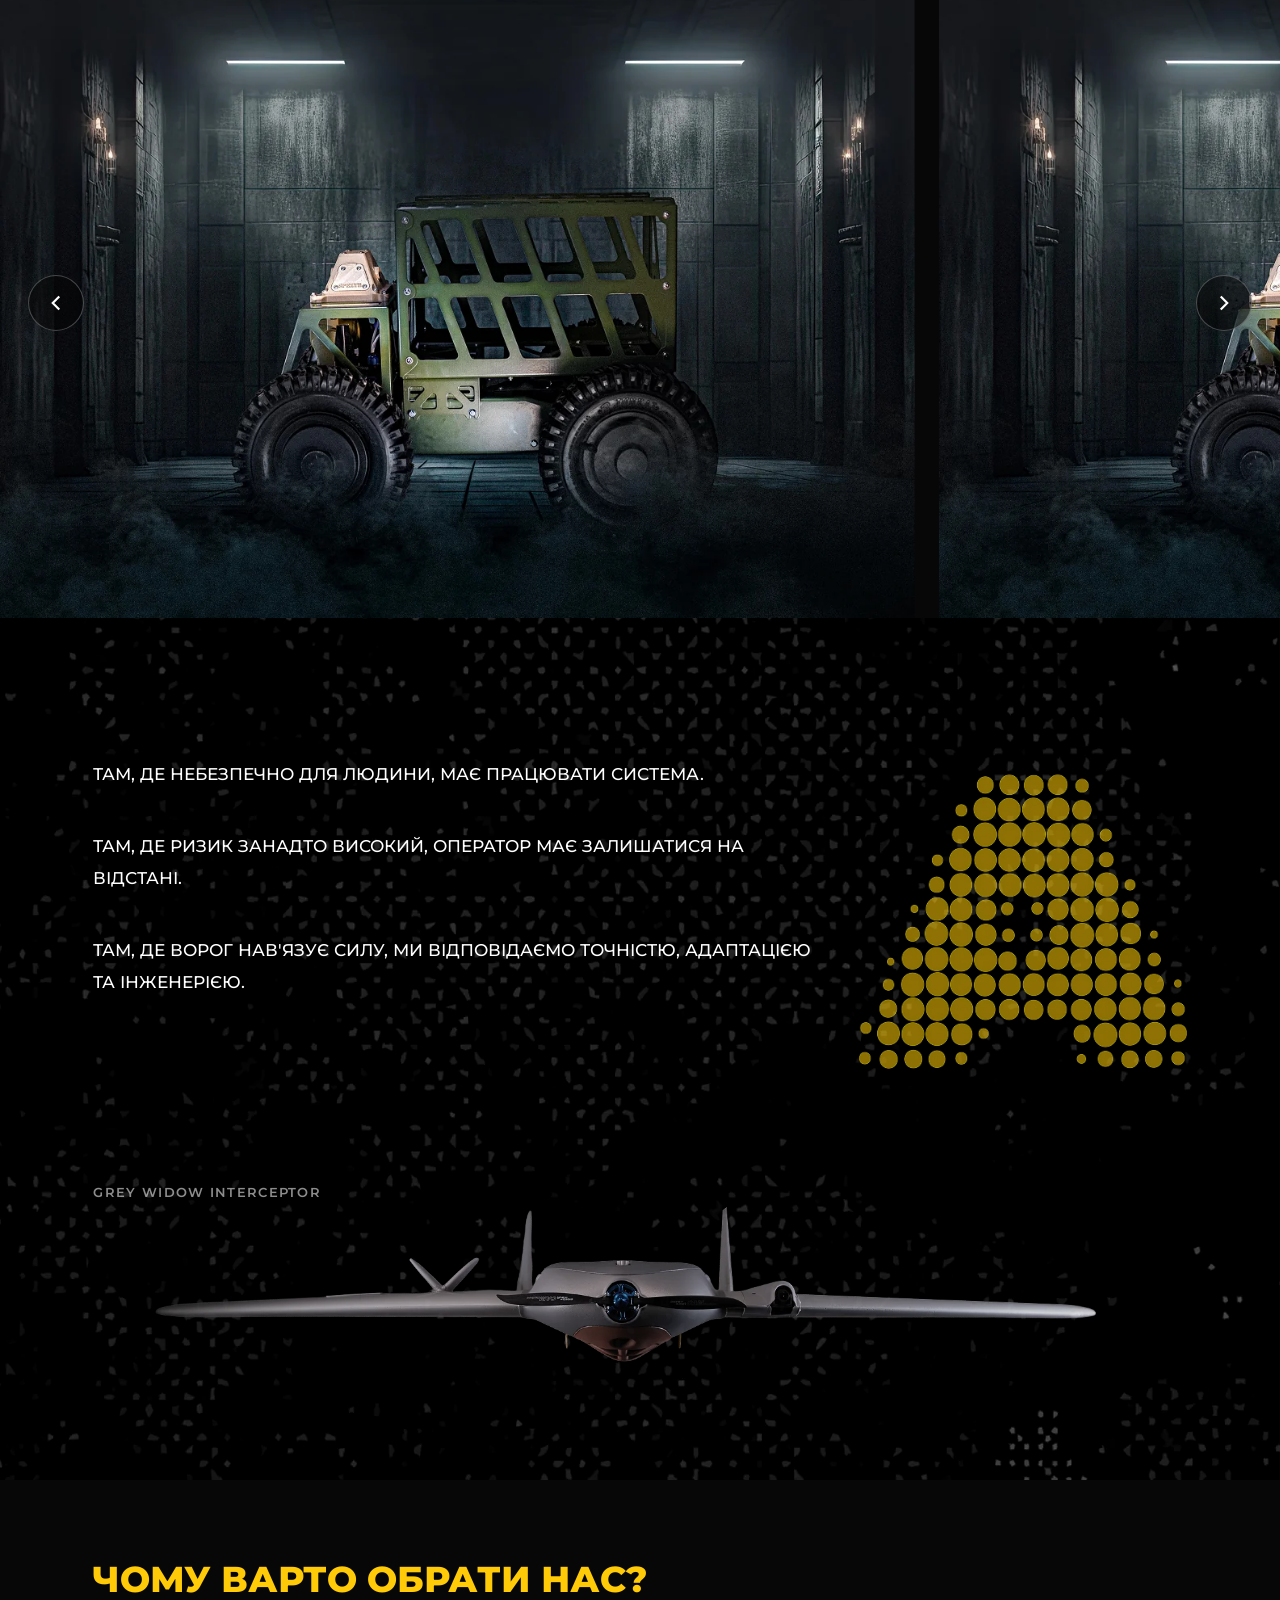
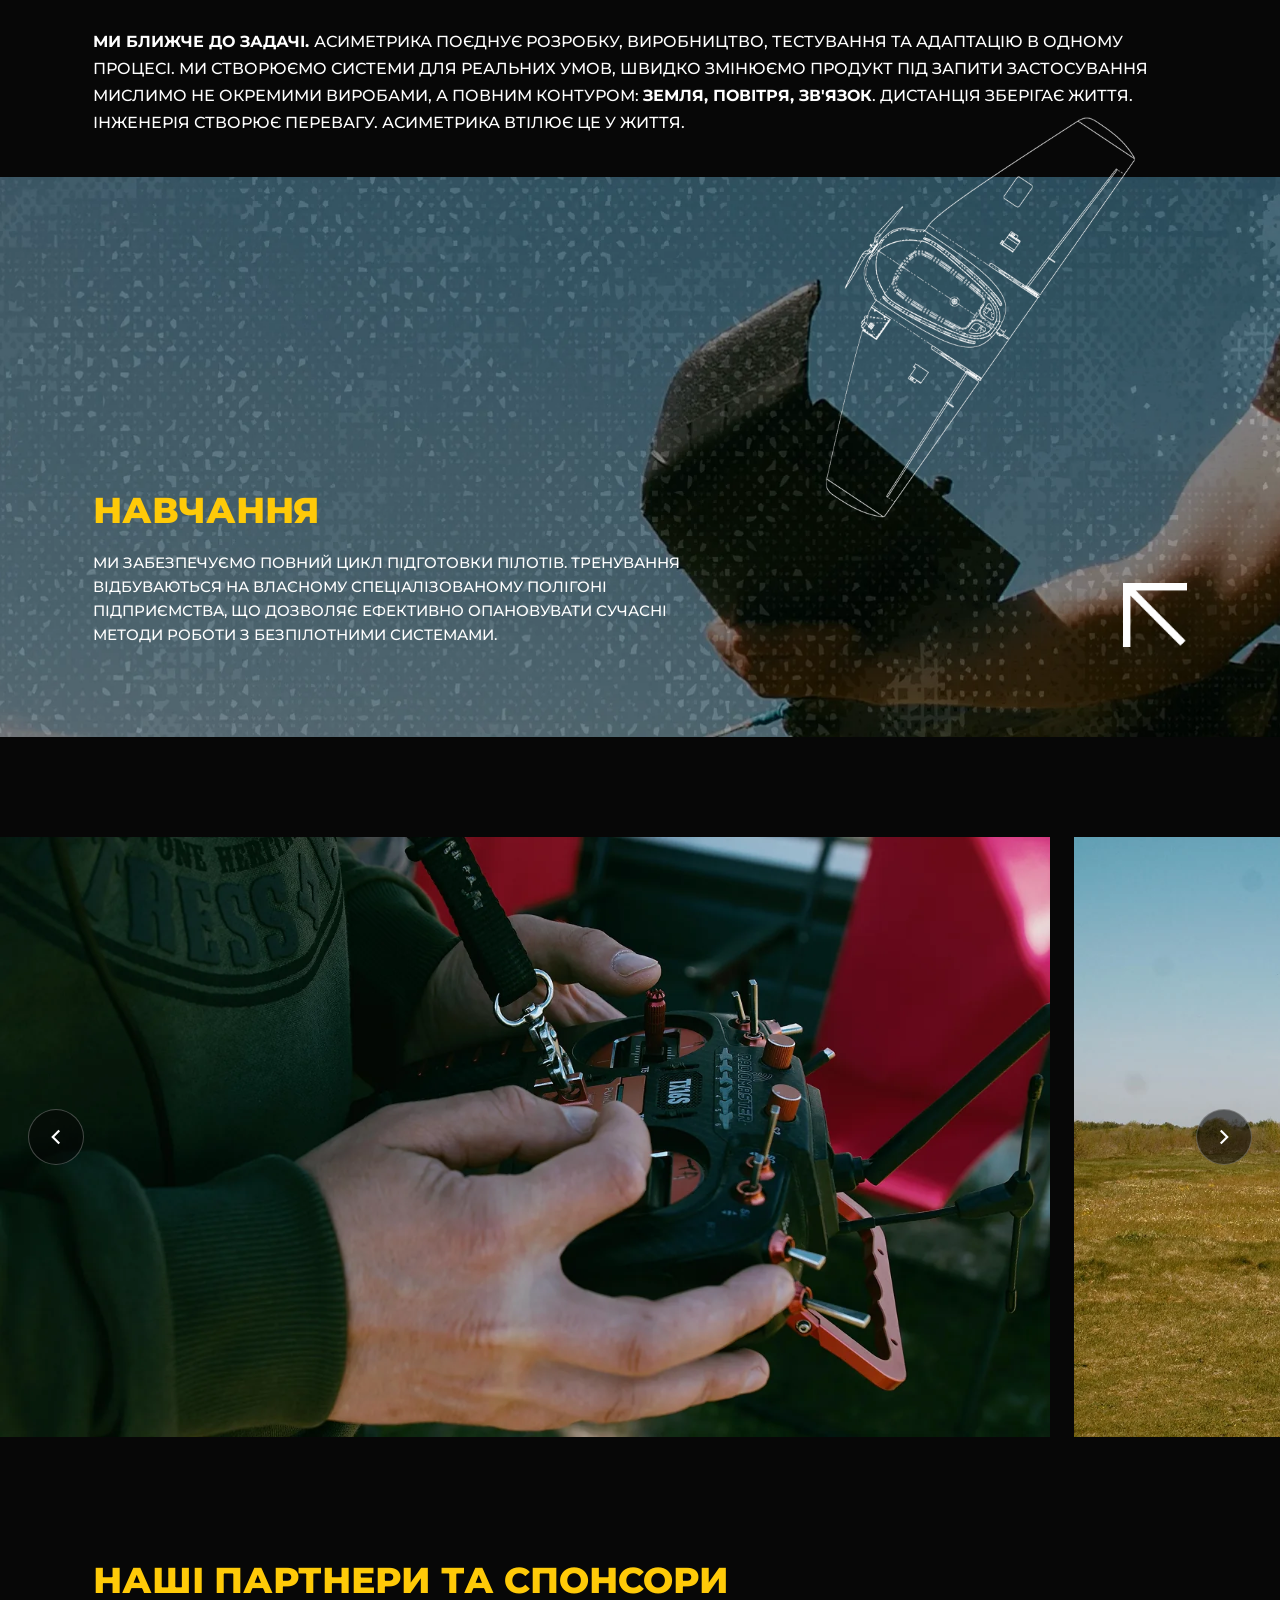
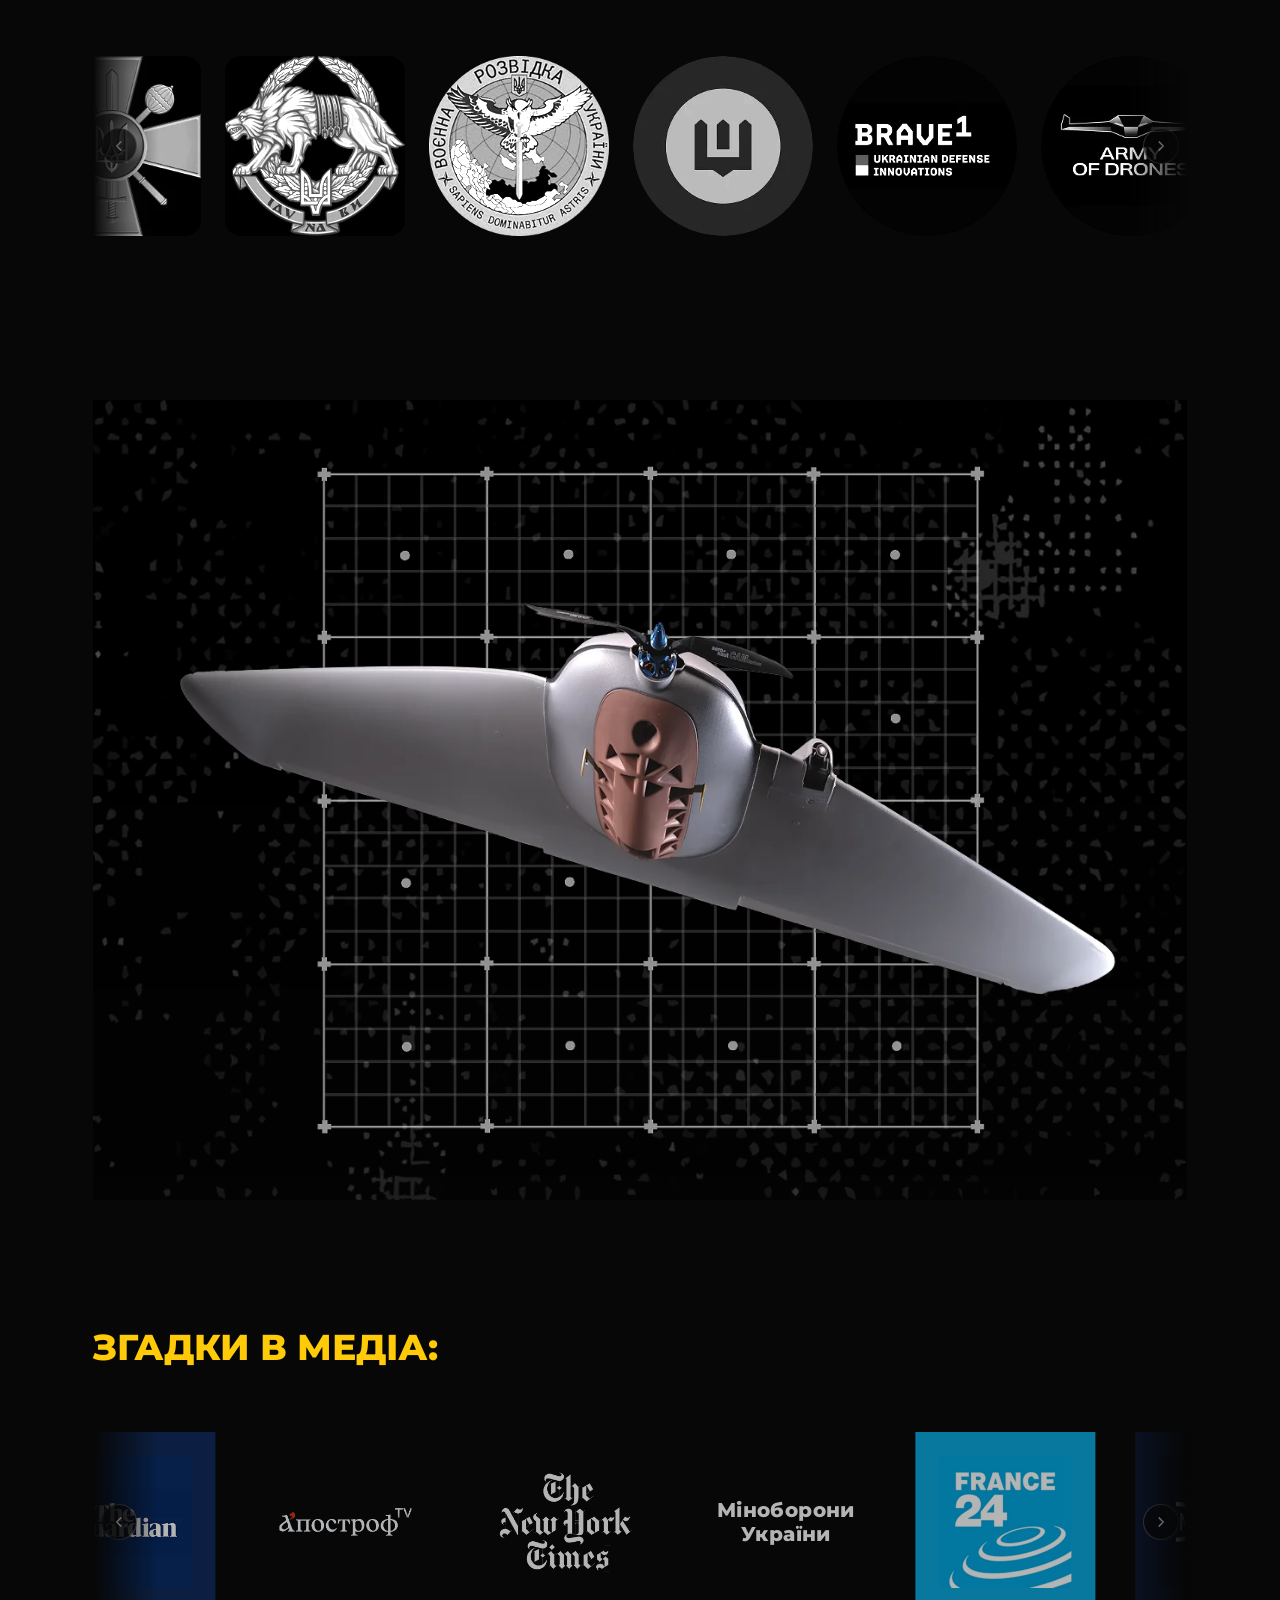
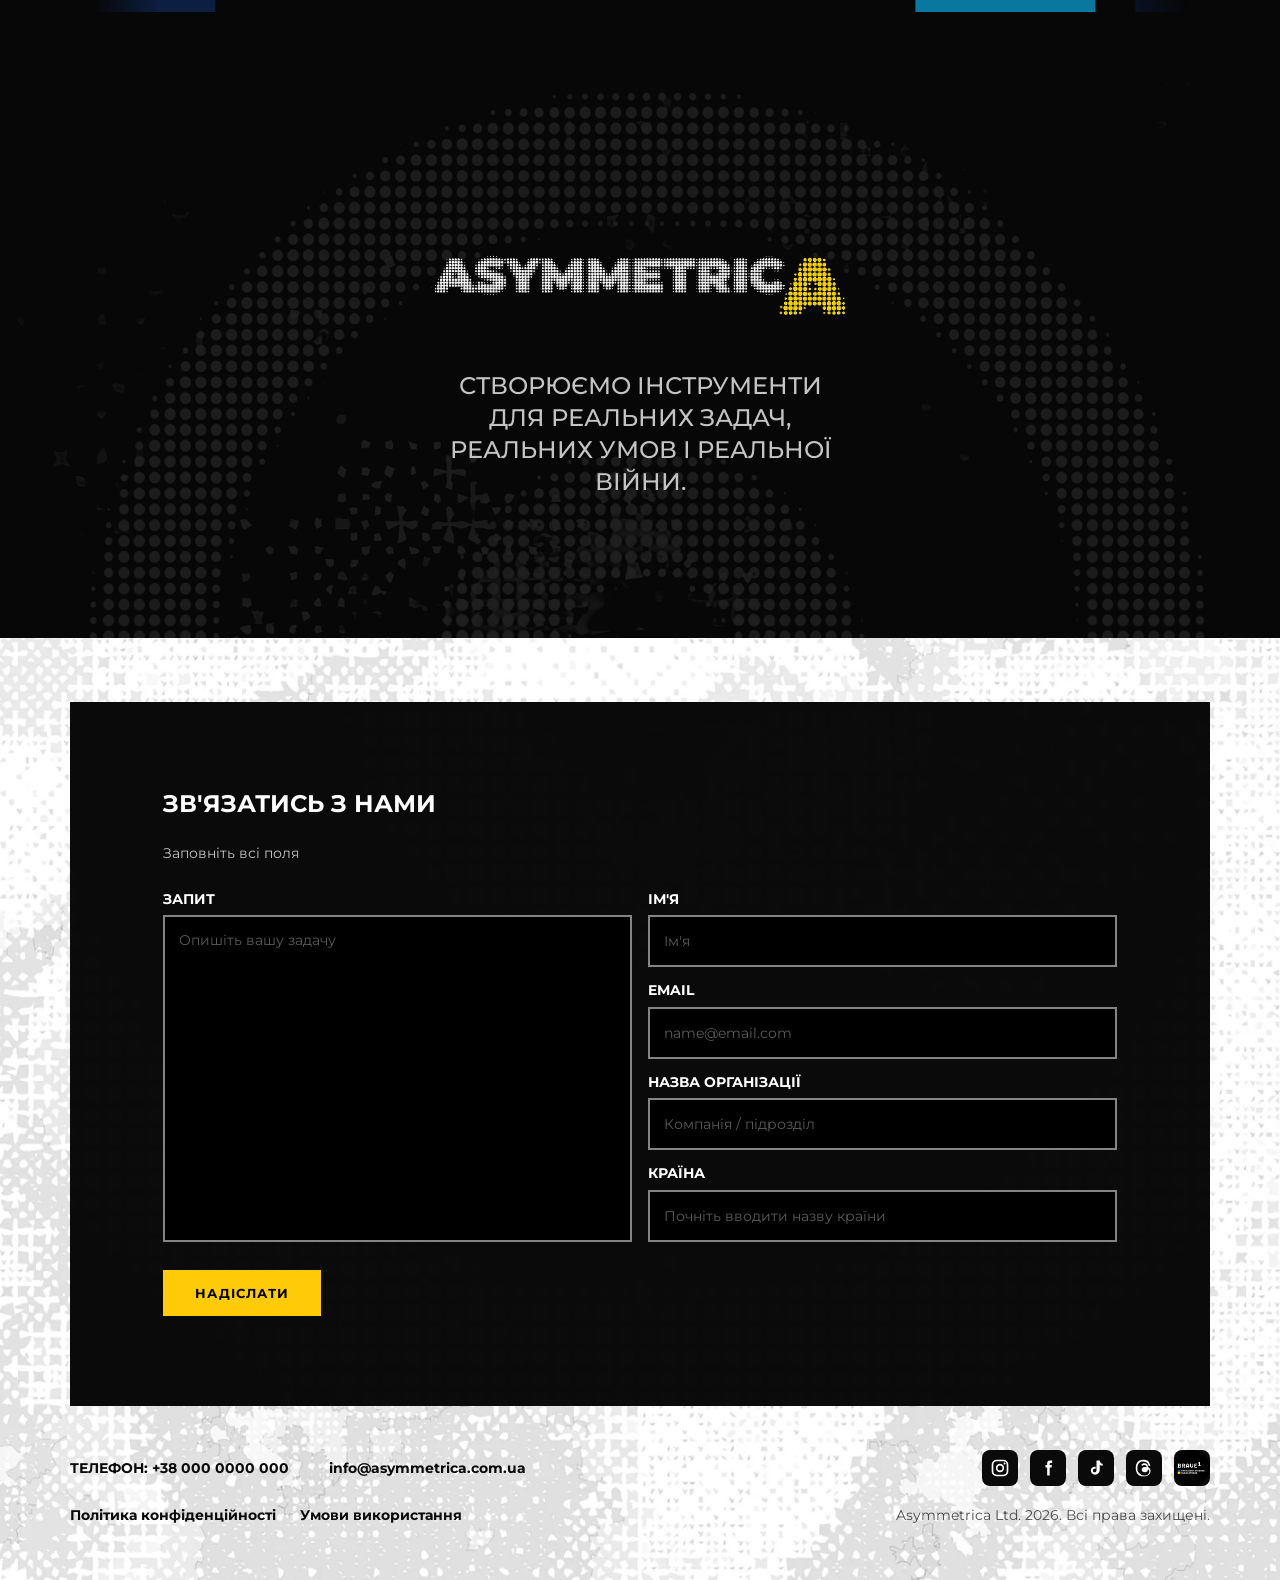
==== commit acfbf50f: "Додати відео-фон і на десктопній версії головного hero-блоку Раніше відео підставлялось лише на мобі" ====
--- a/html/index.html
+++ b/html/index.html
@@ -8,7 +8,7 @@
   <link rel="preconnect" href="https://fonts.googleapis.com" />
   <link rel="preconnect" href="https://fonts.gstatic.com" crossorigin />
   <link href="https://fonts.googleapis.com/css2?family=Montserrat:wght@500;700;800&display=swap" rel="stylesheet" />
-  <link rel="stylesheet" href="../css/asymmetrica.css?v=29" />
+  <link rel="stylesheet" href="../css/asymmetrica.css?v=30" />
   <script>
     (function () {
       try {
@@ -418,7 +418,7 @@
 
   <script src="../js/countries.js?v=5"></script>
   <script src="../js/mobile-menu.js?v=1"></script>
-  <script src="../js/hero-video.js?v=1"></script>
+  <script src="../js/hero-video.js?v=2"></script>
   <script src="../js/asymmetrica.js?v=15"></script>
 </body>
 </html>
--- a/css/asymmetrica.css
+++ b/css/asymmetrica.css
@@ -46,8 +46,6 @@
 @media (min-width: 721px) {
 
   .lang-switch--header { display: flex; }
-
-  .hero__bg-video { display: none; }
 
 }
 
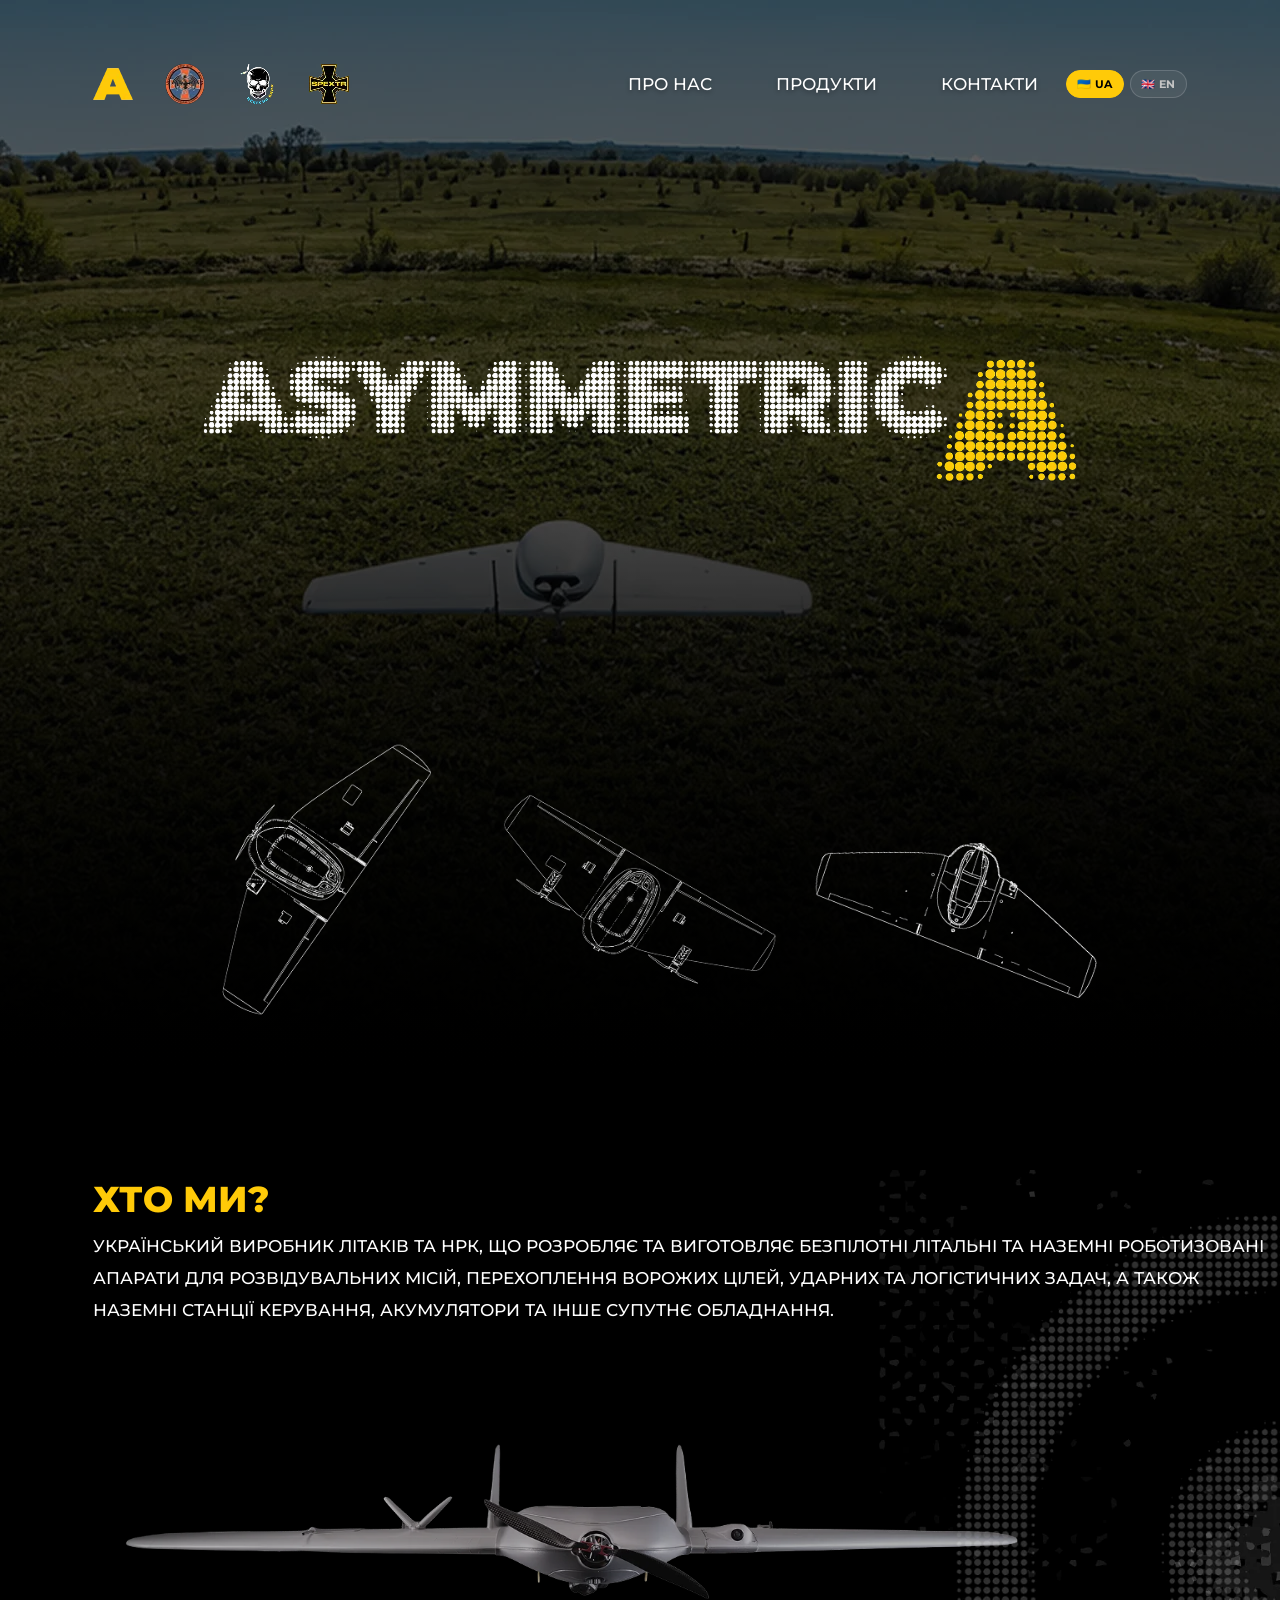
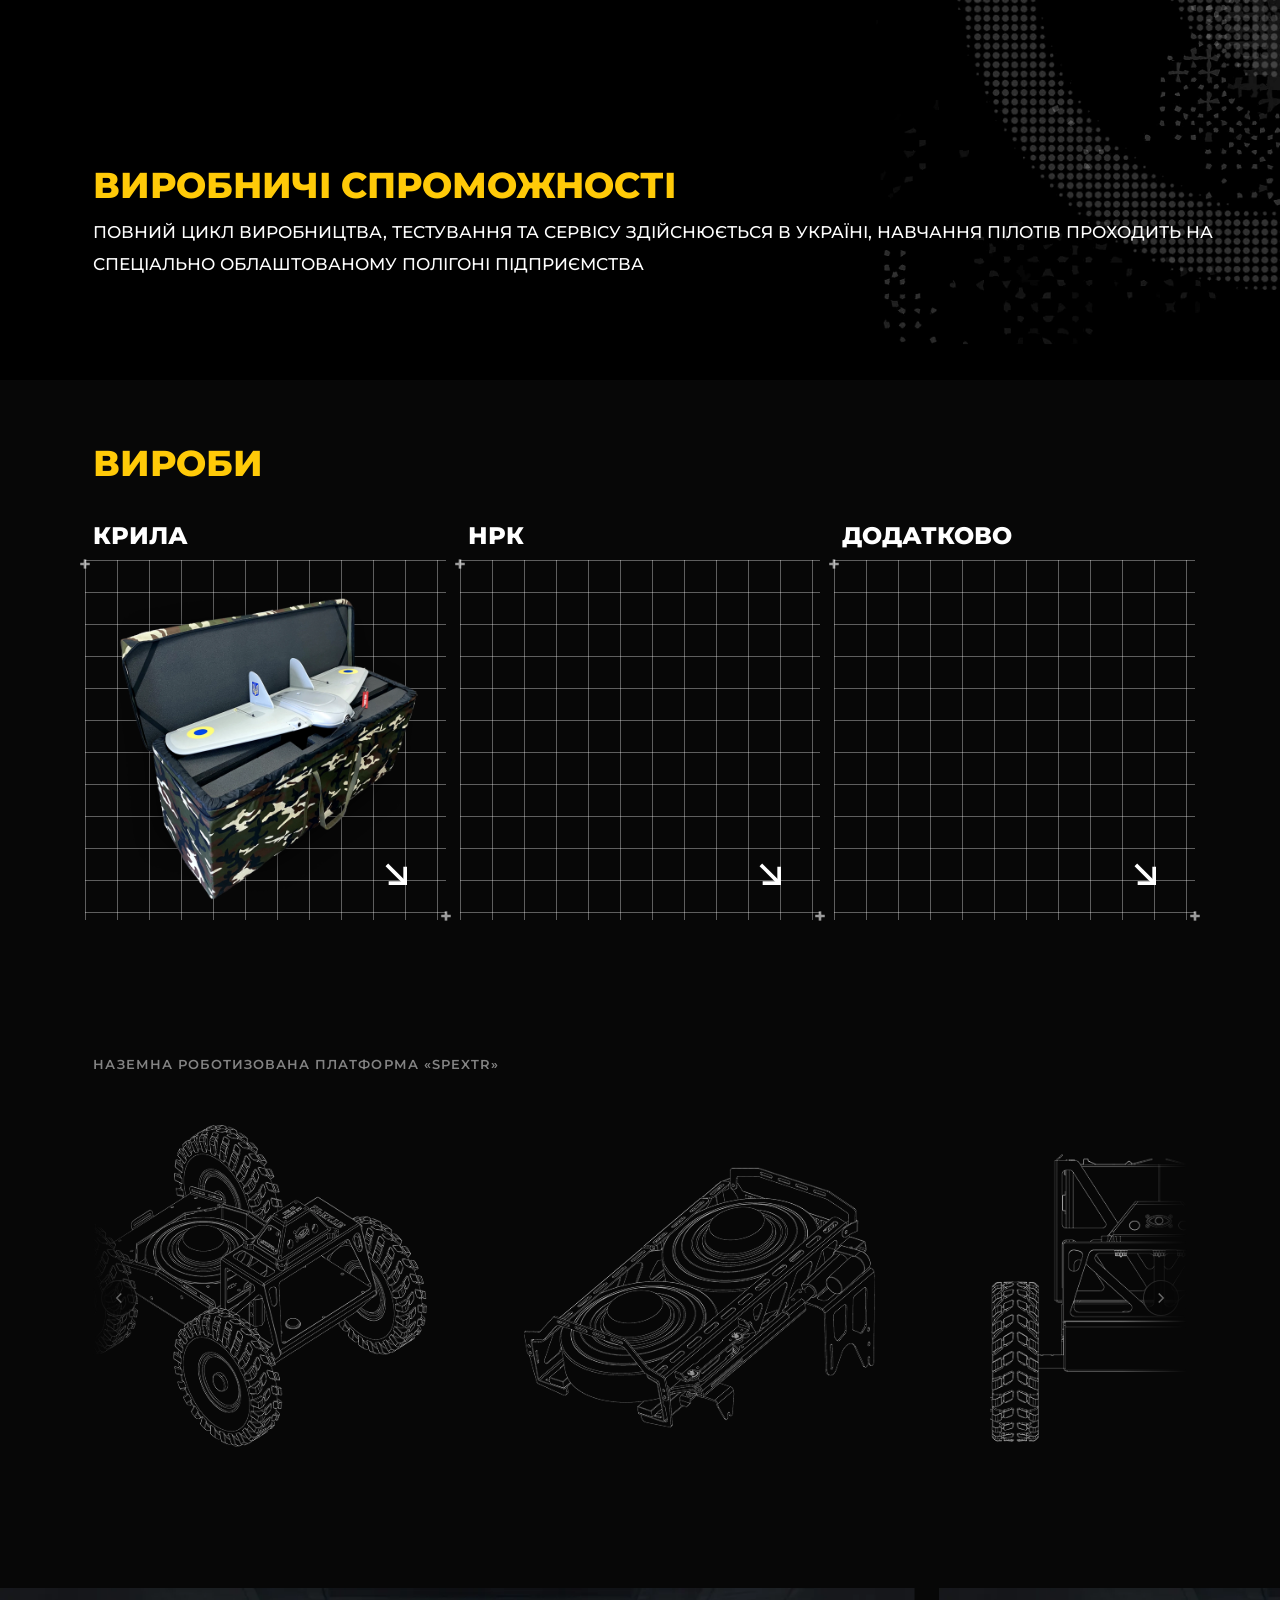
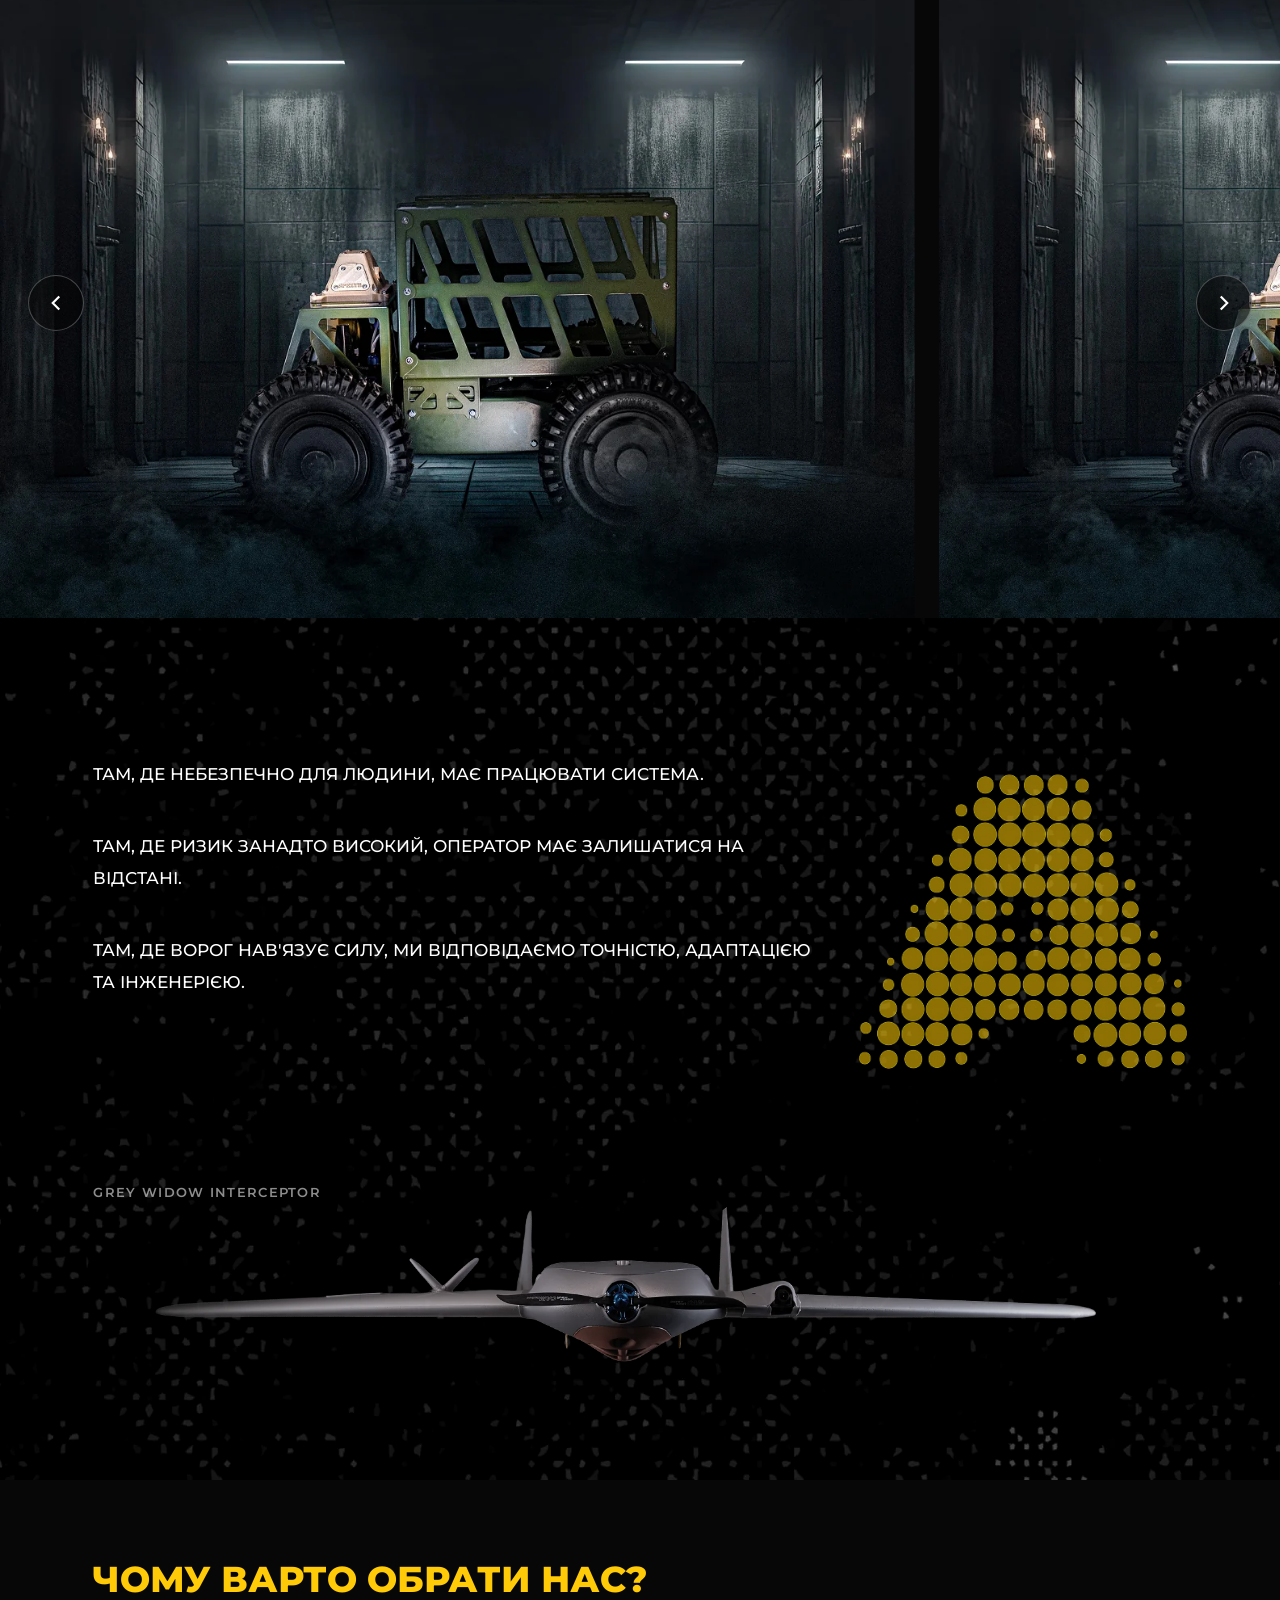
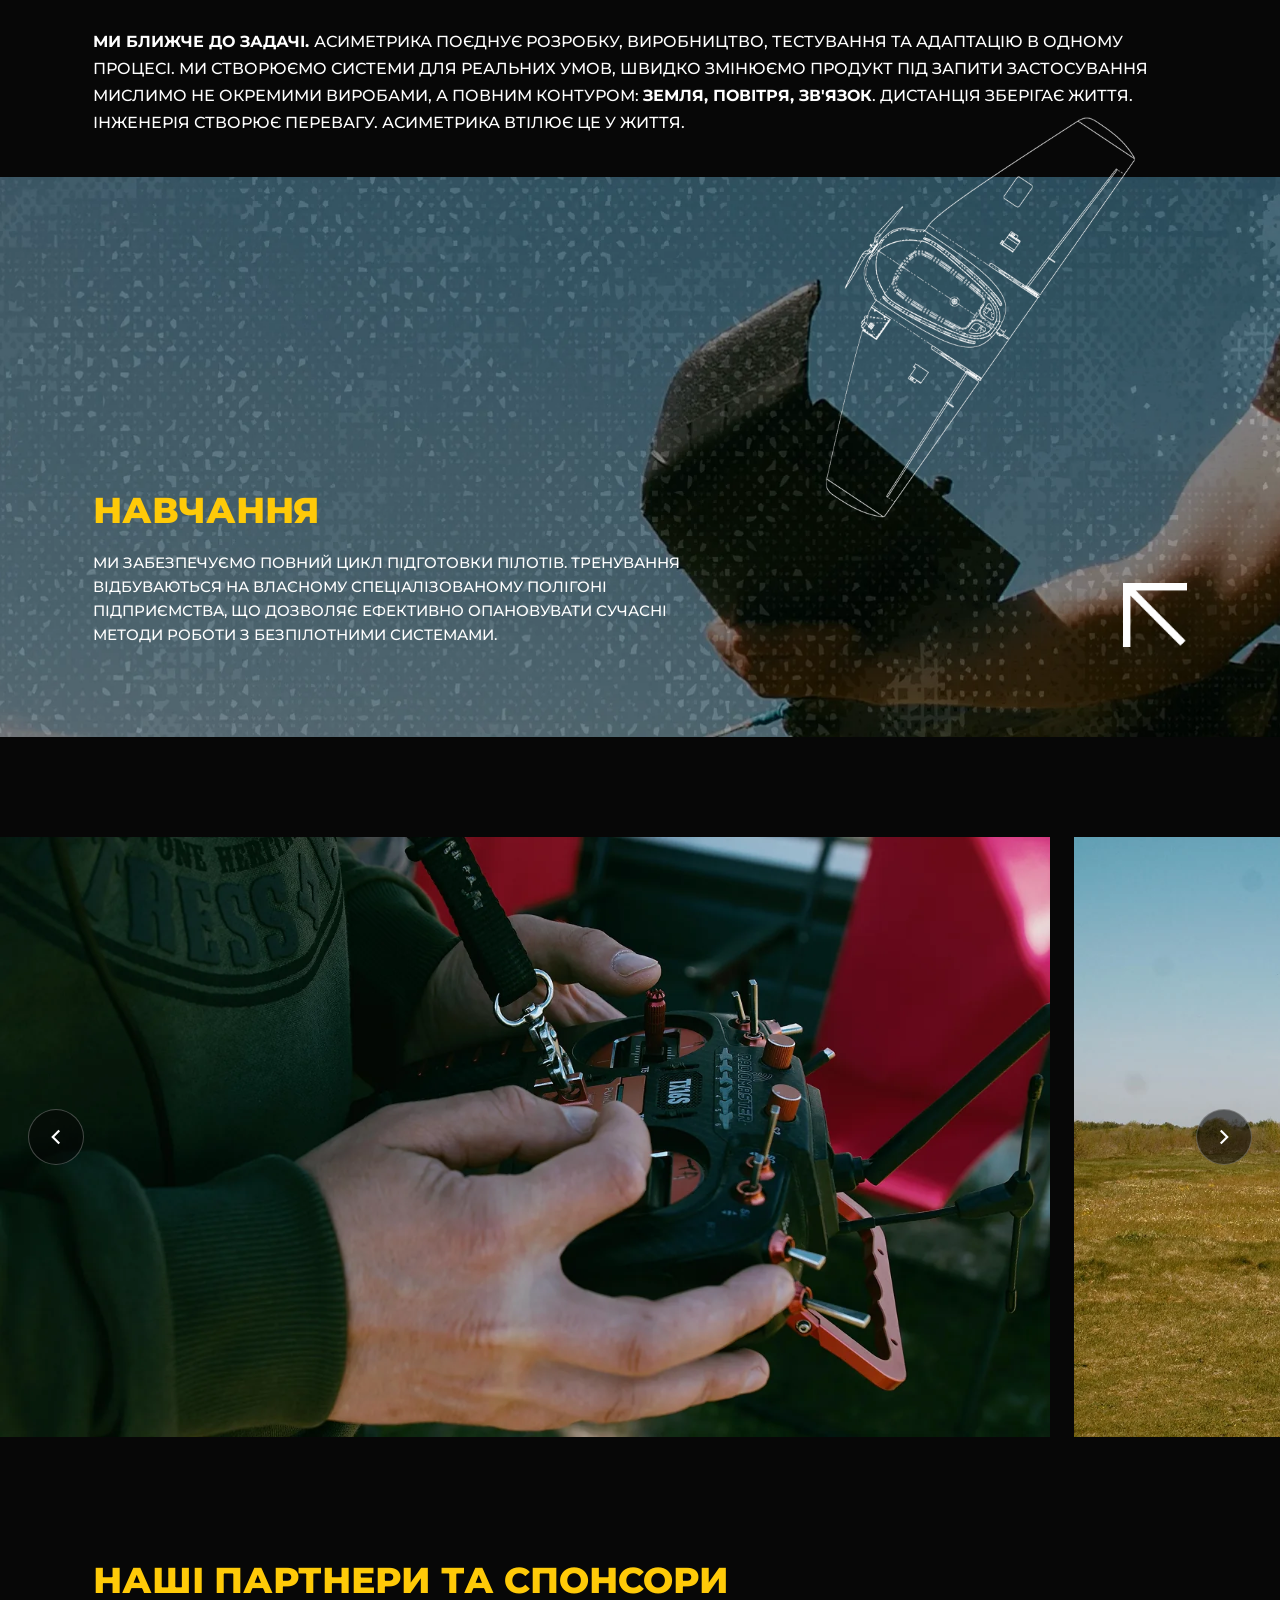
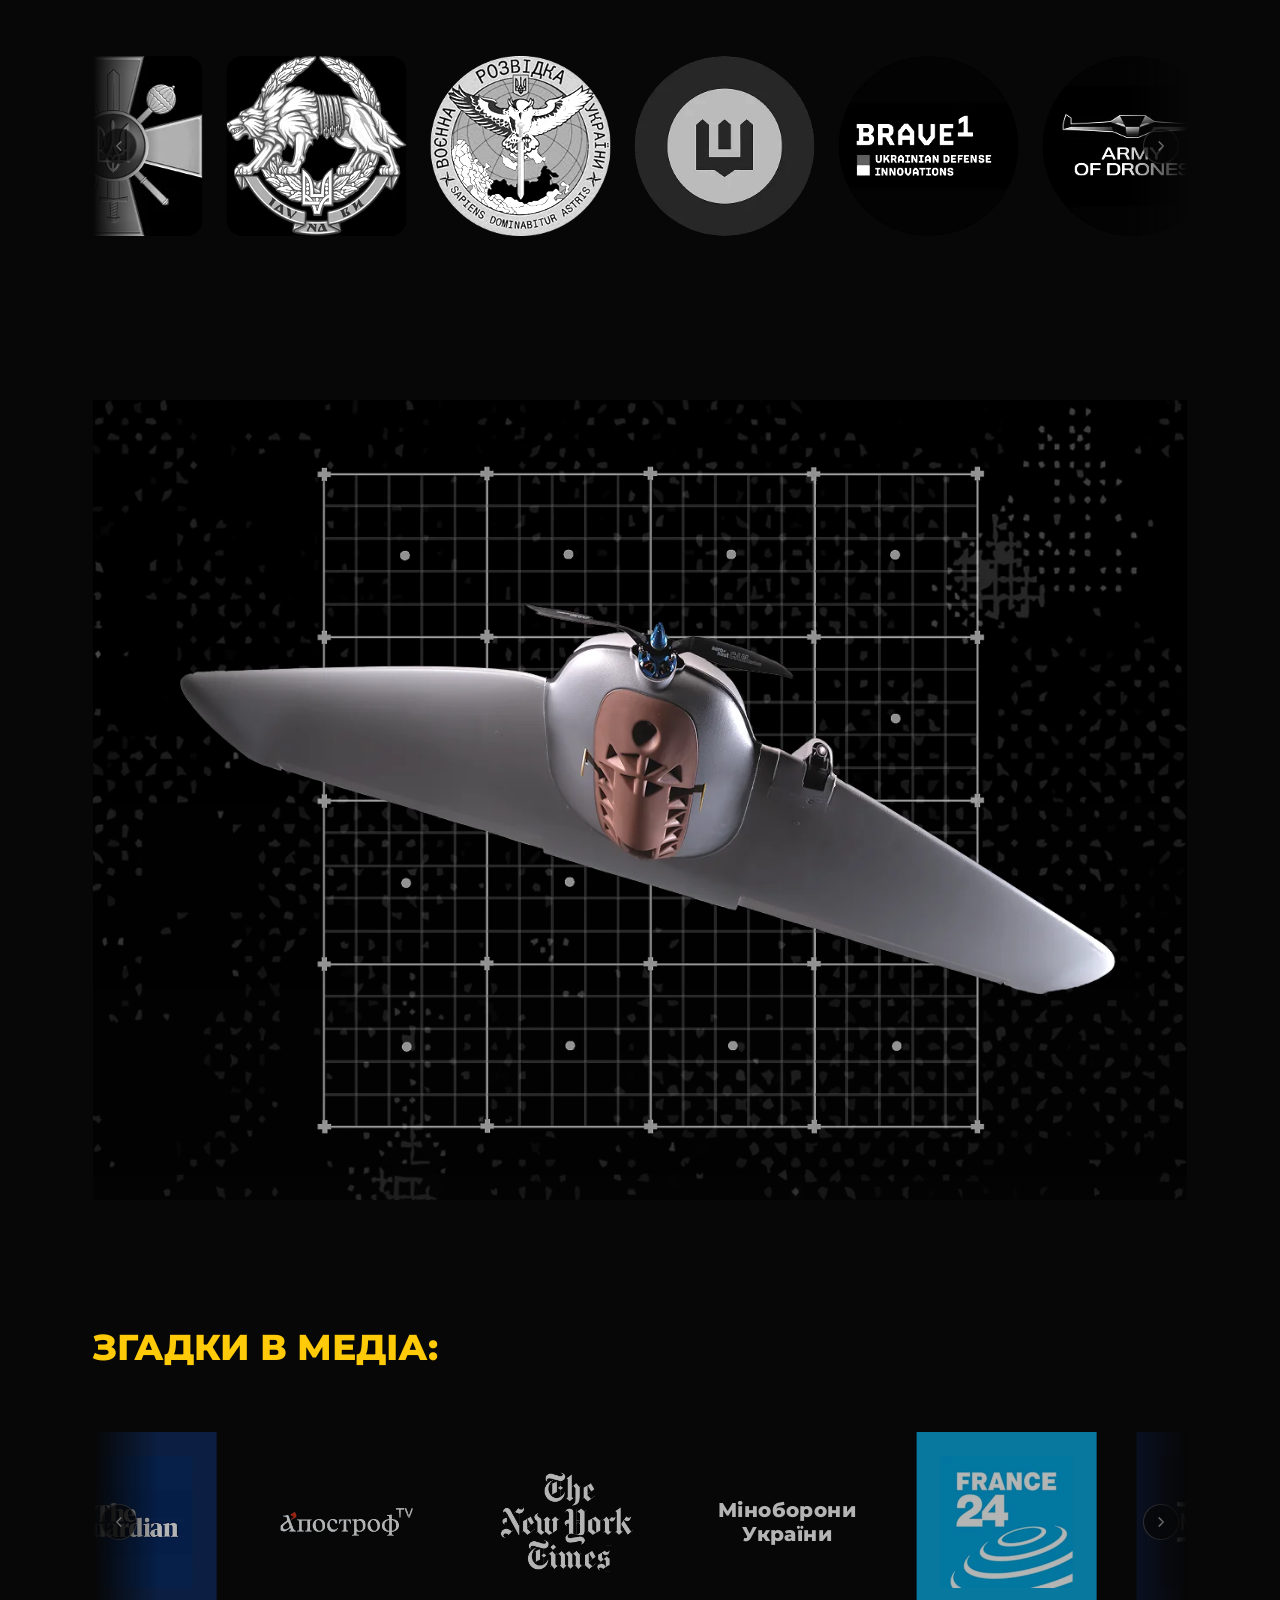
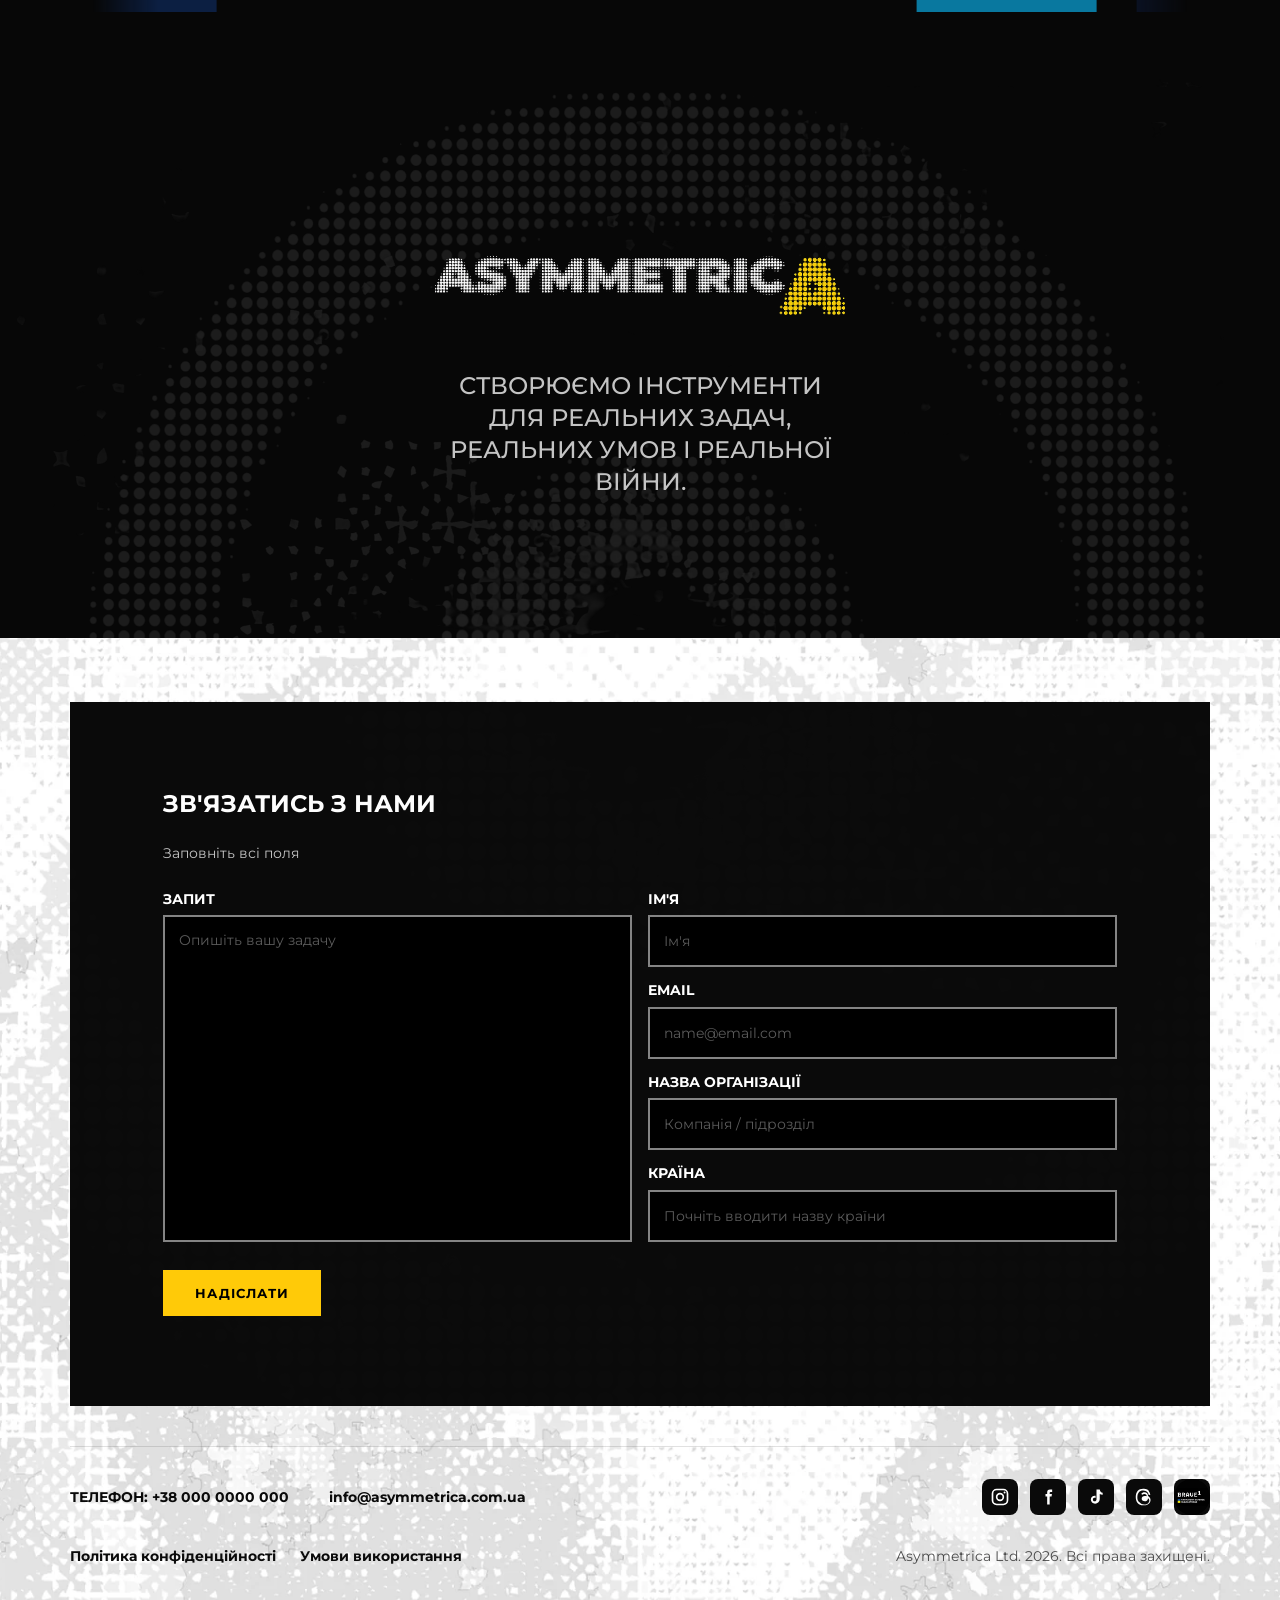
==== commit cd9dfe96: "Структурувати футер: більше повітря між блоками, розділювач зверху Раніше телефон/email, соцмережі, " ====
--- a/html/index.html
+++ b/html/index.html
@@ -8,7 +8,7 @@
   <link rel="preconnect" href="https://fonts.googleapis.com" />
   <link rel="preconnect" href="https://fonts.gstatic.com" crossorigin />
   <link href="https://fonts.googleapis.com/css2?family=Montserrat:wght@500;700;800&display=swap" rel="stylesheet" />
-  <link rel="stylesheet" href="../css/asymmetrica.css?v=30" />
+  <link rel="stylesheet" href="../css/asymmetrica.css?v=31" />
   <script>
     (function () {
       try {
--- a/css/asymmetrica.css
+++ b/css/asymmetrica.css
@@ -495,11 +495,11 @@
 
 .cta:active { transform: translateY(1px); }
 
-.contact__footer { position: relative; z-index: 1; width: 100%; max-width: var(--maxw); display: flex; flex-direction: column; gap: 16px; font-size: 12px; color: var(--panel); }
-
-.contact__footer-row { width: 100%; display: flex; align-items: center; justify-content: space-between; gap: 20px; flex-wrap: wrap; }
-
-.contact__info, .contact__legal { display: flex; align-items: center; gap: 8px 24px; flex-wrap: wrap; }
+.contact__footer { position: relative; z-index: 1; width: 100%; max-width: var(--maxw); display: flex; flex-direction: column; gap: 24px; padding-top: 24px; border-top: 1px solid rgba(10,10,10,.12); font-size: 12px; color: var(--panel); }
+
+.contact__footer-row { width: 100%; display: flex; align-items: center; justify-content: space-between; gap: 16px 20px; flex-wrap: wrap; }
+
+.contact__info, .contact__legal { display: flex; align-items: center; gap: 12px 24px; flex-wrap: wrap; }
 
 .contact__info b { line-height: 1.5; }
 
@@ -683,7 +683,7 @@
 
   .cta { padding: 15px 32px; width: initial; margin-top: initial; }
 
-  .contact__footer { font-size: 14px; }
+  .contact__footer { gap: 28px; padding-top: 28px; font-size: 14px; }
 
   .to-top { --to-top-gap: 32px; right: 32px; }
 
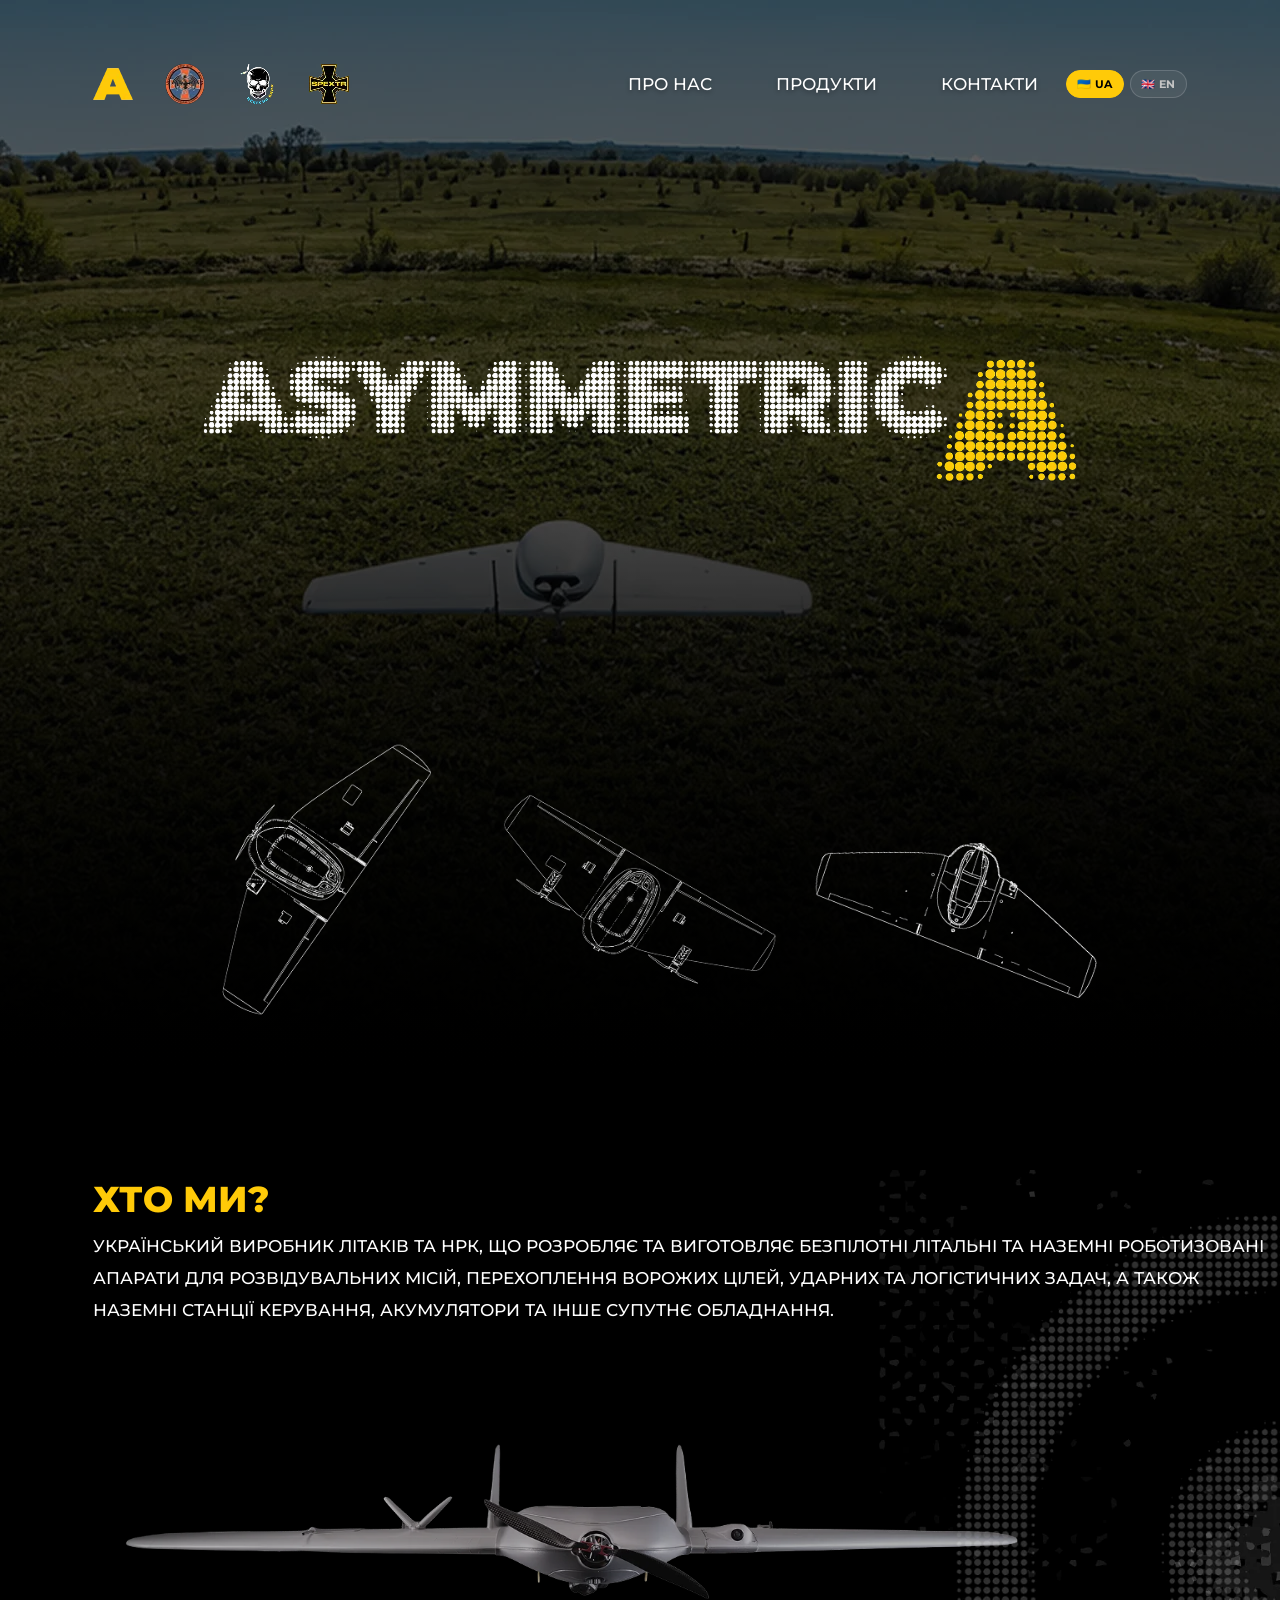
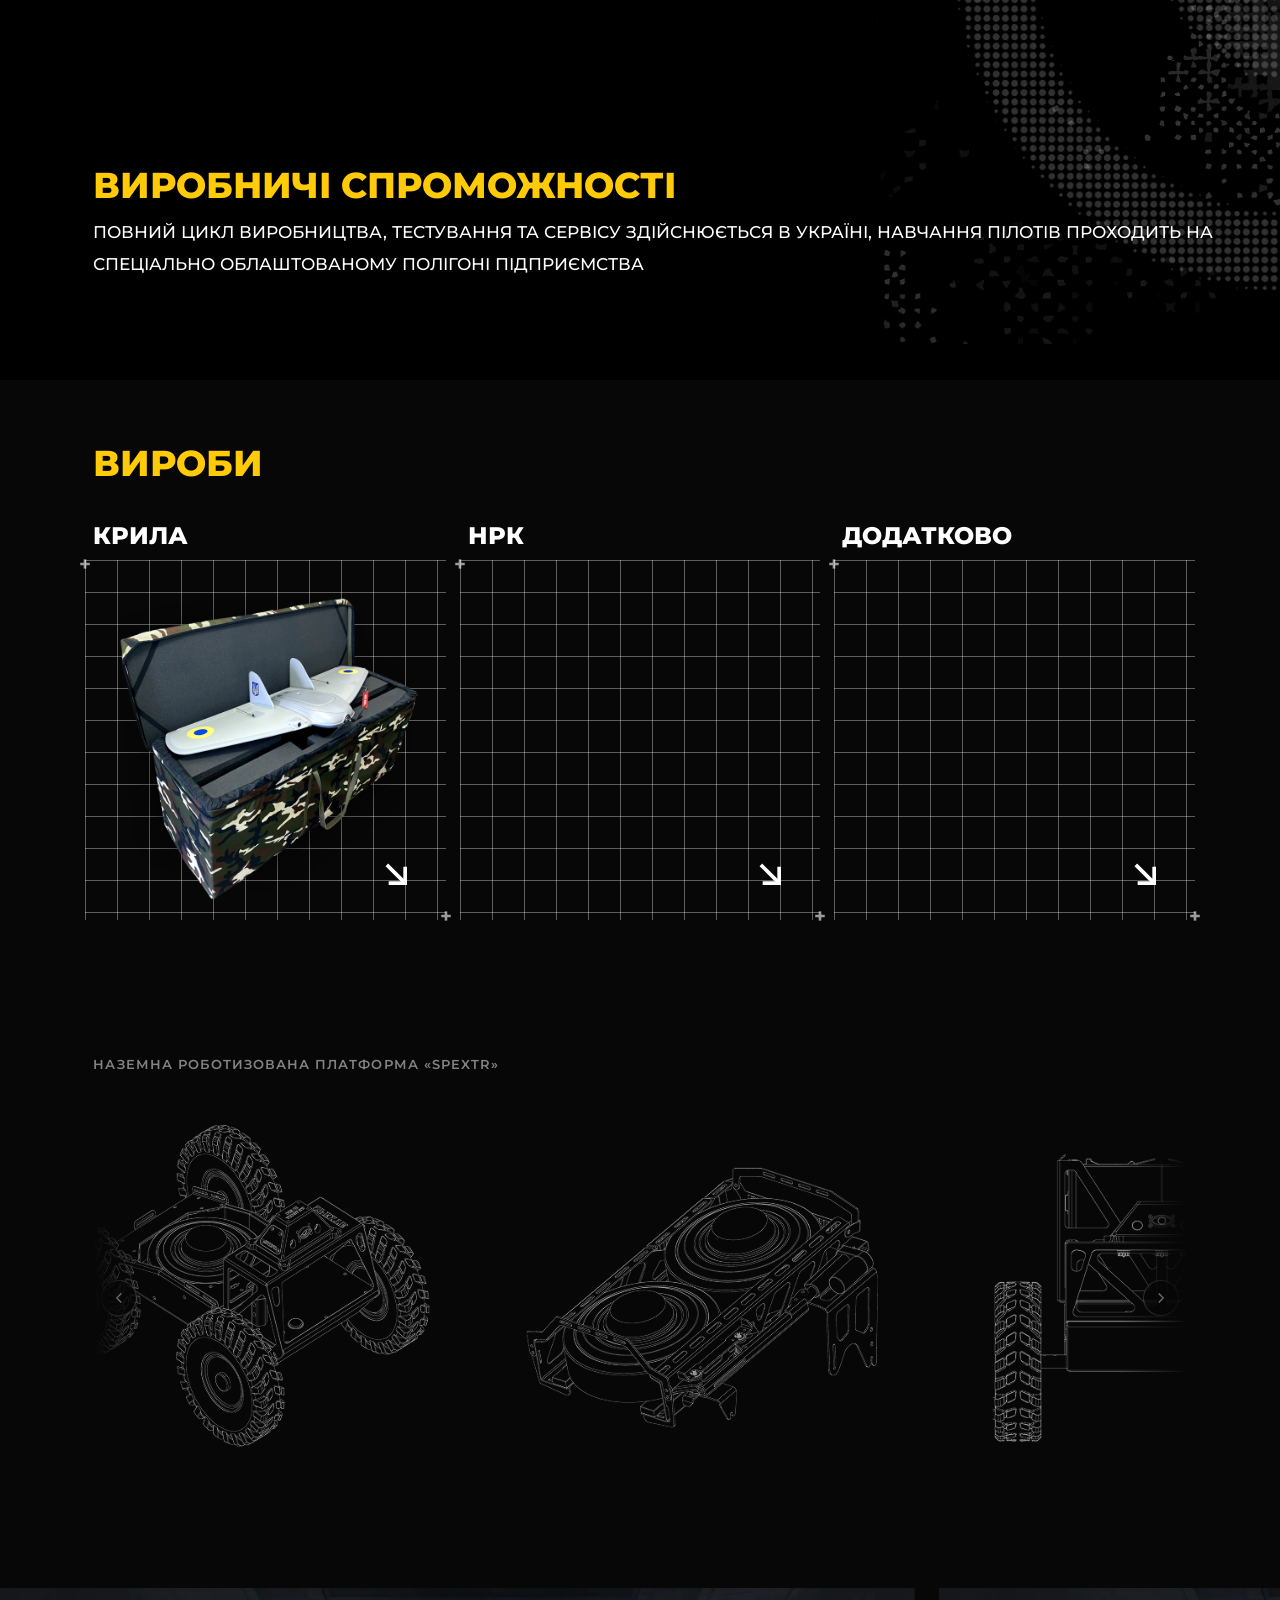
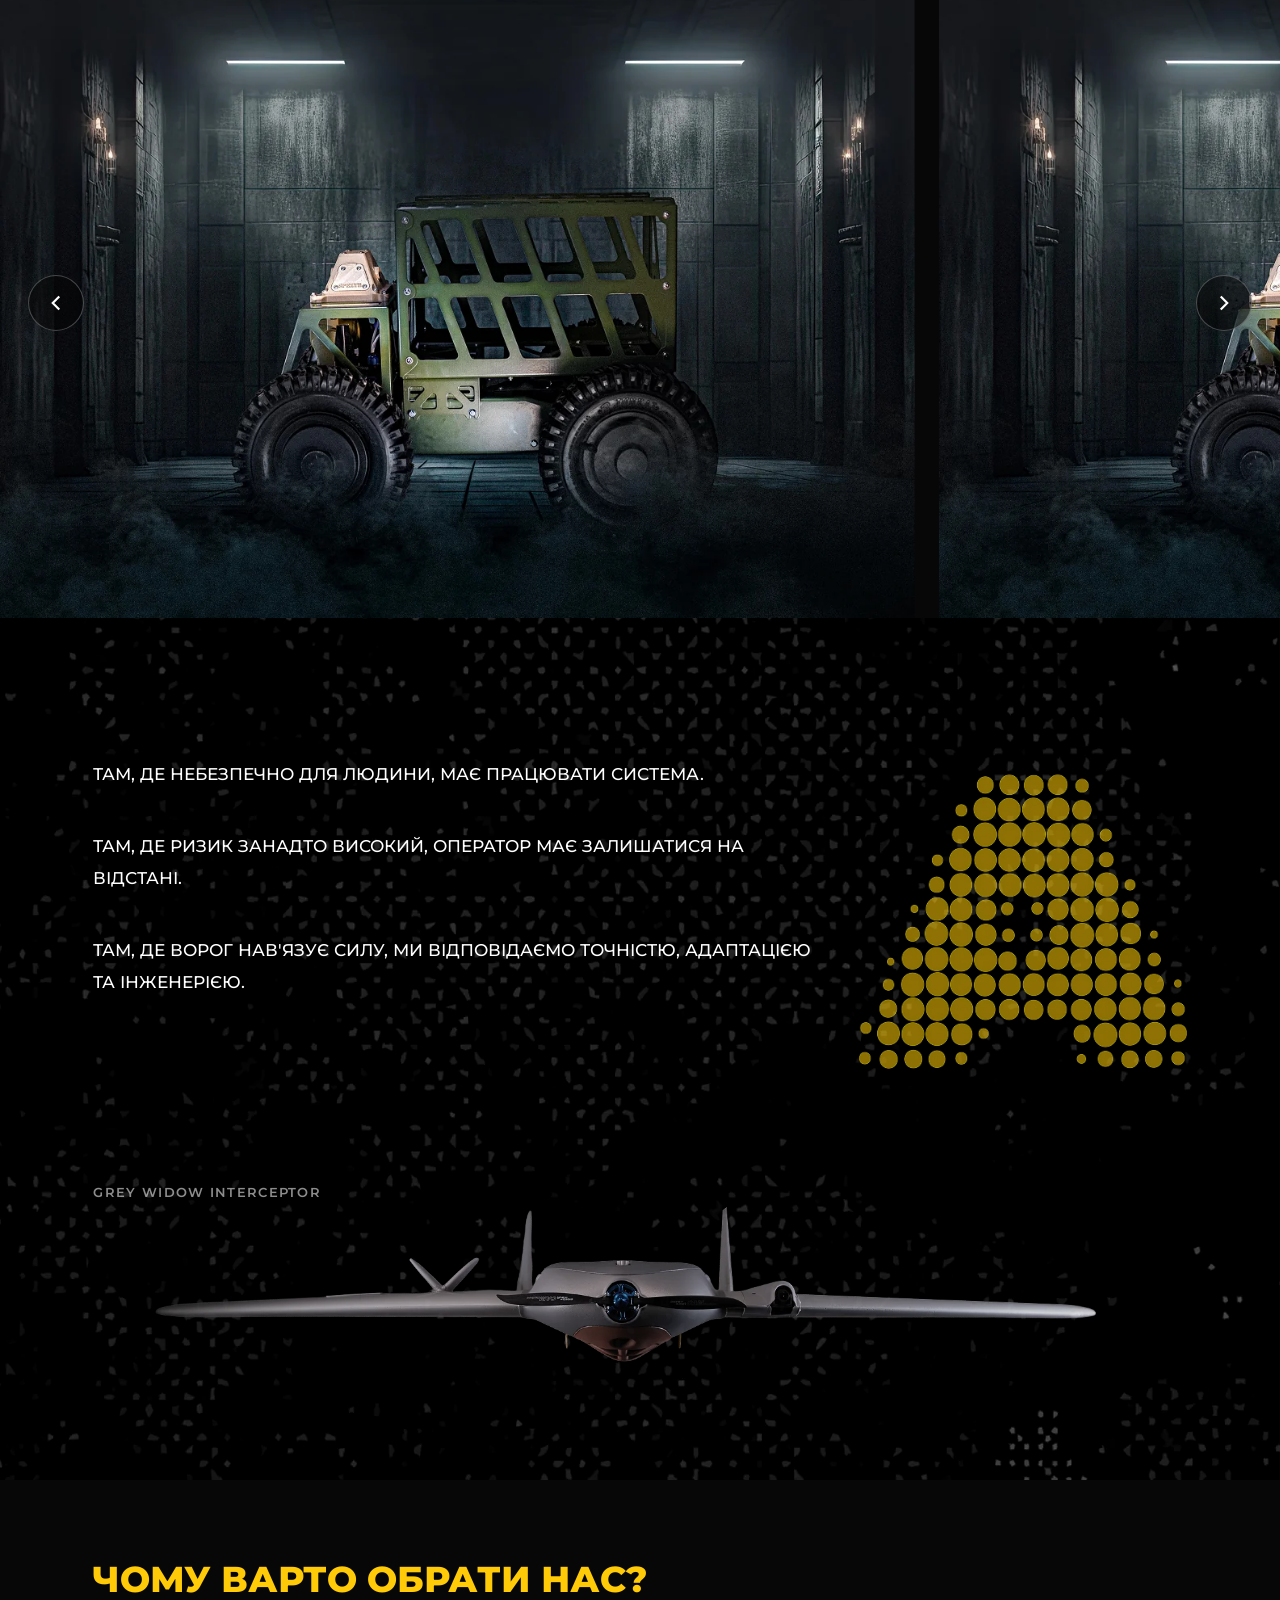
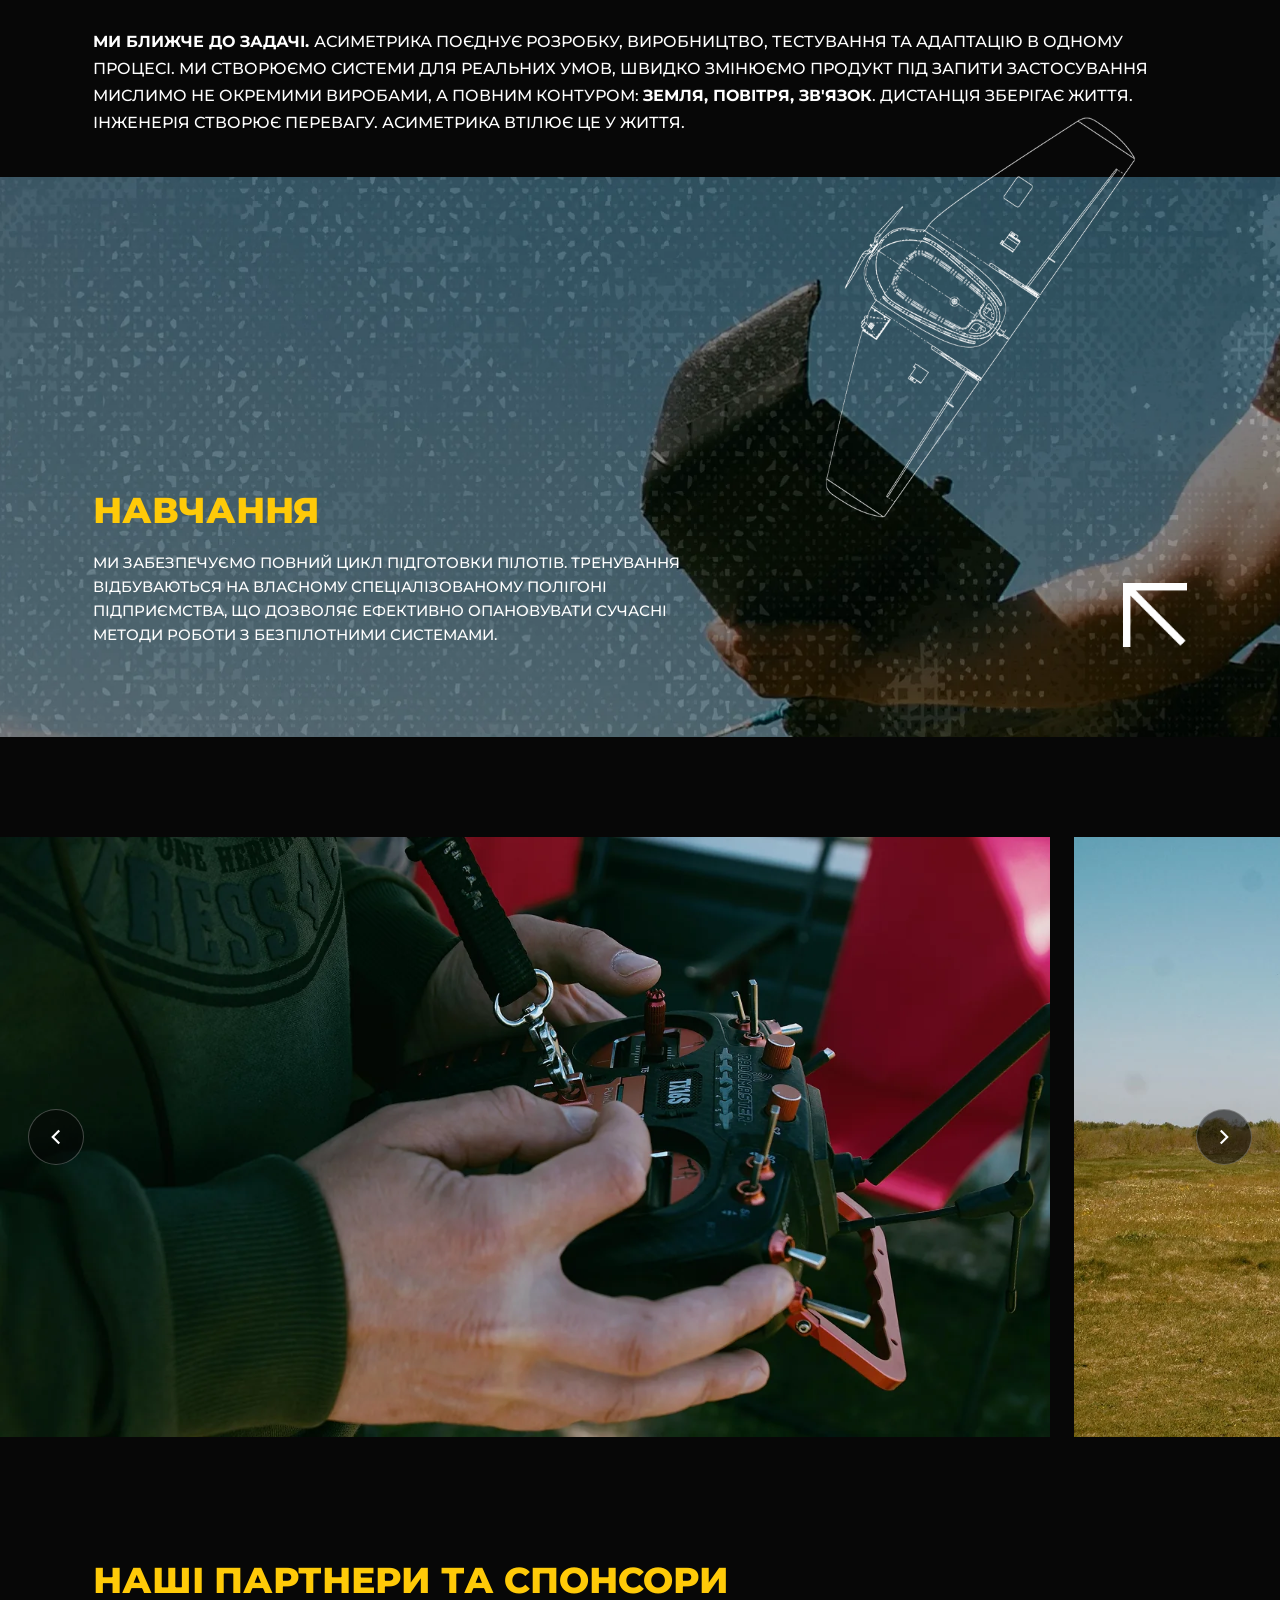
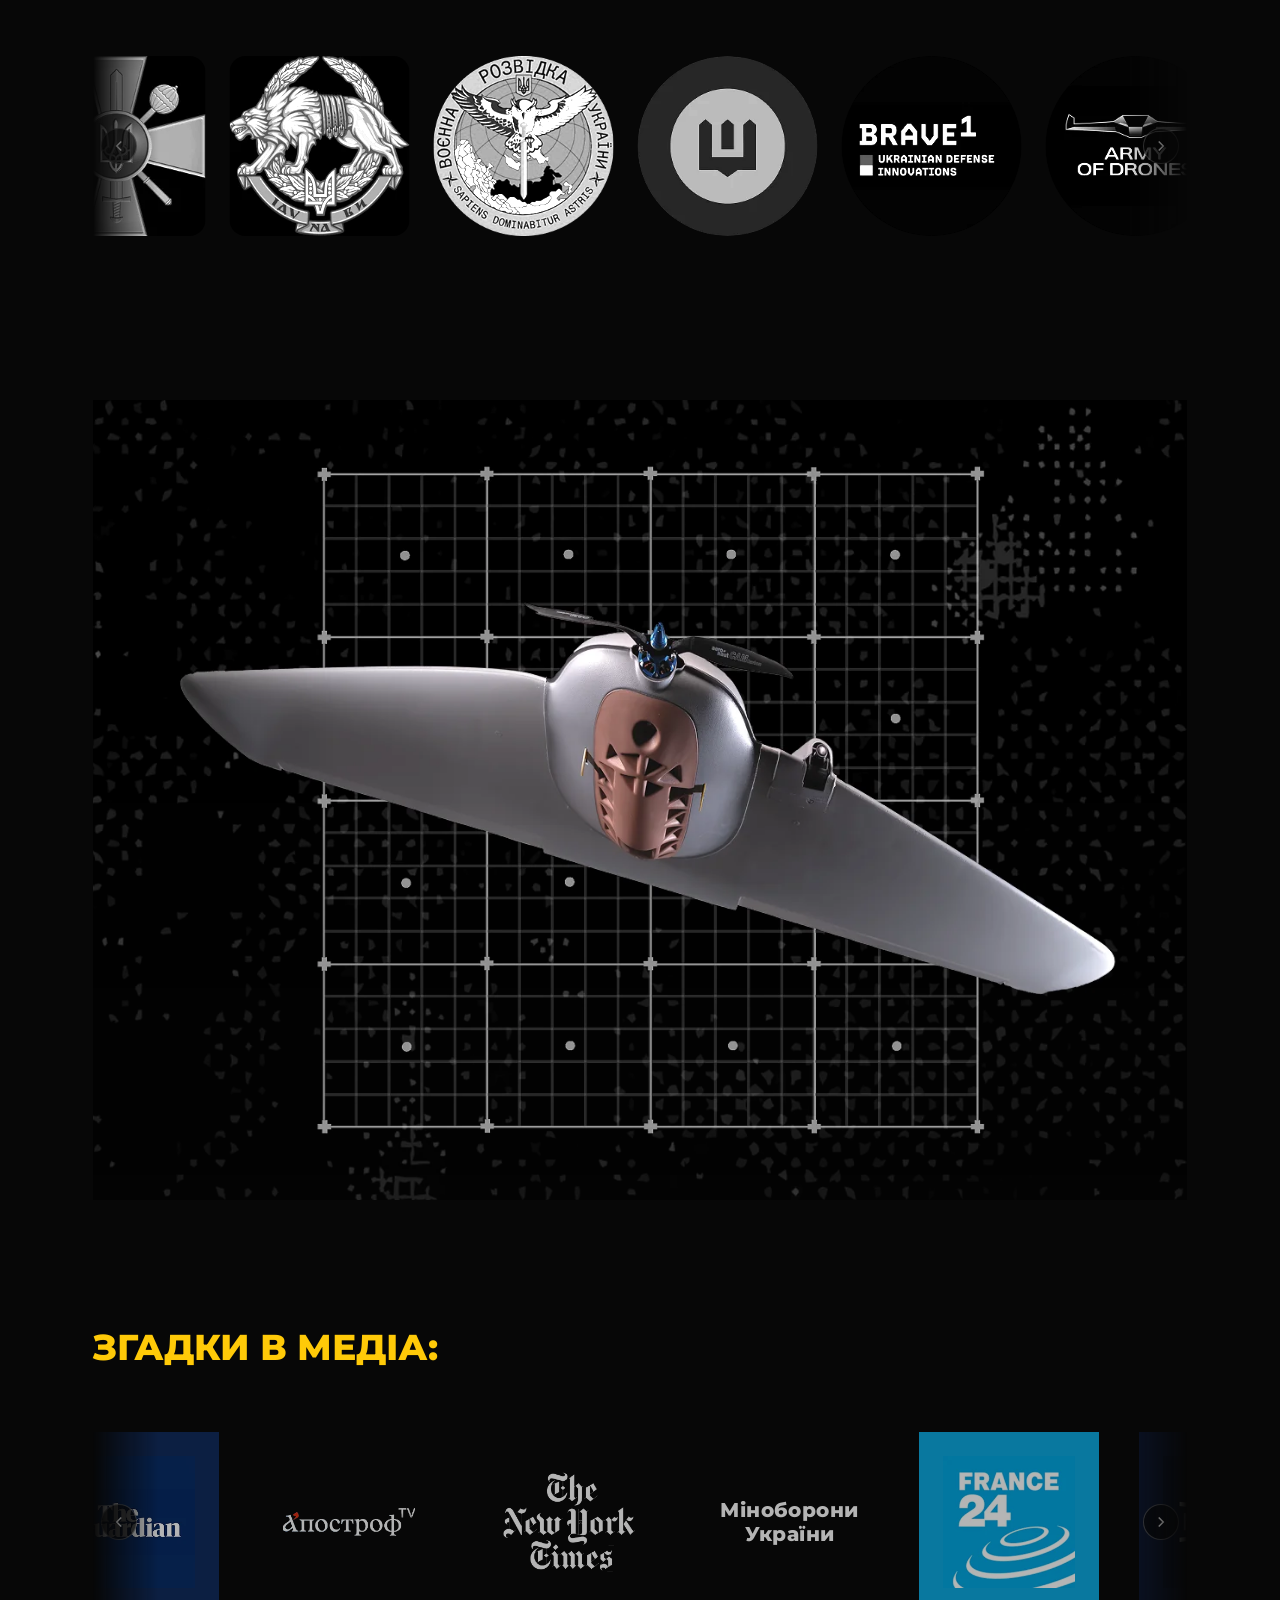
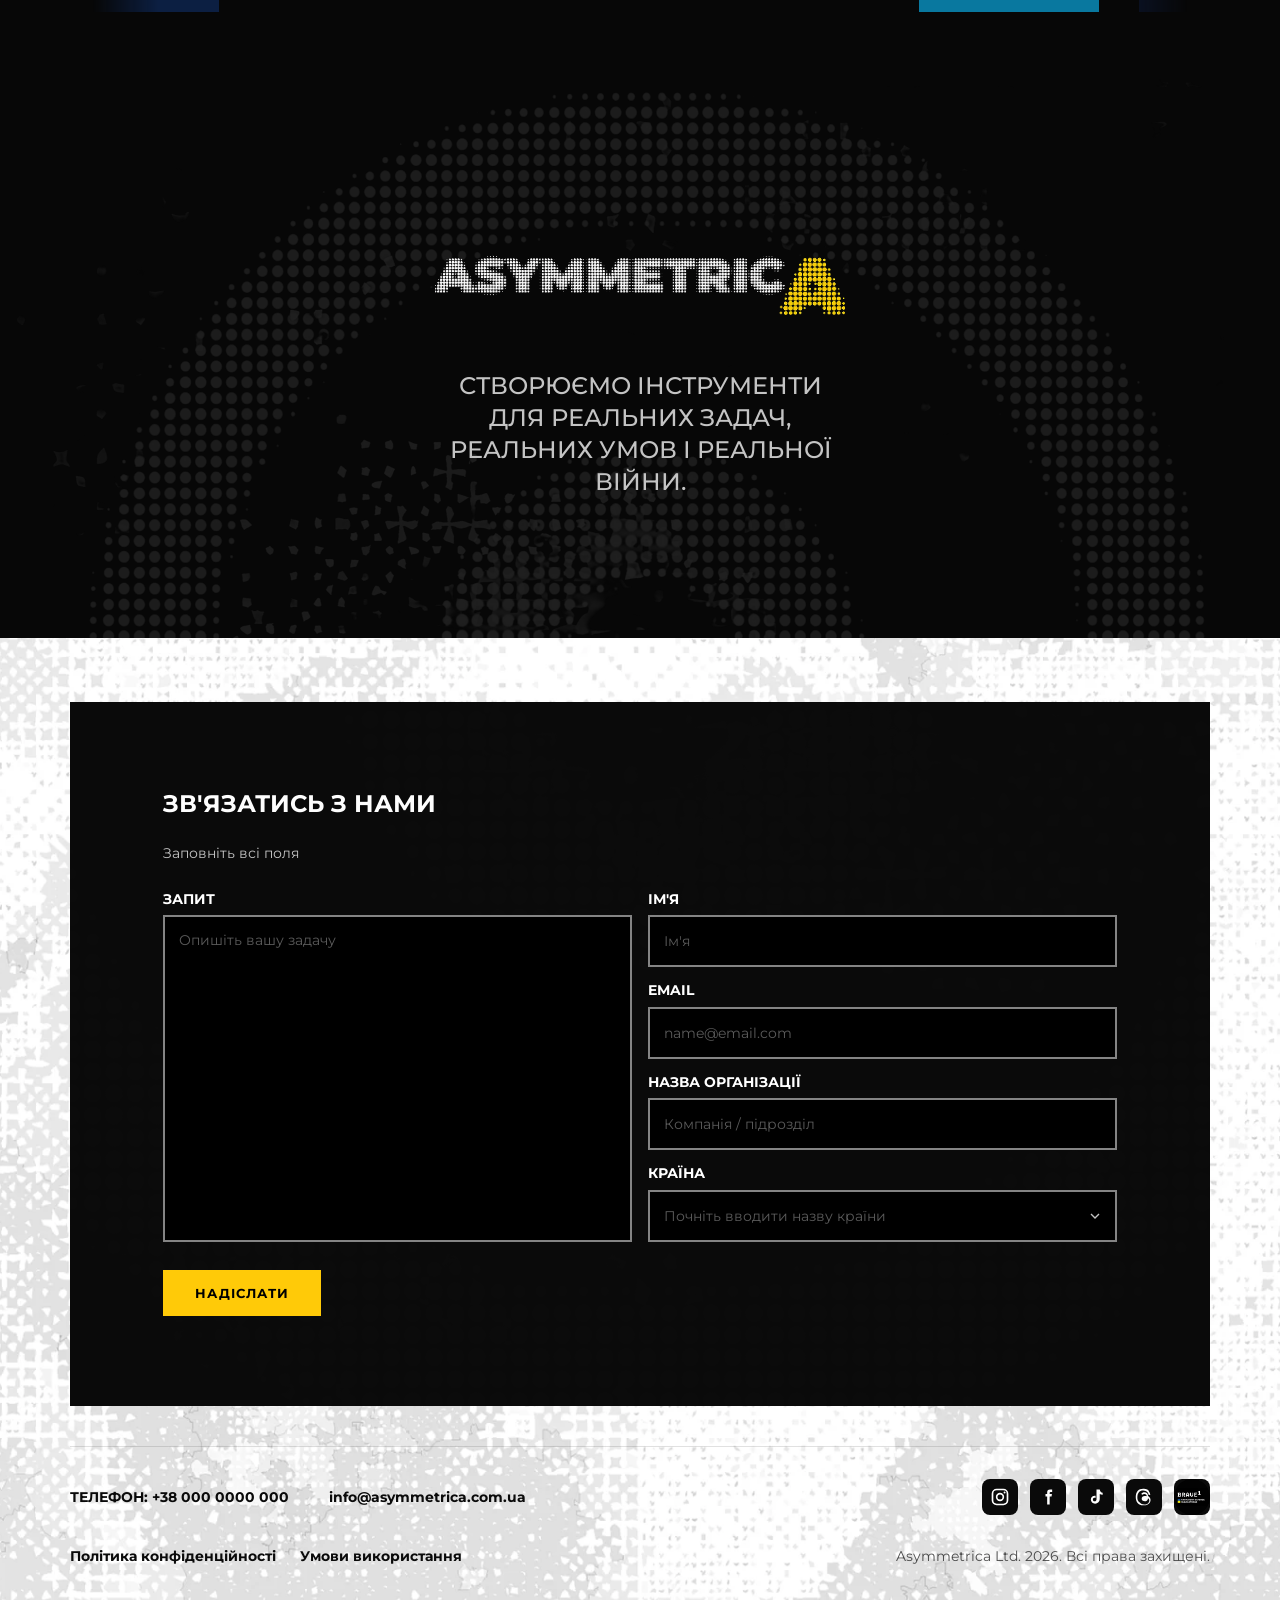
==== commit 855aabed: "Перемістити "Заповніть це поле" у правий верхній кут біля заголовка + іконка списку в полі "Країна" " ====
--- a/html/index.html
+++ b/html/index.html
@@ -8,7 +8,7 @@
   <link rel="preconnect" href="https://fonts.googleapis.com" />
   <link rel="preconnect" href="https://fonts.gstatic.com" crossorigin />
   <link href="https://fonts.googleapis.com/css2?family=Montserrat:wght@500;700;800&display=swap" rel="stylesheet" />
-  <link rel="stylesheet" href="../css/asymmetrica.css?v=31" />
+  <link rel="stylesheet" href="../css/asymmetrica.css?v=32" />
   <script>
     (function () {
       try {
@@ -323,34 +323,45 @@
             <div class="form__cols">
               <div class="form__col form__col--msg">
                 <label class="field-group field-group--grow">
-                  <b class="form__label"><span data-lang="uk">ЗАПИТ</span><span data-lang="en" hidden>REQUEST</span></b>
+                  <div class="field-group__head">
+                    <b class="form__label"><span data-lang="uk">ЗАПИТ</span><span data-lang="en" hidden>REQUEST</span></b>
+                    <span class="field-error js-field-error" data-en="Fill in this field">Заповніть це поле</span>
+                  </div>
                   <textarea name="message" required maxlength="2000" class="field field--area" placeholder="Опишіть вашу задачу" data-en-placeholder="Describe your task"></textarea>
-                  <span class="field-error js-field-error" data-en="Fill in this field">Заповніть це поле</span>
                 </label>
               </div>
               <div class="form__col">
                 <label class="field-group">
-                  <b class="form__label"><span data-lang="uk">ІМ'Я</span><span data-lang="en" hidden>NAME</span></b>
+                  <div class="field-group__head">
+                    <b class="form__label"><span data-lang="uk">ІМ'Я</span><span data-lang="en" hidden>NAME</span></b>
+                    <span class="field-error js-field-error" data-en="Fill in this field">Заповніть це поле</span>
+                  </div>
                   <input name="name" required maxlength="80" class="field" placeholder="Ім'я" data-en-placeholder="First name" />
-                  <span class="field-error js-field-error" data-en="Fill in this field">Заповніть це поле</span>
                 </label>
                 <label class="field-group">
-                  <b class="form__label">EMAIL</b>
+                  <div class="field-group__head">
+                    <b class="form__label">EMAIL</b>
+                    <span class="field-error js-field-error" data-en="Fill in this field">Заповніть це поле</span>
+                  </div>
                   <input name="email" type="email" required maxlength="100" class="field" placeholder="name@email.com" />
-                  <span class="field-error js-field-error" data-en="Fill in this field">Заповніть це поле</span>
                 </label>
                 <label class="field-group">
-                  <b class="form__label"><span data-lang="uk">НАЗВА ОРГАНІЗАЦІЇ</span><span data-lang="en" hidden>ORGANIZATION NAME</span></b>
+                  <div class="field-group__head">
+                    <b class="form__label"><span data-lang="uk">НАЗВА ОРГАНІЗАЦІЇ</span><span data-lang="en" hidden>ORGANIZATION NAME</span></b>
+                    <span class="field-error js-field-error" data-en="Fill in this field">Заповніть це поле</span>
+                  </div>
                   <input name="org" required maxlength="100" class="field" placeholder="Компанія / підрозділ" data-en-placeholder="Company / unit" />
-                  <span class="field-error js-field-error" data-en="Fill in this field">Заповніть це поле</span>
                 </label>
                 <label class="field-group">
-                  <b class="form__label"><span data-lang="uk">КРАЇНА</span><span data-lang="en" hidden>COUNTRY</span></b>
+                  <div class="field-group__head">
+                    <b class="form__label"><span data-lang="uk">КРАЇНА</span><span data-lang="en" hidden>COUNTRY</span></b>
+                    <span class="field-error js-field-error" data-en="Fill in this field">Заповніть це поле</span>
+                  </div>
                   <div class="country-auto">
                     <input name="country" required maxlength="60" class="field" placeholder="Почніть вводити назву країни" data-en-placeholder="Start typing a country name" autocomplete="off" role="combobox" aria-expanded="false" aria-autocomplete="list" />
+                    <svg class="country-auto__icon" viewBox="0 0 24 24" fill="none" stroke="currentColor" stroke-width="2" aria-hidden="true"><path d="M6 9l6 6 6-6" /></svg>
                     <ul class="country-auto__list" role="listbox"></ul>
                   </div>
-                  <span class="field-error js-field-error" data-en="Fill in this field">Заповніть це поле</span>
                 </label>
               </div>
             </div>
--- a/css/asymmetrica.css
+++ b/css/asymmetrica.css
@@ -456,6 +456,10 @@
 
 .field-group { display: flex; flex-direction: column; align-items: flex-start; gap: 6px; }
 
+/* label and its "Fill in this field" error share one row — label left,
+   error right — instead of the error sitting below the input. */
+.field-group__head { width: 100%; display: flex; align-items: baseline; justify-content: space-between; gap: 10px; }
+
 /* the message field is wrapped in the same .field-group as every other
    field so its label sits the same 6px above its input on every column;
    --grow additionally lets the textarea stretch to fill the column's
@@ -479,6 +483,12 @@
 
 .country-auto { position: relative; width: 100%; }
 
+.country-auto .field { padding-right: 40px; }
+
+.country-auto__icon { position: absolute; right: 14px; top: 50%; transform: translateY(-50%); width: 16px; height: 16px; color: var(--ink-dim); pointer-events: none; transition: transform .18s ease; }
+
+.country-auto.is-open .country-auto__icon { transform: translateY(-50%) rotate(180deg); }
+
 .country-auto__list { position: absolute; left: 0; right: 0; top: calc(100% + 4px); z-index: 20; max-height: 240px; overflow-y: auto; margin: 0; padding: 6px 0; list-style: none; background: #000; border: 2px solid var(--field-bd); display: none; }
 
 .country-auto.is-open .country-auto__list { display: block; }
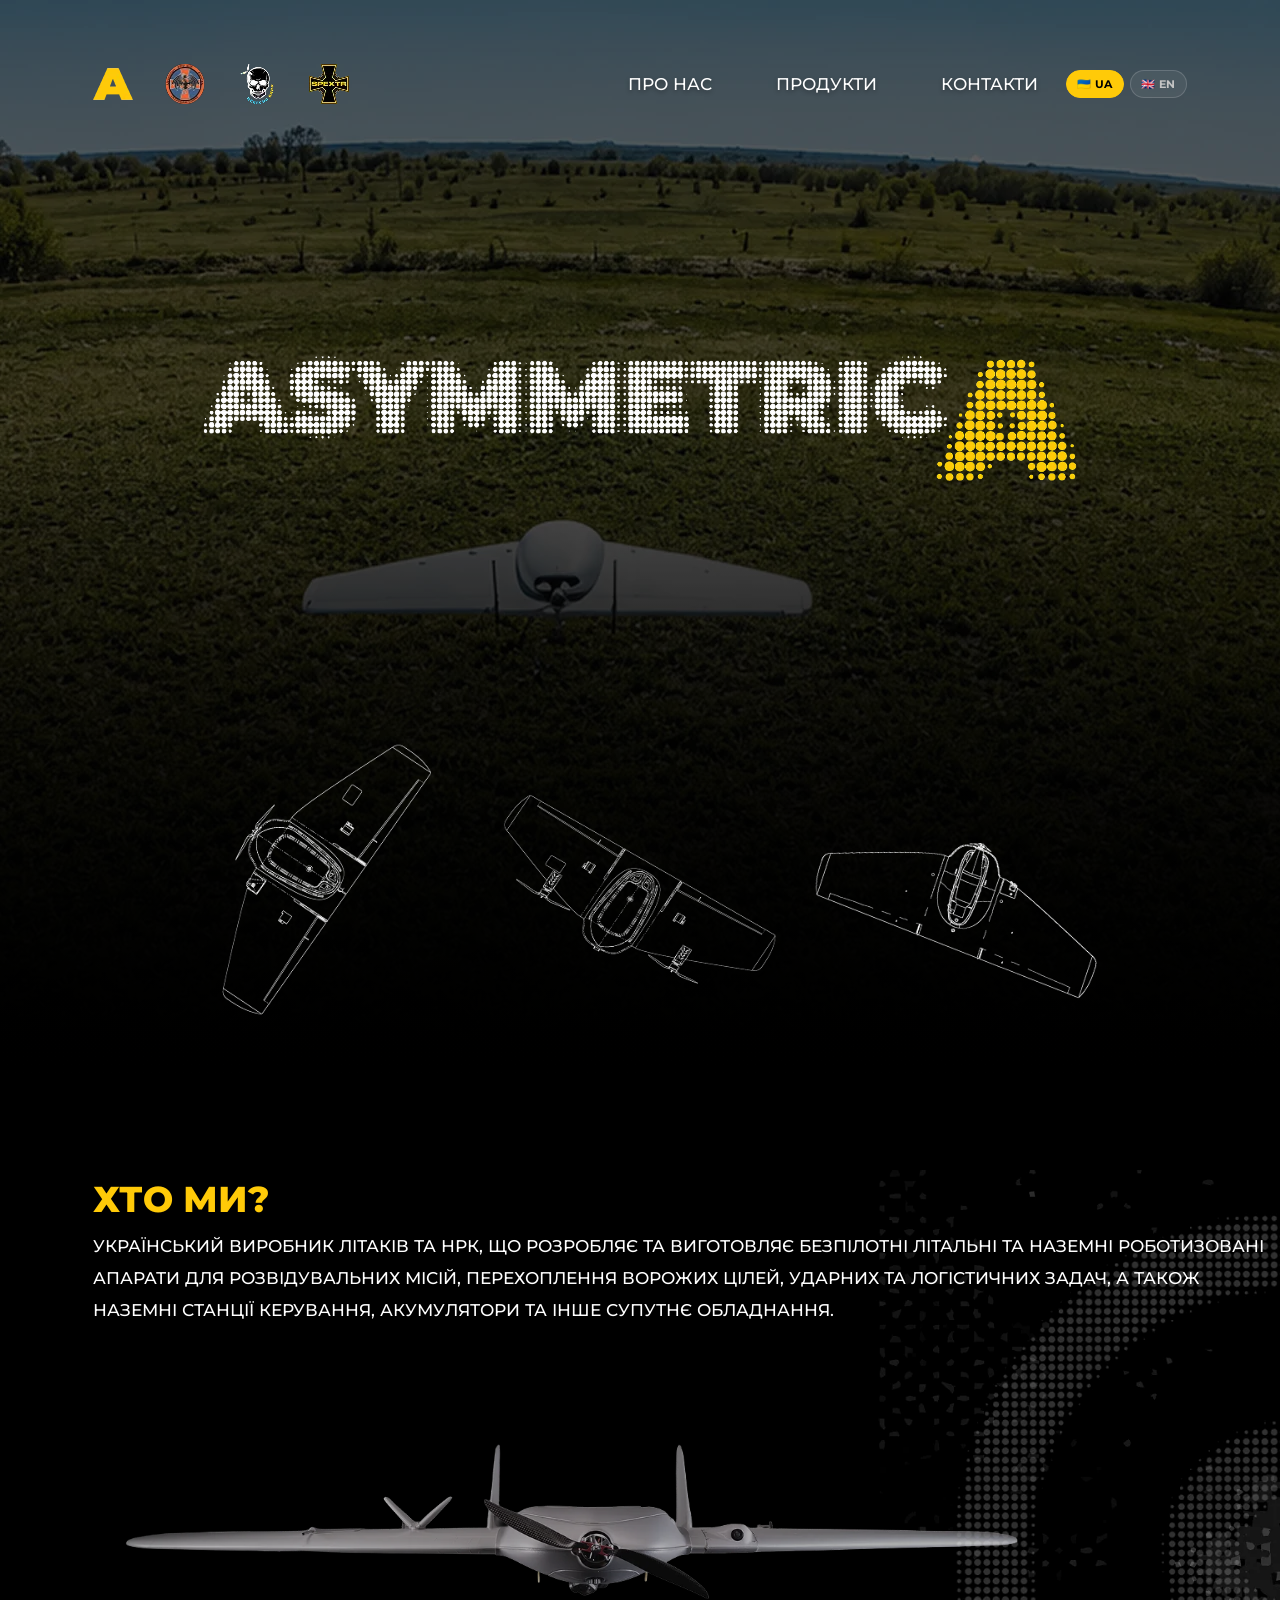
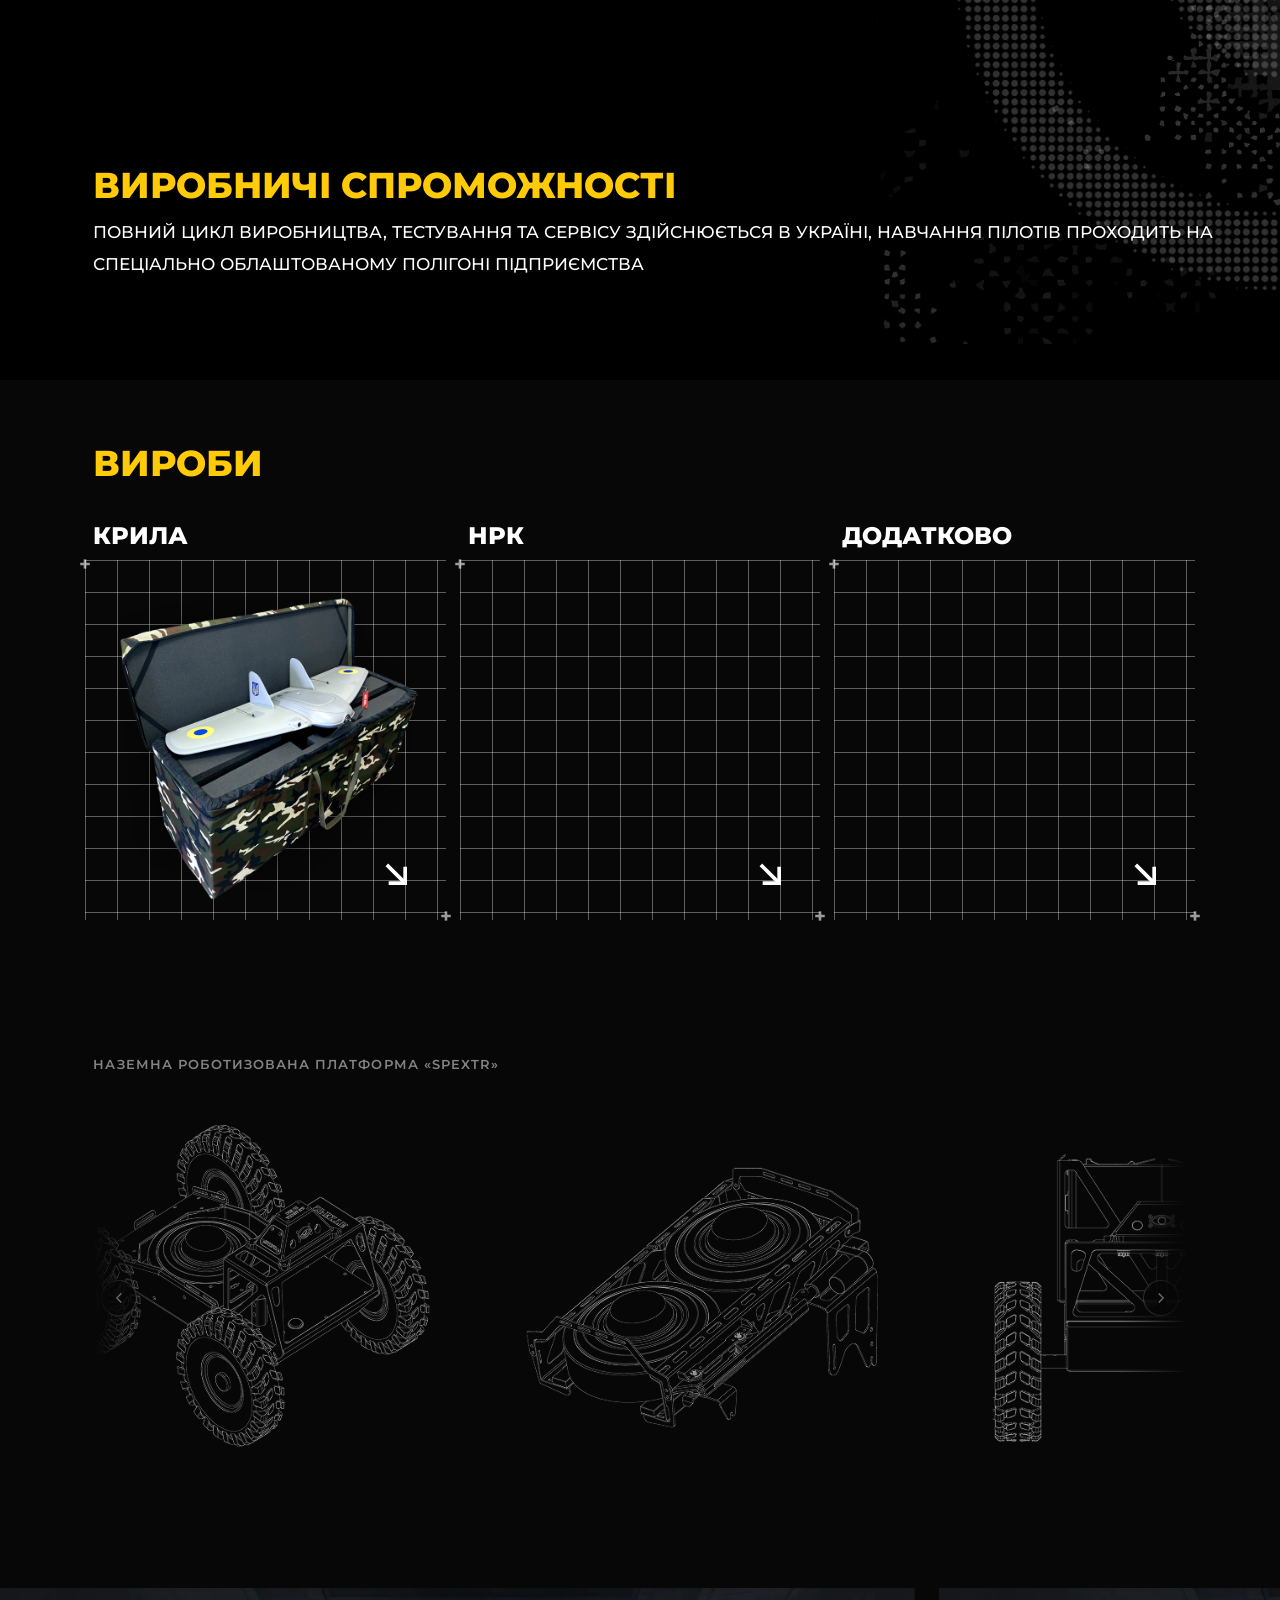
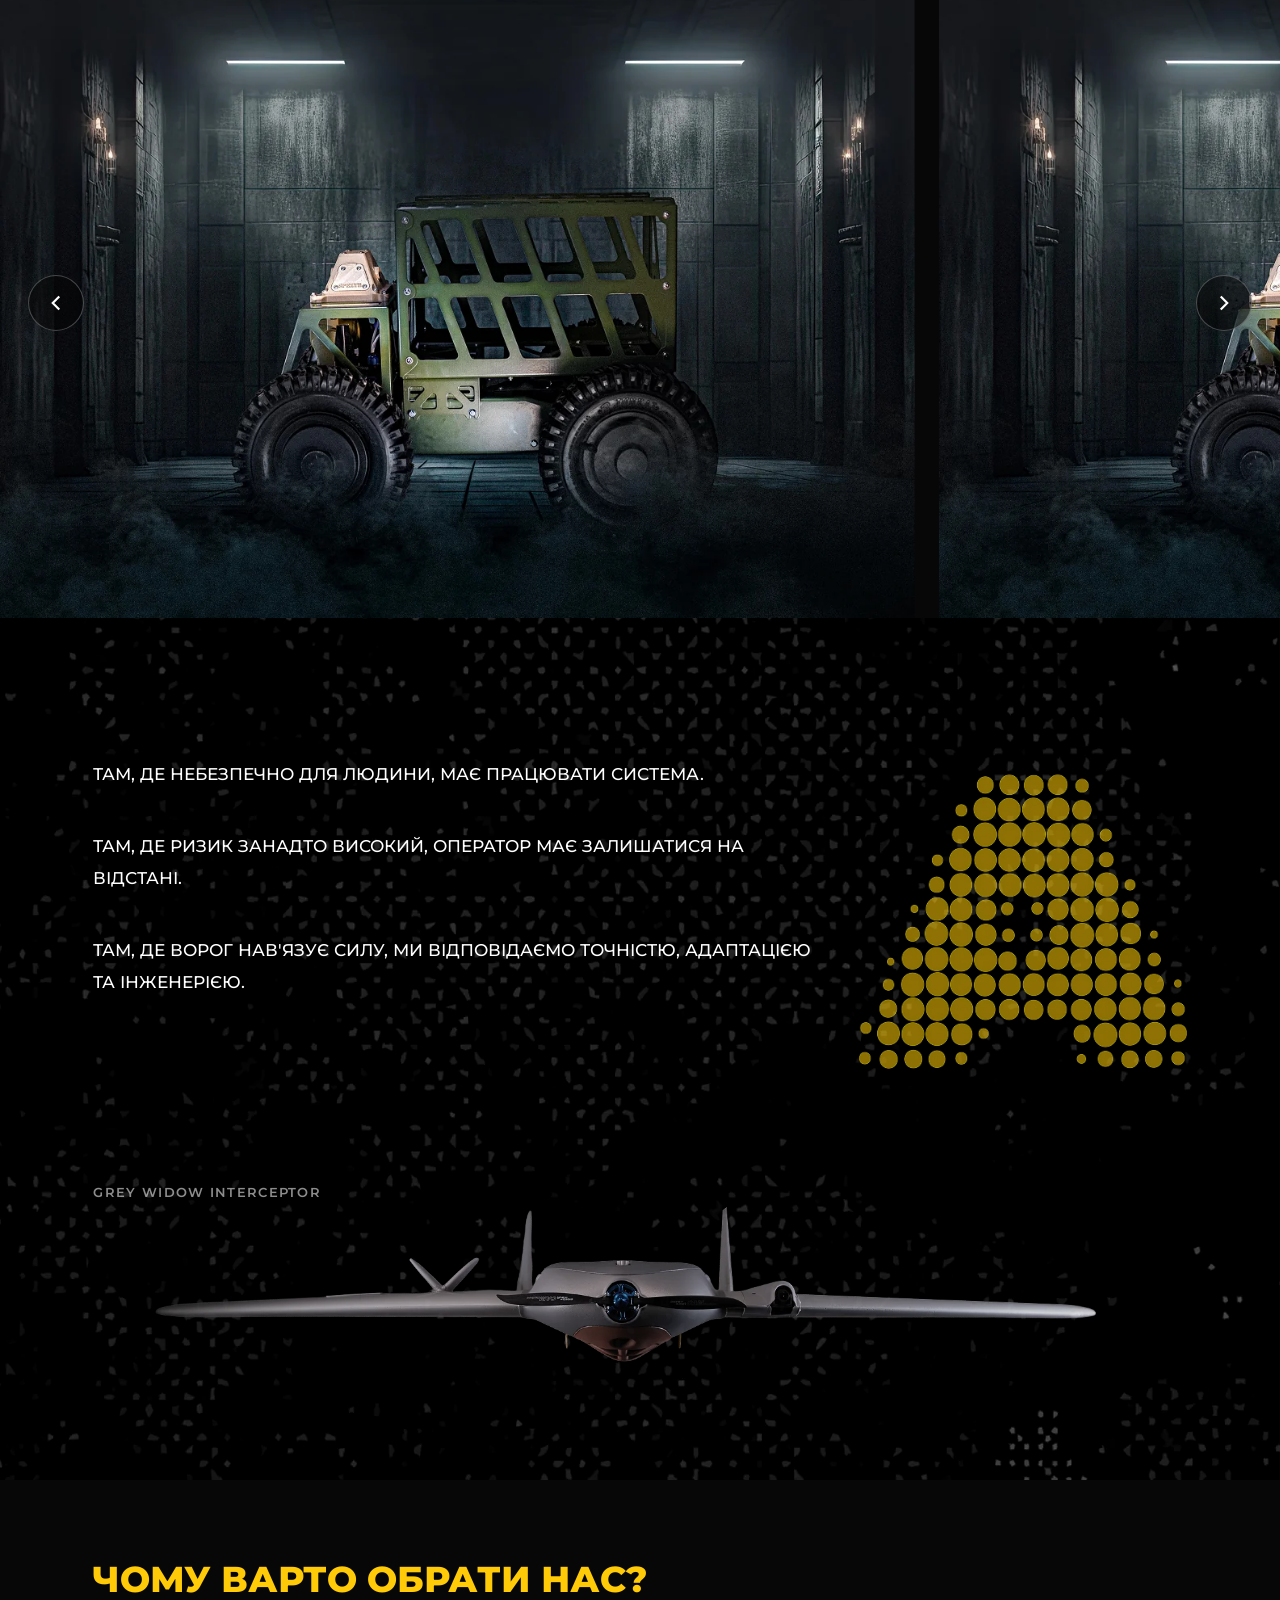
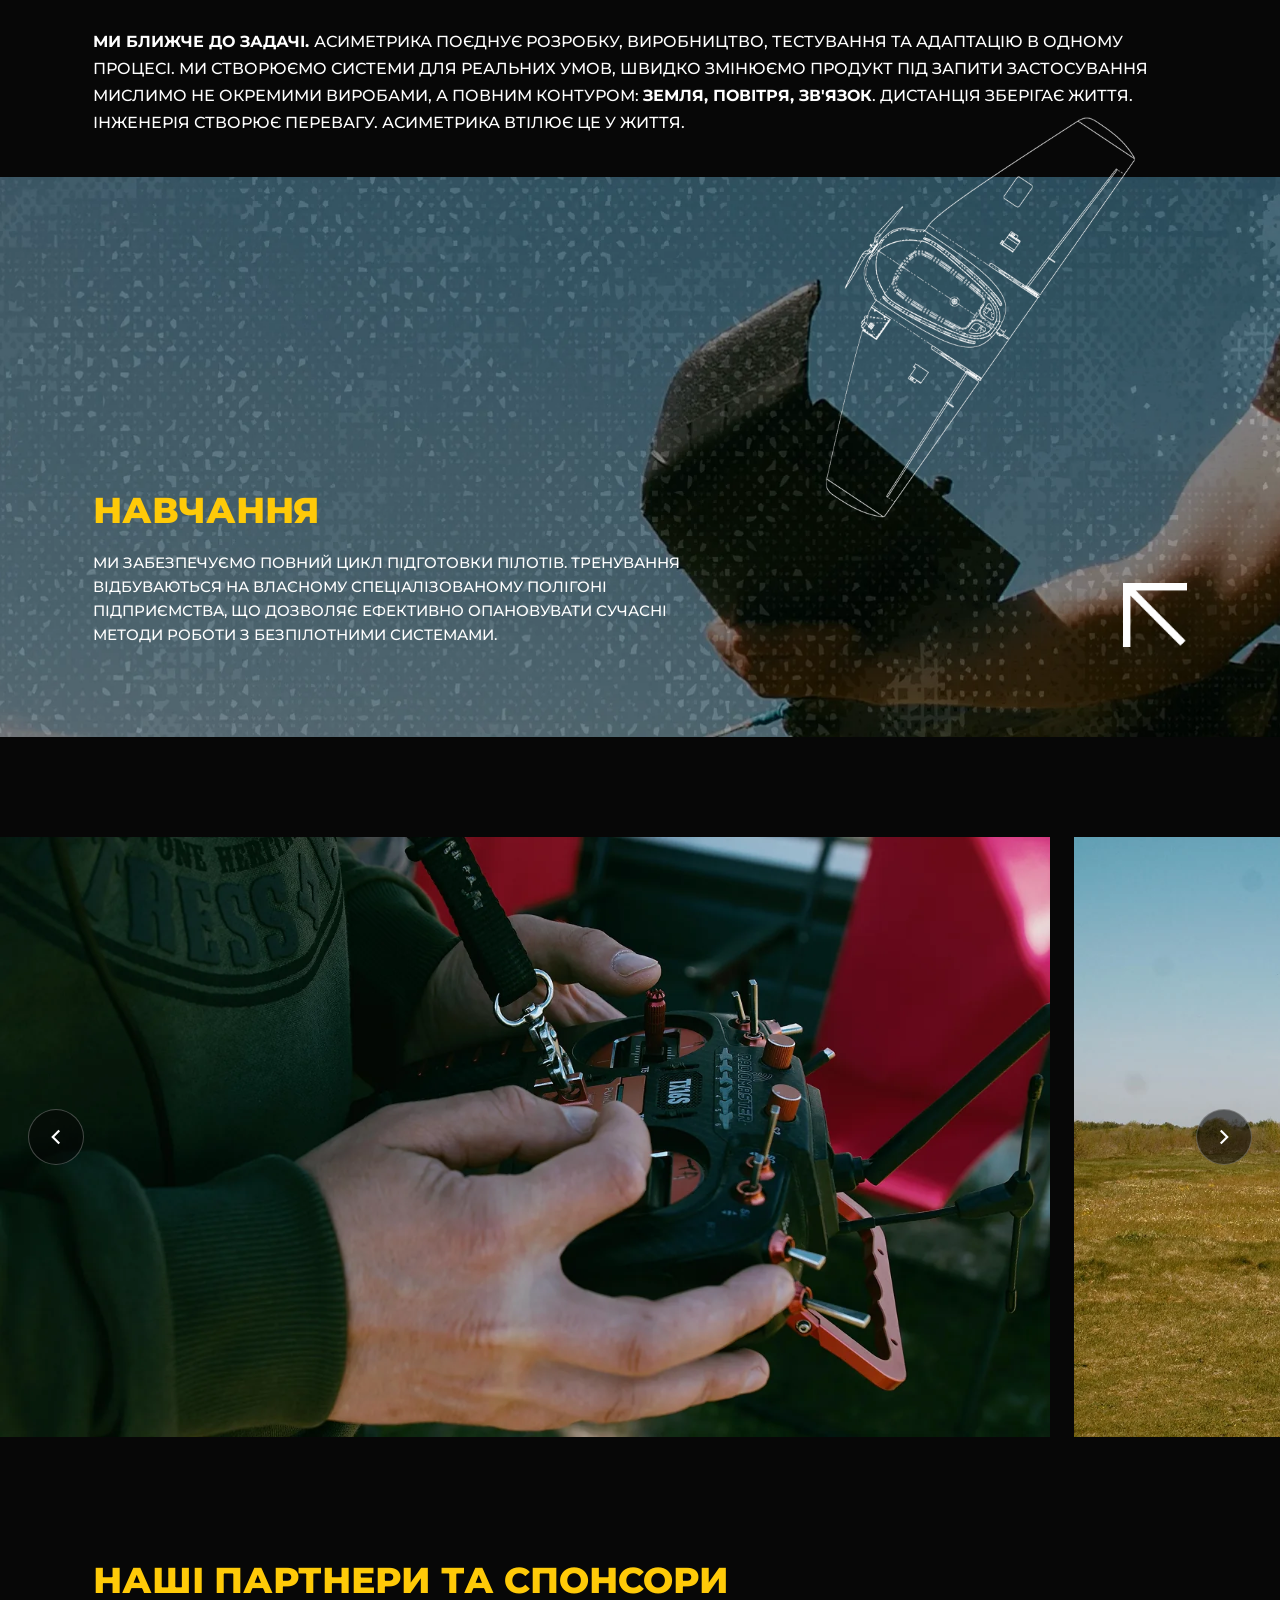
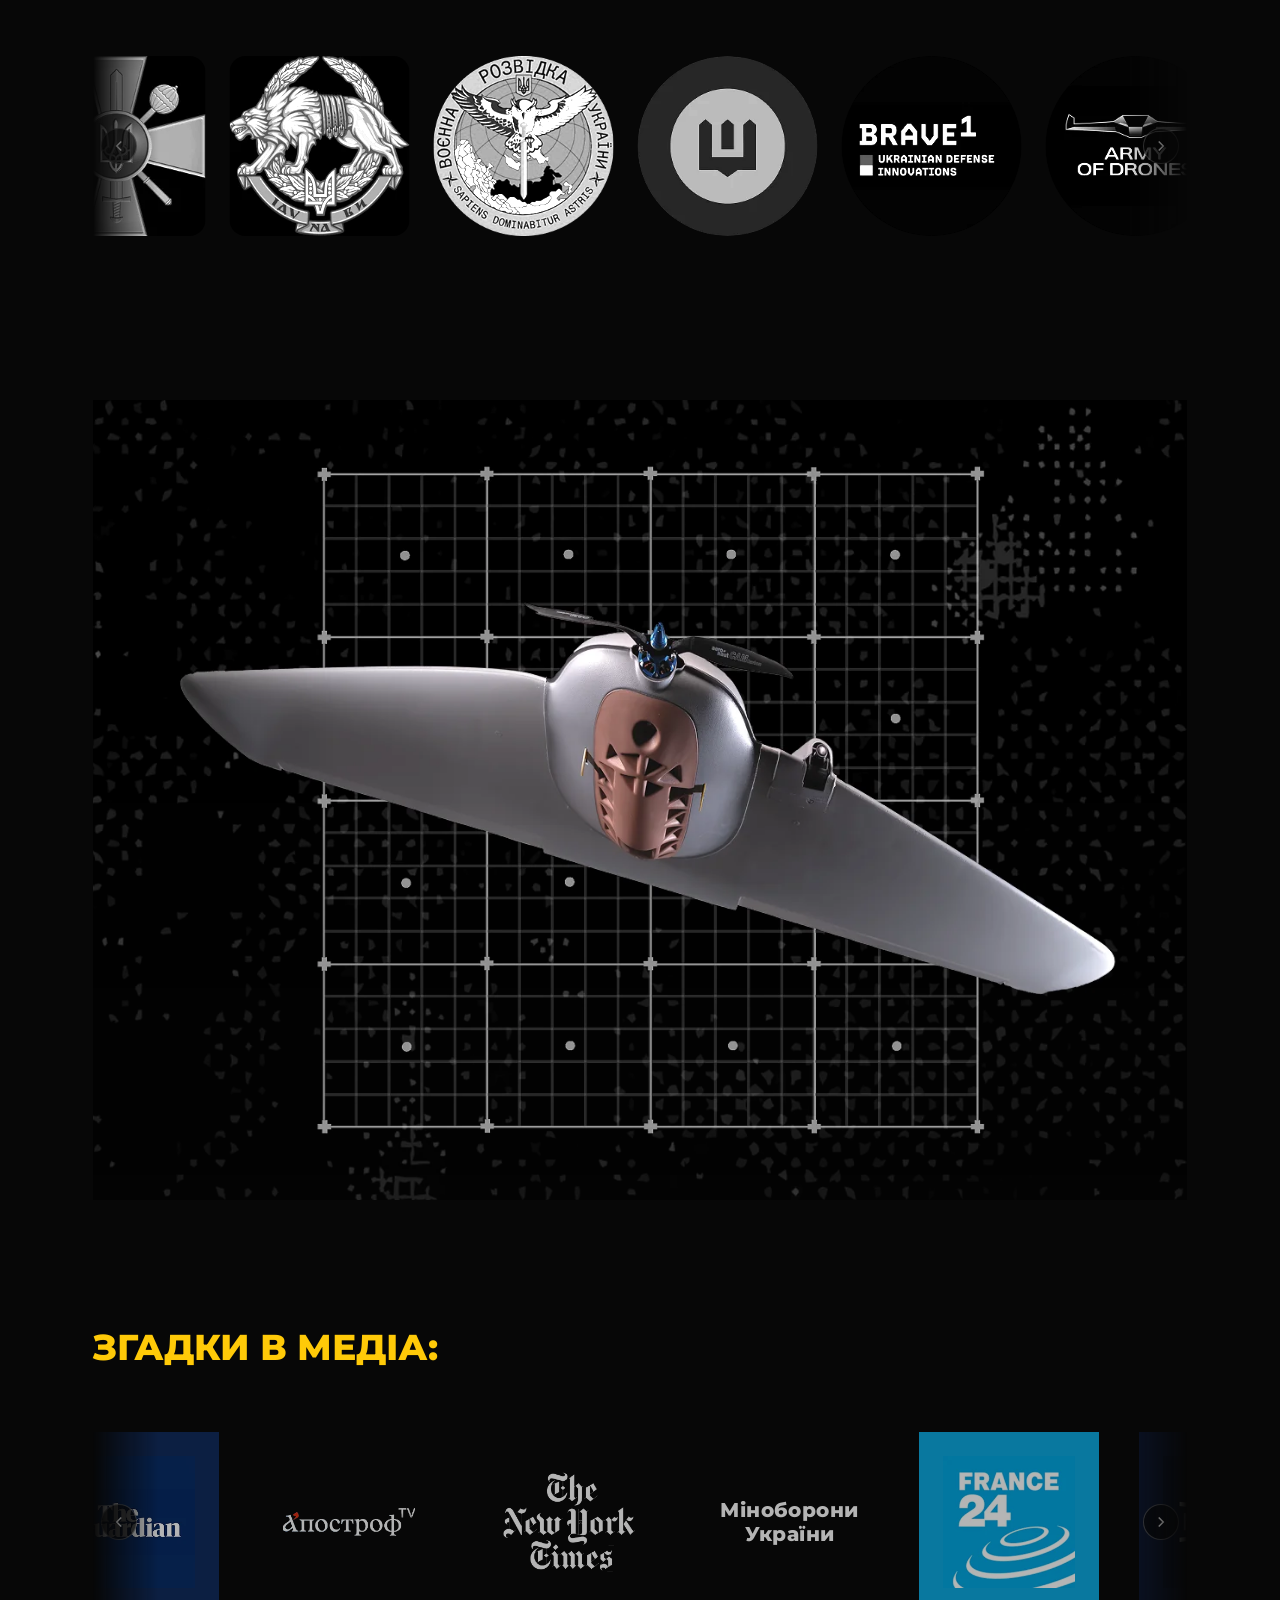
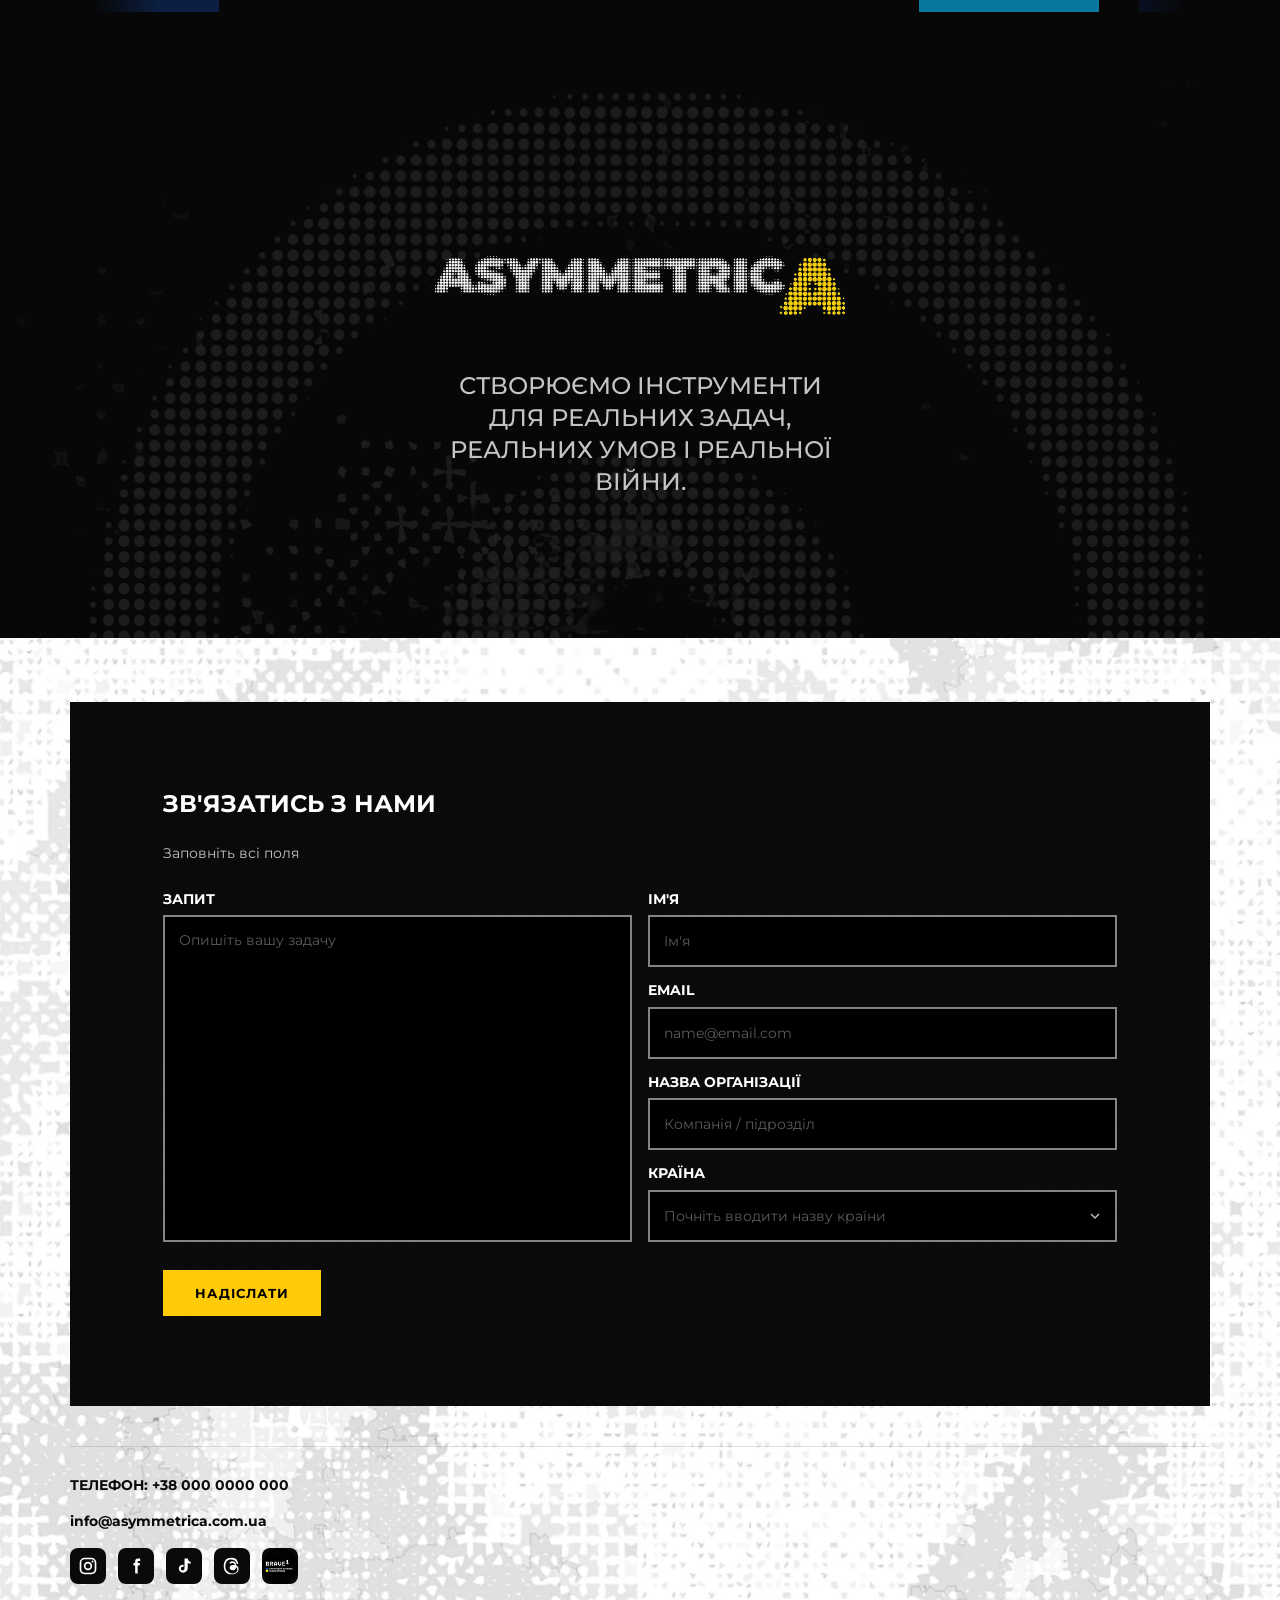
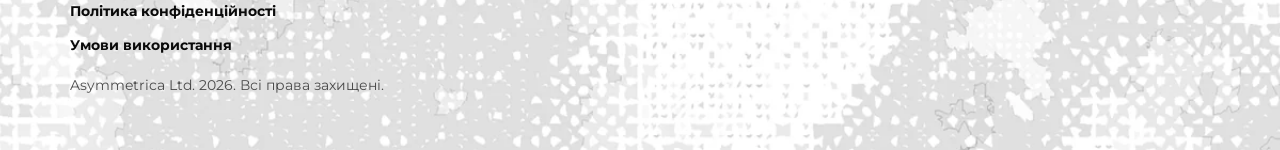
==== commit f5d96a83: "Звести футер в одну колонку замість розкиданого двоколонкового макета Раніше телефон/email стояли по" ====
--- a/html/index.html
+++ b/html/index.html
@@ -8,7 +8,7 @@
   <link rel="preconnect" href="https://fonts.googleapis.com" />
   <link rel="preconnect" href="https://fonts.gstatic.com" crossorigin />
   <link href="https://fonts.googleapis.com/css2?family=Montserrat:wght@500;700;800&display=swap" rel="stylesheet" />
-  <link rel="stylesheet" href="../css/asymmetrica.css?v=32" />
+  <link rel="stylesheet" href="../css/asymmetrica.css?v=33" />
   <script>
     (function () {
       try {
@@ -370,36 +370,28 @@
       </div>
 
       <div class="contact__footer">
-        <div class="contact__footer-row">
-          <div class="contact__info">
-            <b><span data-lang="uk">ТЕЛЕФОН: +38 000 0000 000</span><span data-lang="en" hidden>PHONE: +38 000 0000 000</span></b>
-            <a class="footer-link" href="mailto:info@asymmetrica.com.ua">info@asymmetrica.com.ua</a>
-          </div>
-          <div class="socials">
-            <a class="social" href="https://www.instagram.com/spextrobotix/" target="_blank" rel="noopener noreferrer" aria-label="Instagram">
-              <svg viewBox="0 0 24 24" fill="none" stroke="currentColor" stroke-width="2"><rect x="3" y="3" width="18" height="18" rx="5"/><circle cx="12" cy="12" r="4"/><circle cx="17.5" cy="6.5" r="1.2" fill="currentColor" stroke="none"/></svg>
-            </a>
-            <a class="social" href="https://www.facebook.com/people/Spextr-Robotics/61578538332726/" target="_blank" rel="noopener noreferrer" aria-label="Facebook">
-              <svg viewBox="0 0 24 24" fill="currentColor"><path d="M14 8.5V7c0-.7.5-1 1.2-1H17V3h-2.5C11.9 3 11 4.6 11 6.4v2.1H9v3h2V21h3v-9.5h2.3l.4-3H14z"/></svg>
-            </a>
-            <a class="social" href="https://www.tiktok.com/@spextr.robotix" target="_blank" rel="noopener noreferrer" aria-label="TikTok">
-              <svg viewBox="0 0 24 24" fill="currentColor"><path d="M16.5 3c.3 2.1 1.5 3.6 3.5 3.9v2.4c-1.2.1-2.3-.2-3.5-.8v5.6c0 3.2-2.3 5.9-5.6 5.9-2.9 0-5.1-2.1-5.1-4.9 0-3 2.5-5 5.7-4.6v2.6c-.5-.2-1-.2-1.5-.1-1.1.2-1.8 1-1.7 2.2.1 1.1 1 1.9 2.1 1.9 1.3 0 2.2-1 2.2-2.5V3h3.4z"/></svg>
-            </a>
-            <a class="social" href="https://www.threads.com/@spextrobotix" target="_blank" rel="noopener noreferrer" aria-label="Threads">
-              <svg viewBox="0 0 24 24" fill="currentColor"><path d="M17.3 11.2c-.1 0-.2-.1-.3-.1-.2-3-1.8-4.7-4.5-4.7-1.6 0-3 .7-3.8 2l1.5 1c.6-.9 1.5-1.1 2.3-1.1 1 0 1.8.3 2.2 1 .3.4.5 1 .5 1.7-.7-.1-1.4-.2-2.2-.1-2.4.1-3.9 1.5-3.8 3.4.1 1 .6 1.8 1.4 2.3.7.4 1.6.6 2.5.6 1.2-.1 2.2-.5 2.8-1.4.5-.6.8-1.4.9-2.4.6.4 1.1.9 1.3 1.5.5 1.1.5 2.8-.9 4.2-1.2 1.2-2.7 1.8-4.9 1.8-2.4 0-4.2-.8-5.4-2.3C4.6 17 4 15 4 12.5s.6-4.5 1.7-5.9C6.9 5.1 8.7 4.3 11.1 4.3c2.4 0 4.3.8 5.4 2.4.6.8 1 1.8 1.2 3l1.9-.5c-.3-1.5-.8-2.8-1.6-3.8C17.5 3.1 14.9 2 11.9 2h-.8C8.1 2 5.8 3 4.3 4.9 2.9 6.6 2.2 9 2.1 11.9v.2c0 2.9.7 5.3 2.2 7 1.5 1.9 3.8 2.9 6.8 2.9h.8c2.7 0 4.6-.7 6.2-2.3 2.1-2.1 2-4.7 1.3-6.3-.5-1.1-1.4-2-2.6-2.7l-.5-.4z"/></svg>
-            </a>
-            <a class="social social--brave1" href="https://market-brave1.delta.mil.gov.ua/lohistychni-kolisni/5423/" target="_blank" rel="noopener noreferrer" aria-label="BRAVE1 Market">
-              <img src="../assets/partner-brave1.webp" alt="" loading="lazy" decoding="async" />
-            </a>
-          </div>
-        </div>
-        <div class="contact__footer-row">
-          <div class="contact__legal">
-            <a class="footer-link" href="privacy.html"><span data-lang="uk">Політика конфіденційності</span><span data-lang="en" hidden>Privacy Policy</span></a>
-            <a class="footer-link" href="terms.html"><span data-lang="uk">Умови використання</span><span data-lang="en" hidden>Terms of Use</span></a>
-          </div>
-          <p class="contact__copyright"><span data-lang="uk">Asymmetrica Ltd. 2026. Всі права захищені.</span><span data-lang="en" hidden>Asymmetrica Ltd. 2026. All rights reserved.</span></p>
-        </div>
+        <b><span data-lang="uk">ТЕЛЕФОН: +38 000 0000 000</span><span data-lang="en" hidden>PHONE: +38 000 0000 000</span></b>
+        <a class="footer-link" href="mailto:info@asymmetrica.com.ua">info@asymmetrica.com.ua</a>
+        <div class="socials">
+          <a class="social" href="https://www.instagram.com/spextrobotix/" target="_blank" rel="noopener noreferrer" aria-label="Instagram">
+            <svg viewBox="0 0 24 24" fill="none" stroke="currentColor" stroke-width="2"><rect x="3" y="3" width="18" height="18" rx="5"/><circle cx="12" cy="12" r="4"/><circle cx="17.5" cy="6.5" r="1.2" fill="currentColor" stroke="none"/></svg>
+          </a>
+          <a class="social" href="https://www.facebook.com/people/Spextr-Robotics/61578538332726/" target="_blank" rel="noopener noreferrer" aria-label="Facebook">
+            <svg viewBox="0 0 24 24" fill="currentColor"><path d="M14 8.5V7c0-.7.5-1 1.2-1H17V3h-2.5C11.9 3 11 4.6 11 6.4v2.1H9v3h2V21h3v-9.5h2.3l.4-3H14z"/></svg>
+          </a>
+          <a class="social" href="https://www.tiktok.com/@spextr.robotix" target="_blank" rel="noopener noreferrer" aria-label="TikTok">
+            <svg viewBox="0 0 24 24" fill="currentColor"><path d="M16.5 3c.3 2.1 1.5 3.6 3.5 3.9v2.4c-1.2.1-2.3-.2-3.5-.8v5.6c0 3.2-2.3 5.9-5.6 5.9-2.9 0-5.1-2.1-5.1-4.9 0-3 2.5-5 5.7-4.6v2.6c-.5-.2-1-.2-1.5-.1-1.1.2-1.8 1-1.7 2.2.1 1.1 1 1.9 2.1 1.9 1.3 0 2.2-1 2.2-2.5V3h3.4z"/></svg>
+          </a>
+          <a class="social" href="https://www.threads.com/@spextrobotix" target="_blank" rel="noopener noreferrer" aria-label="Threads">
+            <svg viewBox="0 0 24 24" fill="currentColor"><path d="M17.3 11.2c-.1 0-.2-.1-.3-.1-.2-3-1.8-4.7-4.5-4.7-1.6 0-3 .7-3.8 2l1.5 1c.6-.9 1.5-1.1 2.3-1.1 1 0 1.8.3 2.2 1 .3.4.5 1 .5 1.7-.7-.1-1.4-.2-2.2-.1-2.4.1-3.9 1.5-3.8 3.4.1 1 .6 1.8 1.4 2.3.7.4 1.6.6 2.5.6 1.2-.1 2.2-.5 2.8-1.4.5-.6.8-1.4.9-2.4.6.4 1.1.9 1.3 1.5.5 1.1.5 2.8-.9 4.2-1.2 1.2-2.7 1.8-4.9 1.8-2.4 0-4.2-.8-5.4-2.3C4.6 17 4 15 4 12.5s.6-4.5 1.7-5.9C6.9 5.1 8.7 4.3 11.1 4.3c2.4 0 4.3.8 5.4 2.4.6.8 1 1.8 1.2 3l1.9-.5c-.3-1.5-.8-2.8-1.6-3.8C17.5 3.1 14.9 2 11.9 2h-.8C8.1 2 5.8 3 4.3 4.9 2.9 6.6 2.2 9 2.1 11.9v.2c0 2.9.7 5.3 2.2 7 1.5 1.9 3.8 2.9 6.8 2.9h.8c2.7 0 4.6-.7 6.2-2.3 2.1-2.1 2-4.7 1.3-6.3-.5-1.1-1.4-2-2.6-2.7l-.5-.4z"/></svg>
+          </a>
+          <a class="social social--brave1" href="https://market-brave1.delta.mil.gov.ua/lohistychni-kolisni/5423/" target="_blank" rel="noopener noreferrer" aria-label="BRAVE1 Market">
+            <img src="../assets/partner-brave1.webp" alt="" loading="lazy" decoding="async" />
+          </a>
+        </div>
+        <a class="footer-link" href="privacy.html"><span data-lang="uk">Політика конфіденційності</span><span data-lang="en" hidden>Privacy Policy</span></a>
+        <a class="footer-link" href="terms.html"><span data-lang="uk">Умови використання</span><span data-lang="en" hidden>Terms of Use</span></a>
+        <p class="contact__copyright"><span data-lang="uk">Asymmetrica Ltd. 2026. Всі права захищені.</span><span data-lang="en" hidden>Asymmetrica Ltd. 2026. All rights reserved.</span></p>
       </div>
     </section>
 
--- a/css/asymmetrica.css
+++ b/css/asymmetrica.css
@@ -505,21 +505,17 @@
 
 .cta:active { transform: translateY(1px); }
 
-.contact__footer { position: relative; z-index: 1; width: 100%; max-width: var(--maxw); display: flex; flex-direction: column; gap: 24px; padding-top: 24px; border-top: 1px solid rgba(10,10,10,.12); font-size: 12px; color: var(--panel); }
-
-.contact__footer-row { width: 100%; display: flex; align-items: center; justify-content: space-between; gap: 16px 20px; flex-wrap: wrap; }
-
-.contact__info, .contact__legal { display: flex; align-items: center; gap: 12px 24px; flex-wrap: wrap; }
-
-.contact__info b { line-height: 1.5; }
-
-.contact__copyright { opacity: .7; }
+.contact__footer { position: relative; z-index: 1; width: 100%; max-width: var(--maxw); display: flex; flex-direction: column; align-items: flex-start; gap: 14px; padding-top: 24px; border-top: 1px solid rgba(10,10,10,.12); font-size: 12px; color: var(--panel); }
+
+.contact__footer b { line-height: 1.5; }
+
+.contact__copyright { opacity: .7; margin-top: 6px; }
 
 .footer-link { color: var(--panel); font-weight: 700; text-decoration: none; transition: color .18s; }
 
 .footer-link:hover { color: var(--accent); }
 
-.socials { display: flex; align-items: center; gap: 12px; }
+.socials { display: flex; align-items: center; gap: 12px; margin: 2px 0; }
 
 .social { width: 36px; height: 36px; border-radius: 8px; overflow: hidden; display: flex; align-items: center; justify-content: center; flex-shrink: 0; background: var(--panel); color: var(--ink); transition: transform .2s ease, opacity .2s ease; }
 
@@ -635,7 +631,7 @@
 
   .manifesto__row { gap: 40px; flex-direction: initial; }
 
-  .manifesto__lines, .contact__info { gap: 40px; }
+  .manifesto__lines { gap: 40px; }
 
   .manifesto__icon { width: 340px; max-width: 30%; }
 
@@ -687,13 +683,11 @@
 
   .form__col { flex: 1 1 260px; width: auto; }
 
-  .contact__info b { line-height: 44px; }
-
   .field--area { min-height: 220px; }
 
   .cta { padding: 15px 32px; width: initial; margin-top: initial; }
 
-  .contact__footer { gap: 28px; padding-top: 28px; font-size: 14px; }
+  .contact__footer { gap: 16px; padding-top: 28px; font-size: 14px; }
 
   .to-top { --to-top-gap: 32px; right: 32px; }
 
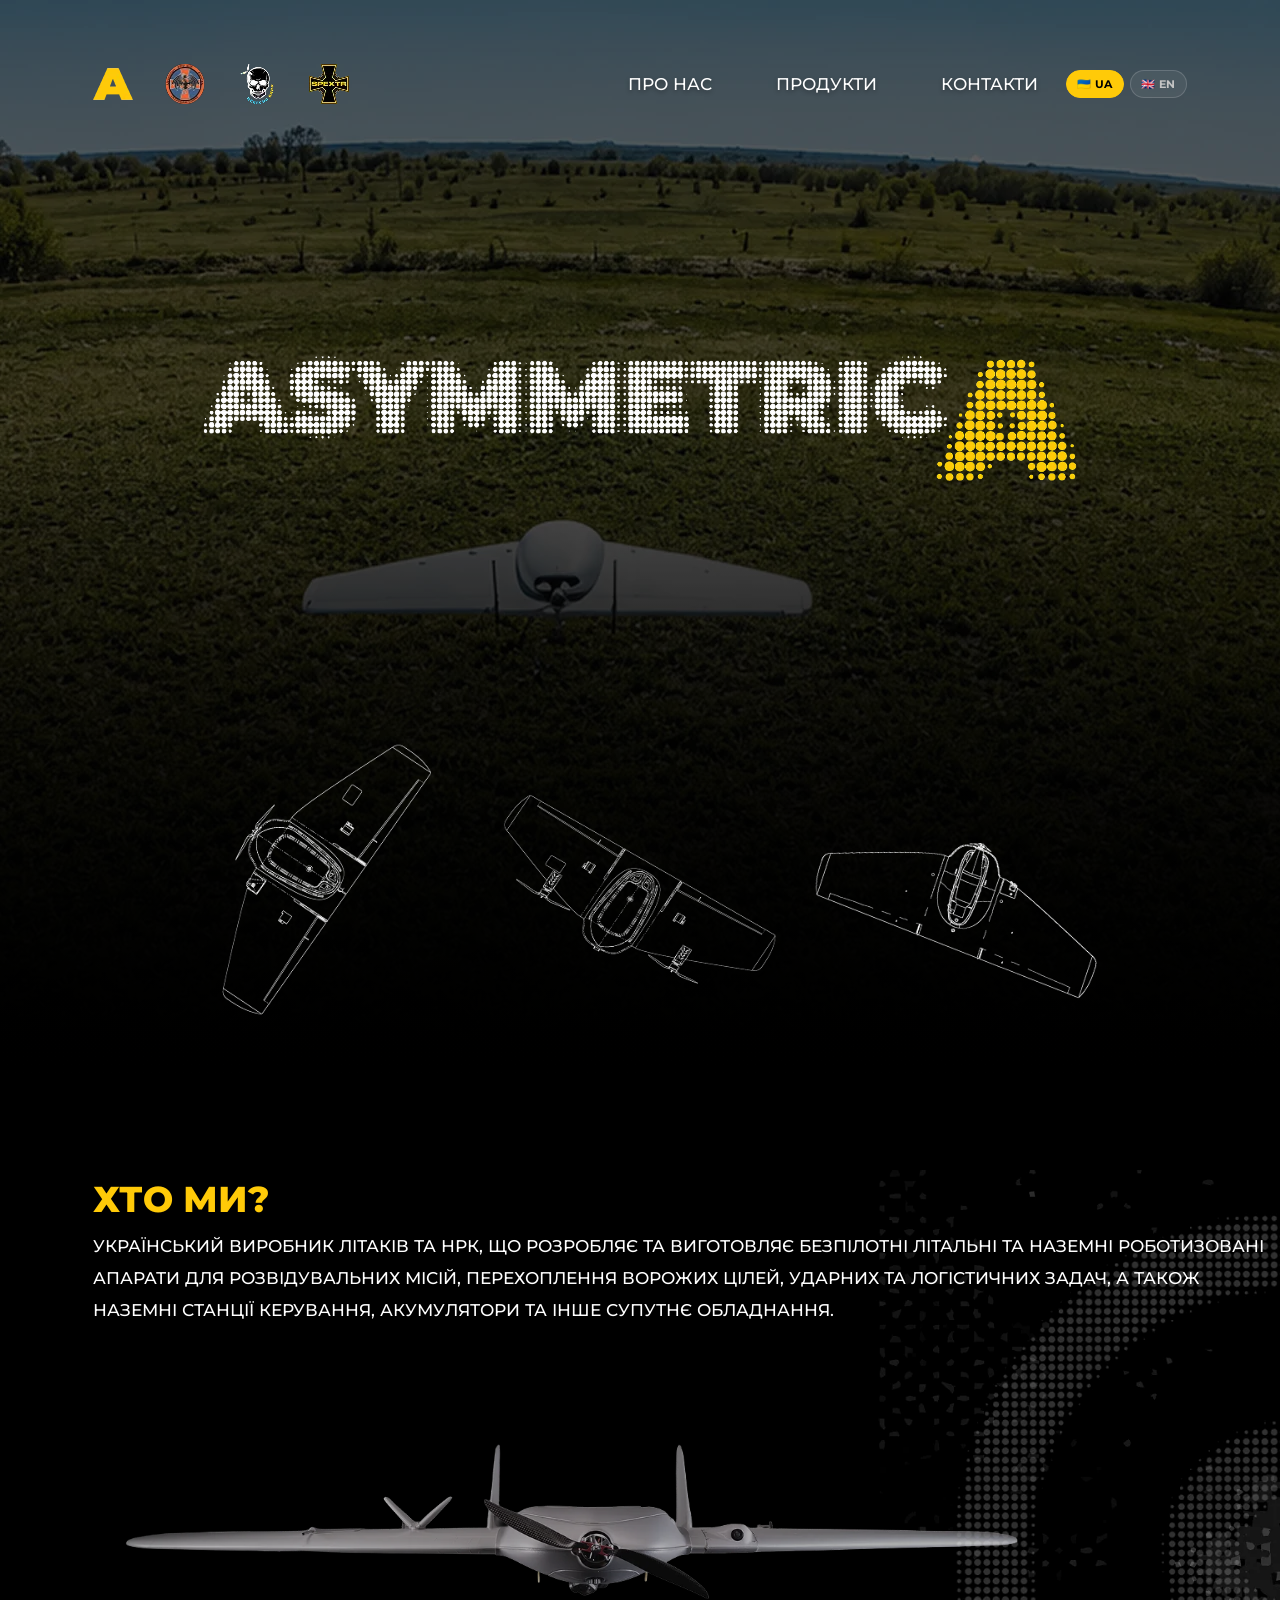
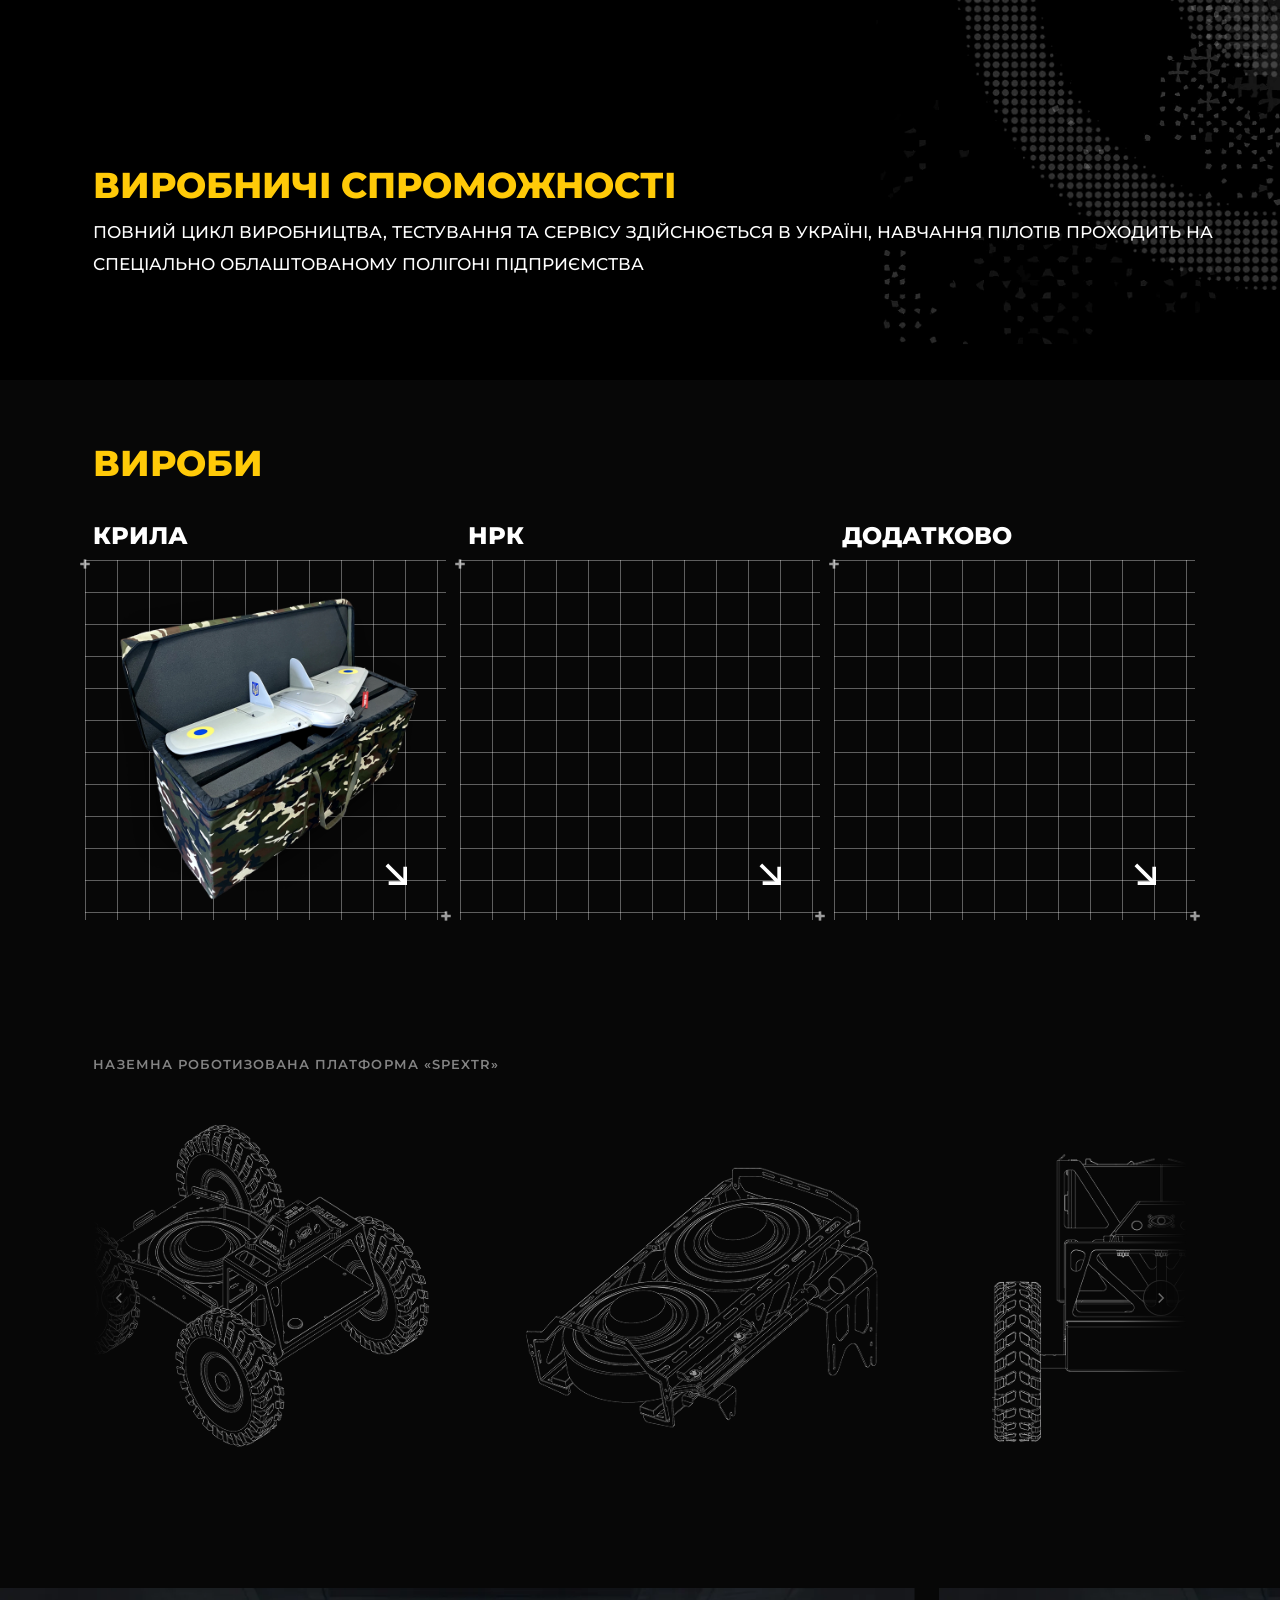
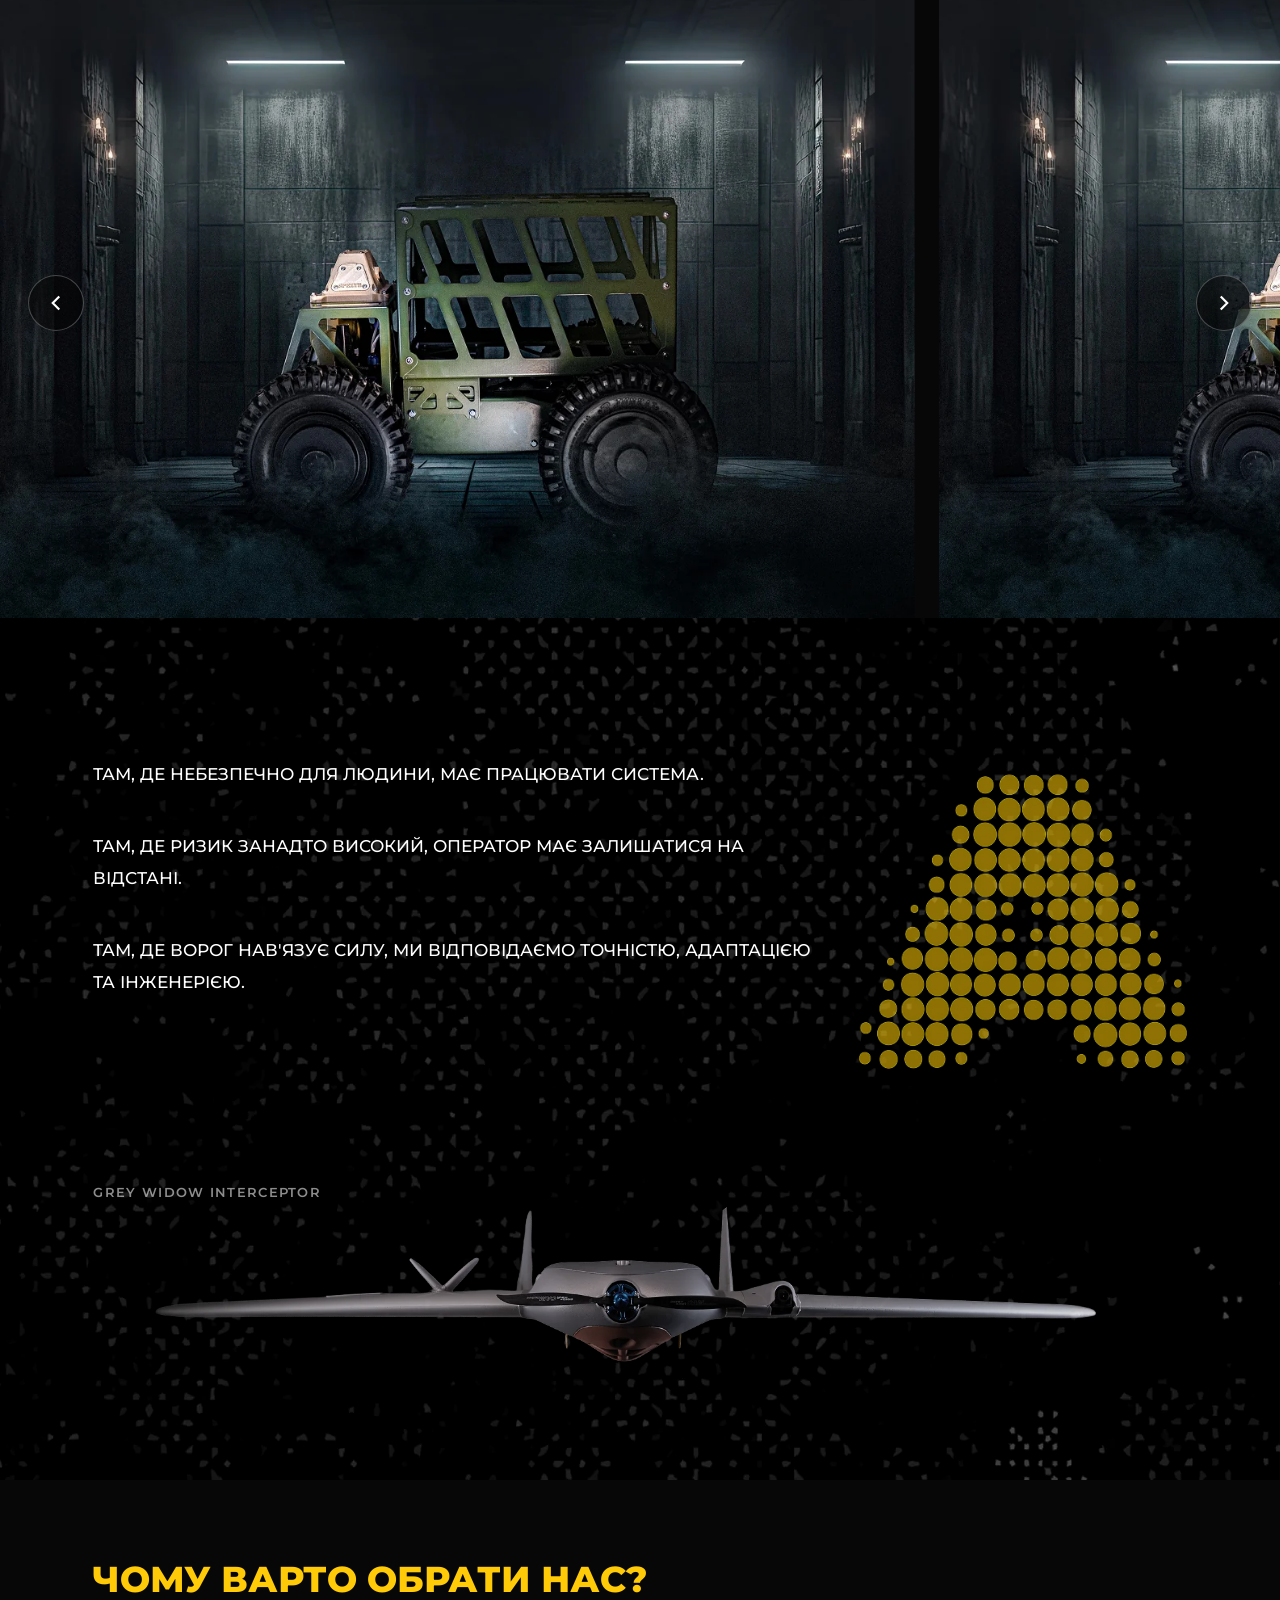
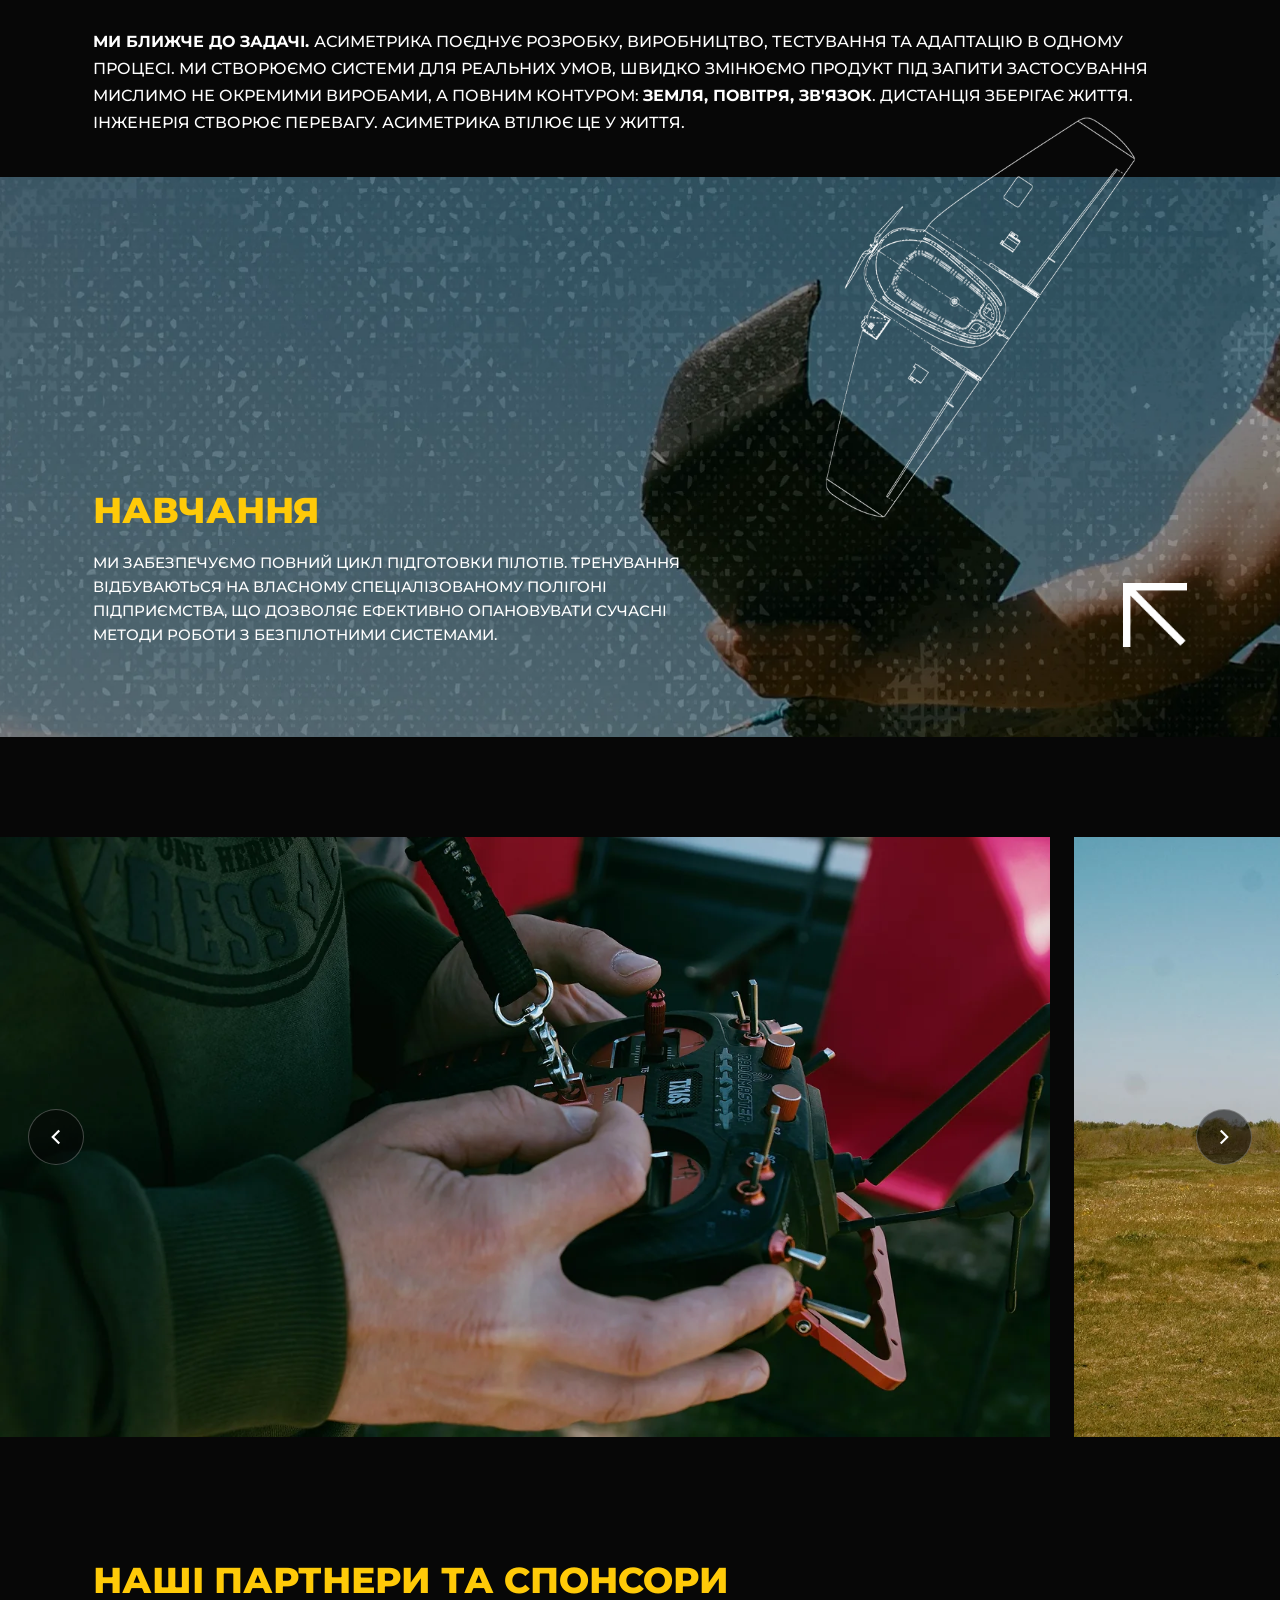
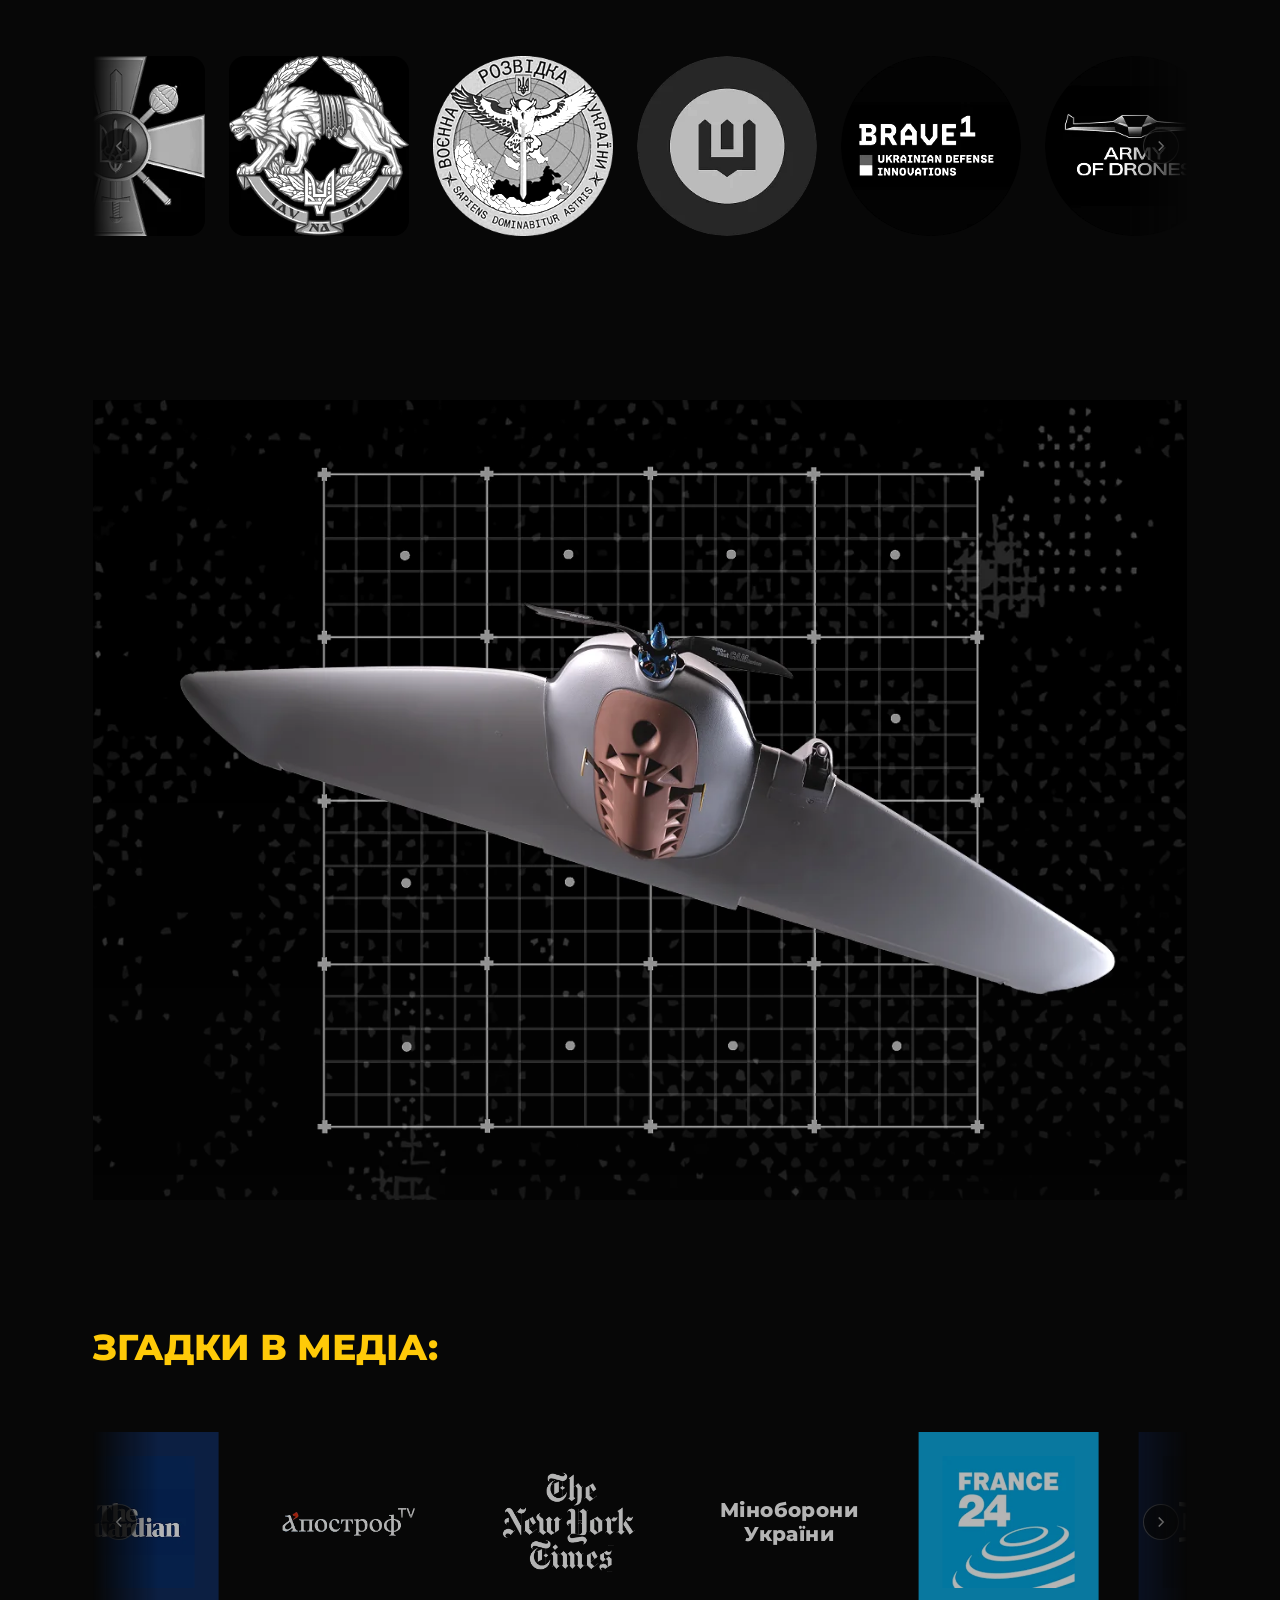
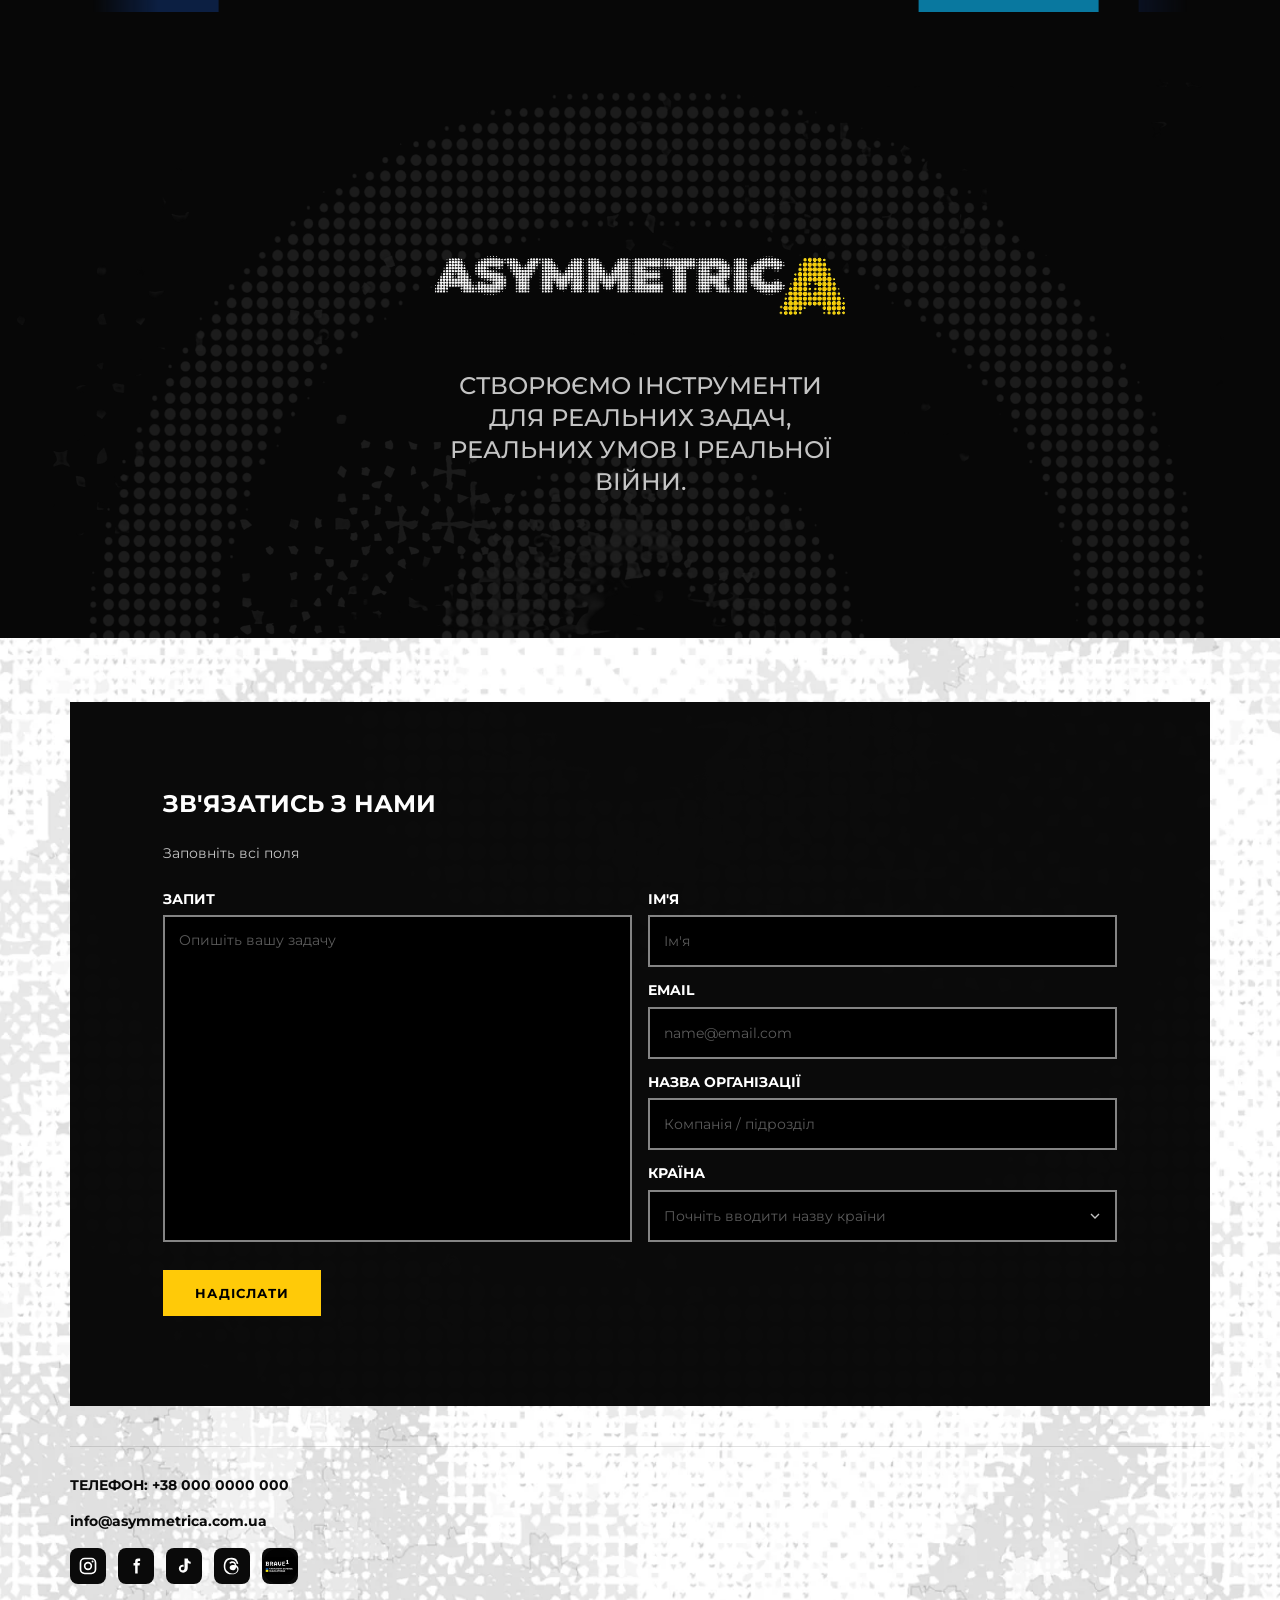
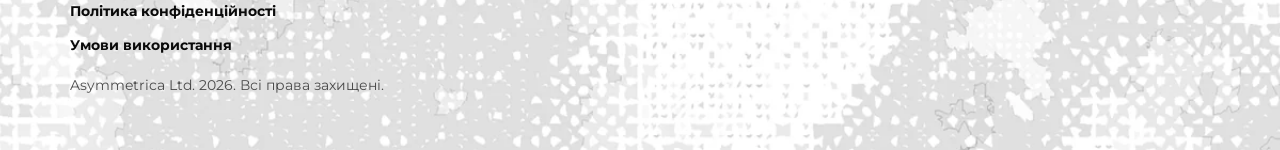
==== commit 7bd13231: "Додати окрему сторінку "Соцмережі та контакти" за референсом Кнопка "КОНТАКТИ" в хедері (десктопна н" ====
--- a/html/index.html
+++ b/html/index.html
@@ -43,7 +43,7 @@
           <nav class="menu" aria-label="Головна навігація" data-en-aria="Main navigation">
             <a class="js-nav" href="#about"><span data-lang="uk">ПРО НАС</span><span data-lang="en" hidden>ABOUT US</span></a>
             <a class="js-nav" href="#products"><span data-lang="uk">ПРОДУКТИ</span><span data-lang="en" hidden>PRODUCTS</span></a>
-            <a class="js-nav" href="#contact"><span data-lang="uk">КОНТАКТИ</span><span data-lang="en" hidden>CONTACTS</span></a>
+            <a href="contacts.html"><span data-lang="uk">КОНТАКТИ</span><span data-lang="en" hidden>CONTACTS</span></a>
           </nav>
           <div class="lang-switch lang-switch--header js-lang-switch" role="group" aria-label="Мова сайту / Site language">
             <button type="button" class="lang-switch__btn js-lang-btn" data-lang-btn="uk" aria-pressed="true">🇺🇦 UA</button>
@@ -73,7 +73,7 @@
             <a class="mobile-menu__sublink" href="gstation.html"><span data-lang="uk">ДОДАТКОВО</span><span data-lang="en" hidden>ADD-ONS</span></a>
           </div>
         </div>
-        <a class="mobile-menu__link js-nav" href="#contact"><span data-lang="uk">КОНТАКТИ</span><span data-lang="en" hidden>CONTACTS</span></a>
+        <a class="mobile-menu__link" href="contacts.html"><span data-lang="uk">КОНТАКТИ</span><span data-lang="en" hidden>CONTACTS</span></a>
       </nav>
 
       <div class="hero__center">
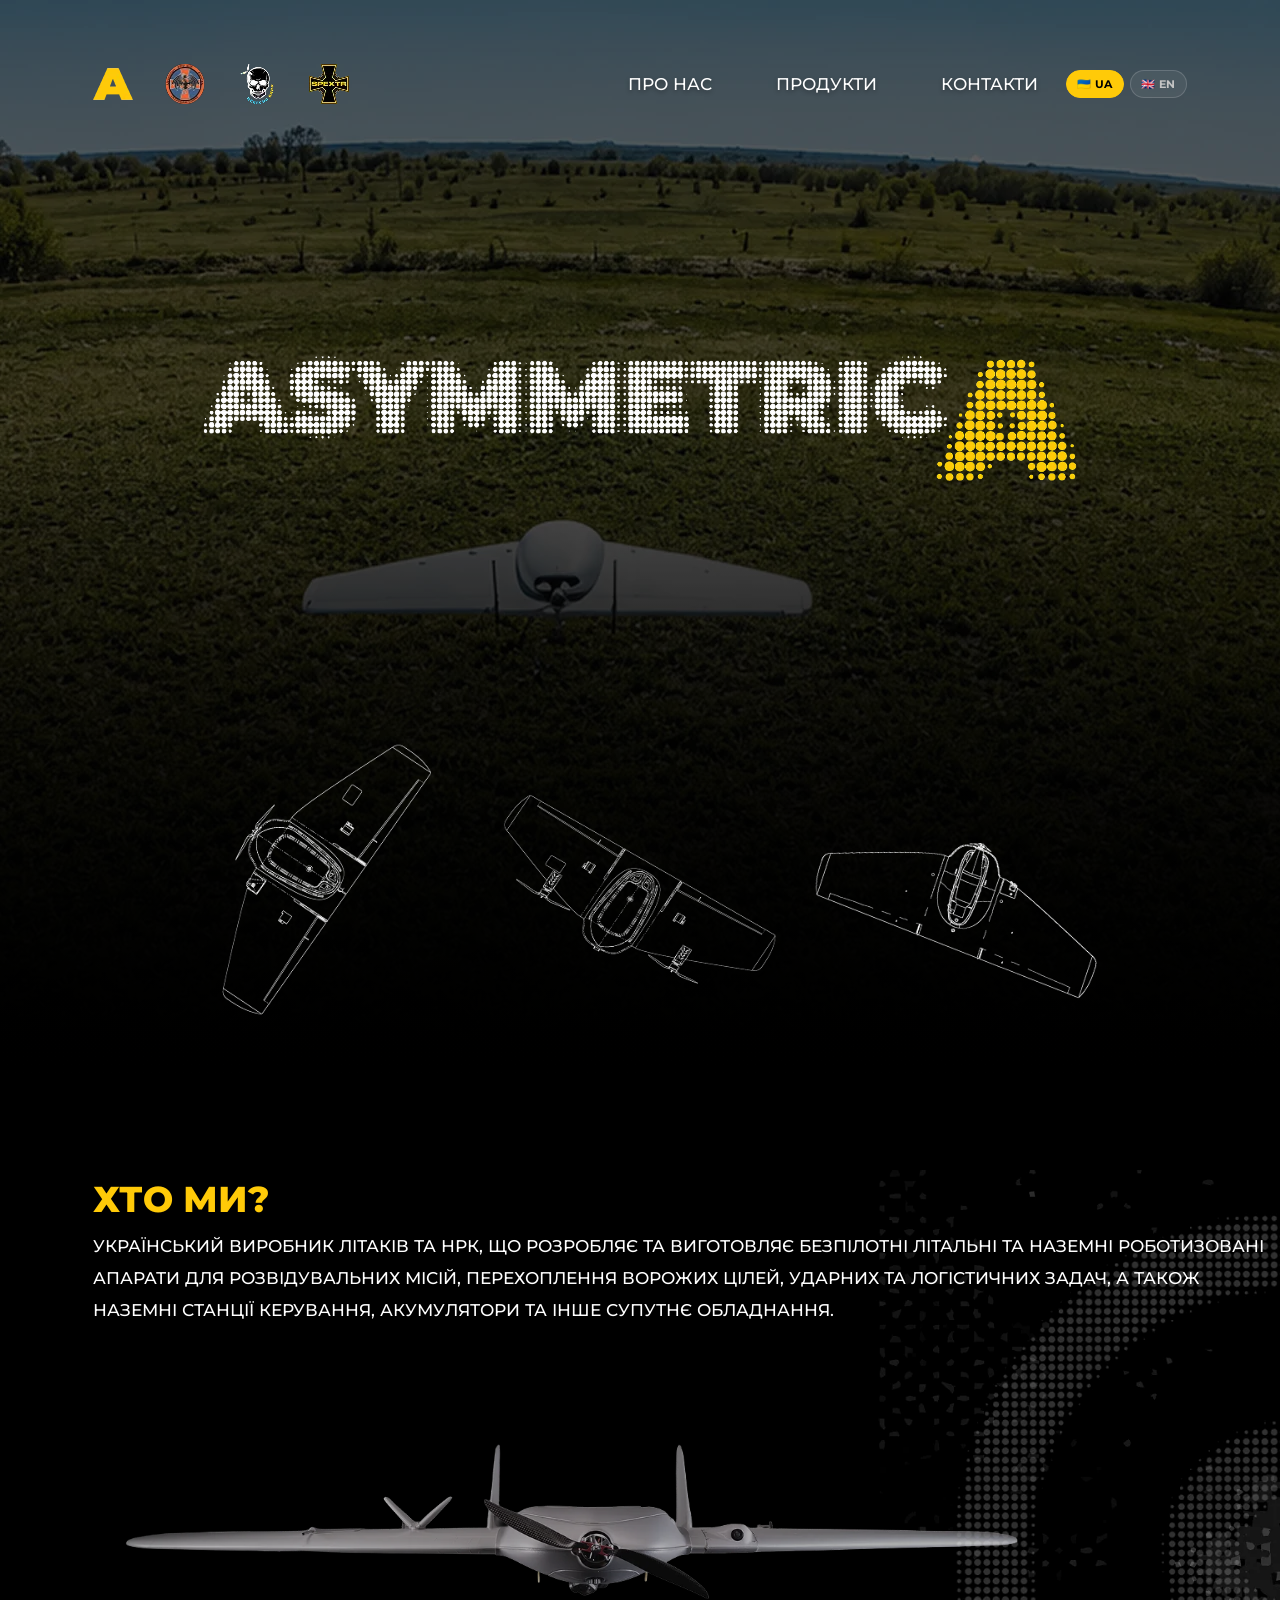
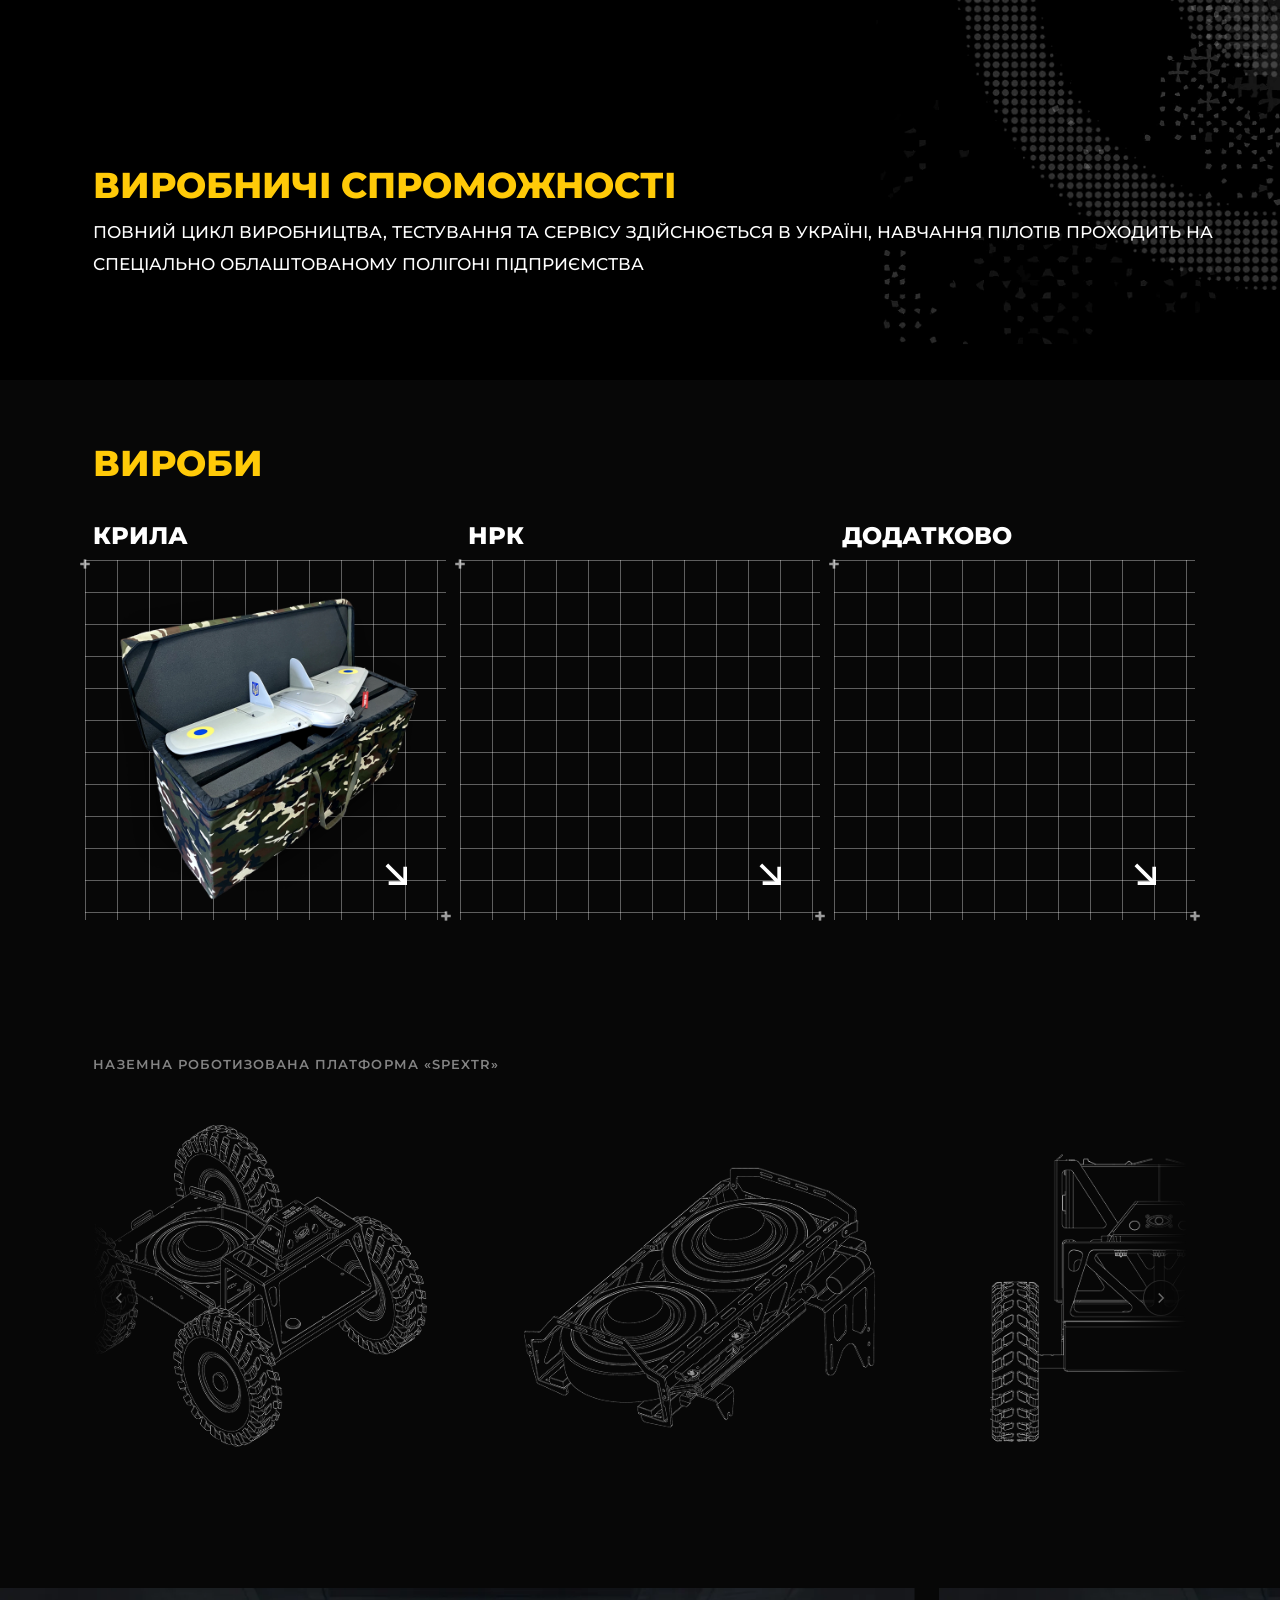
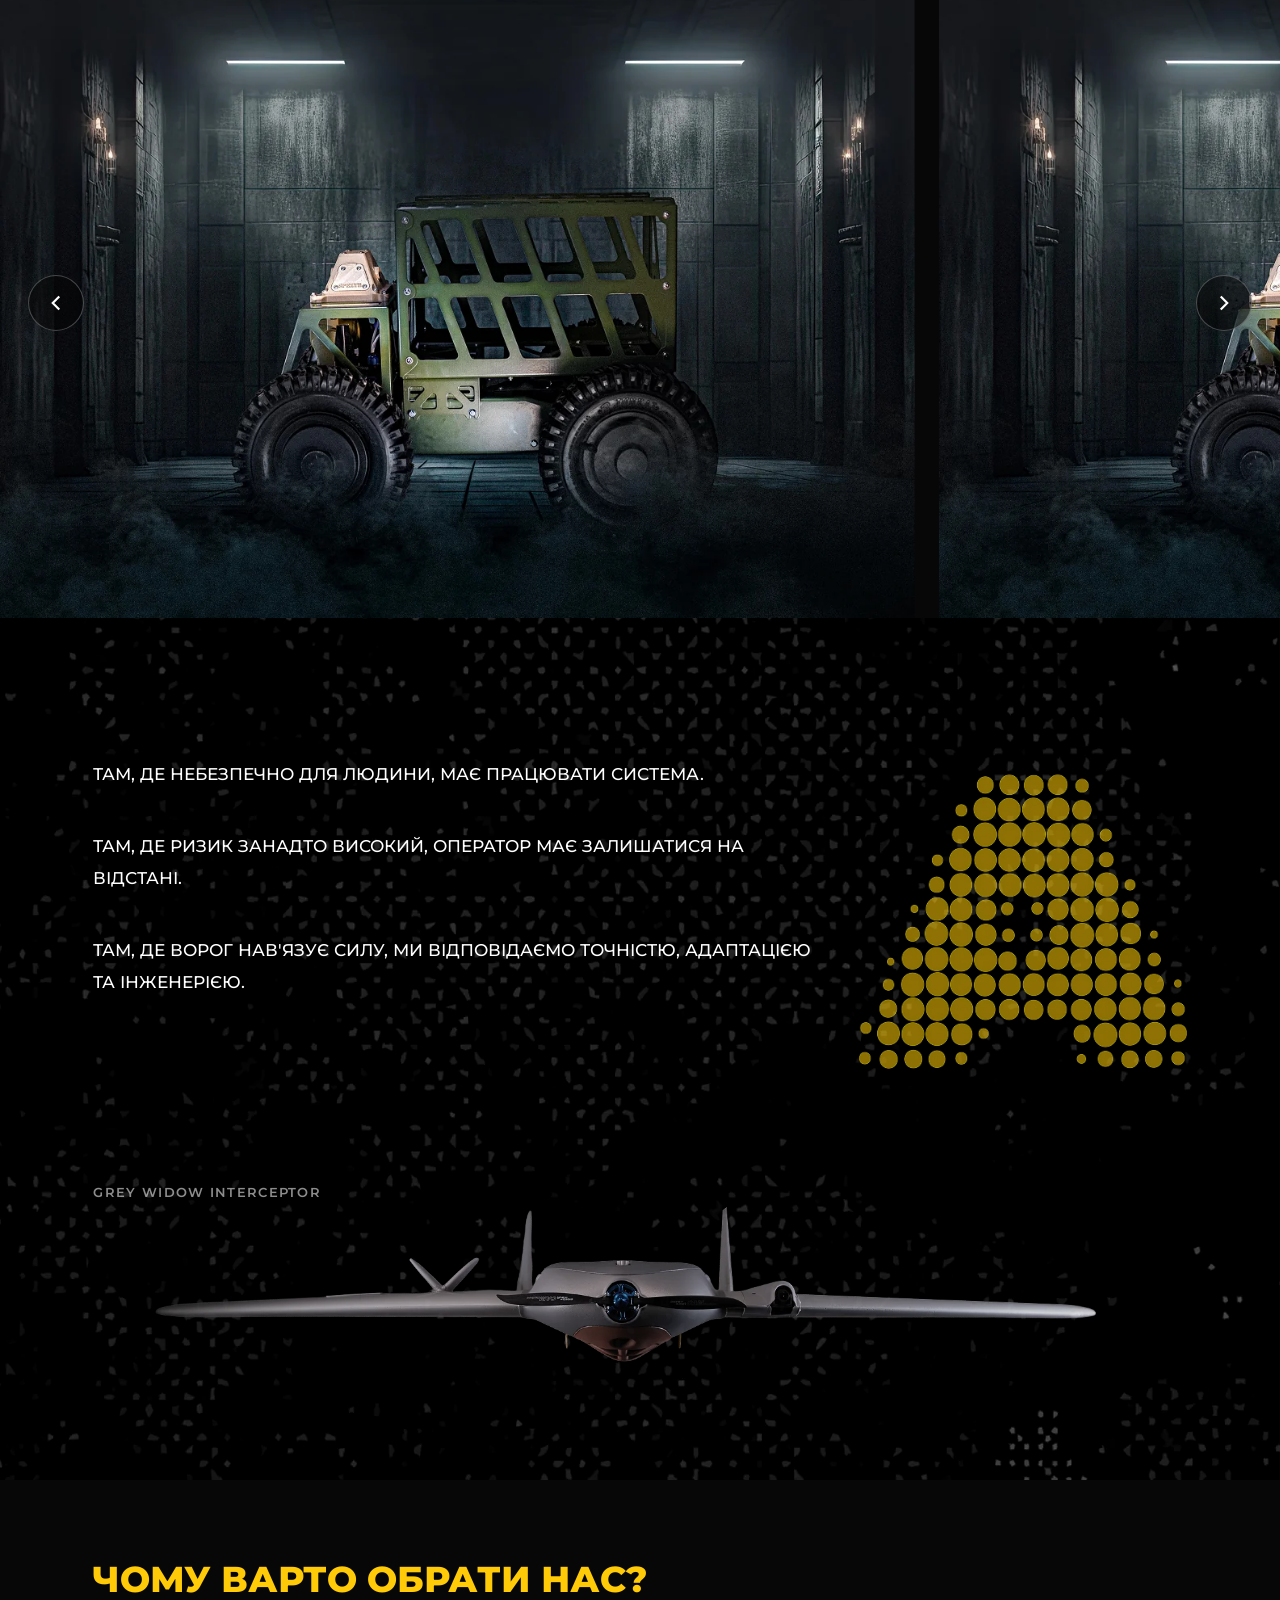
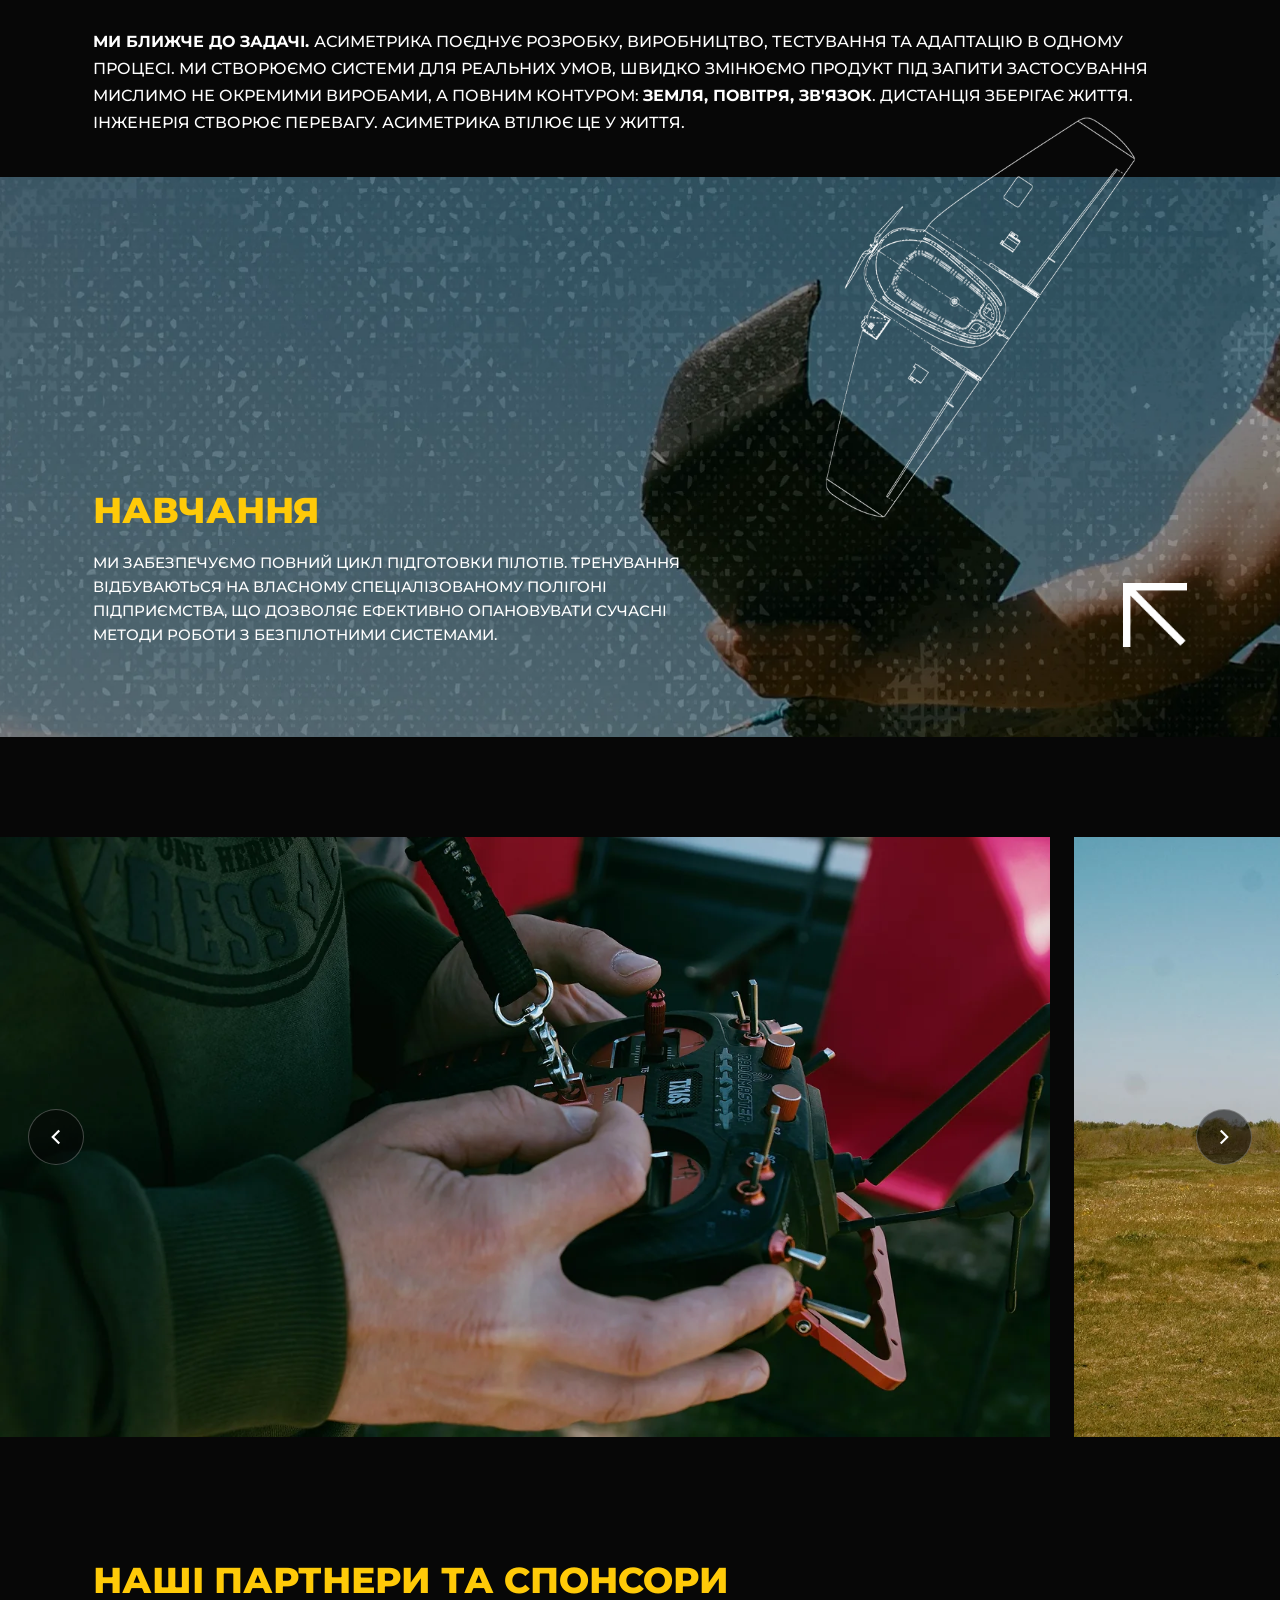
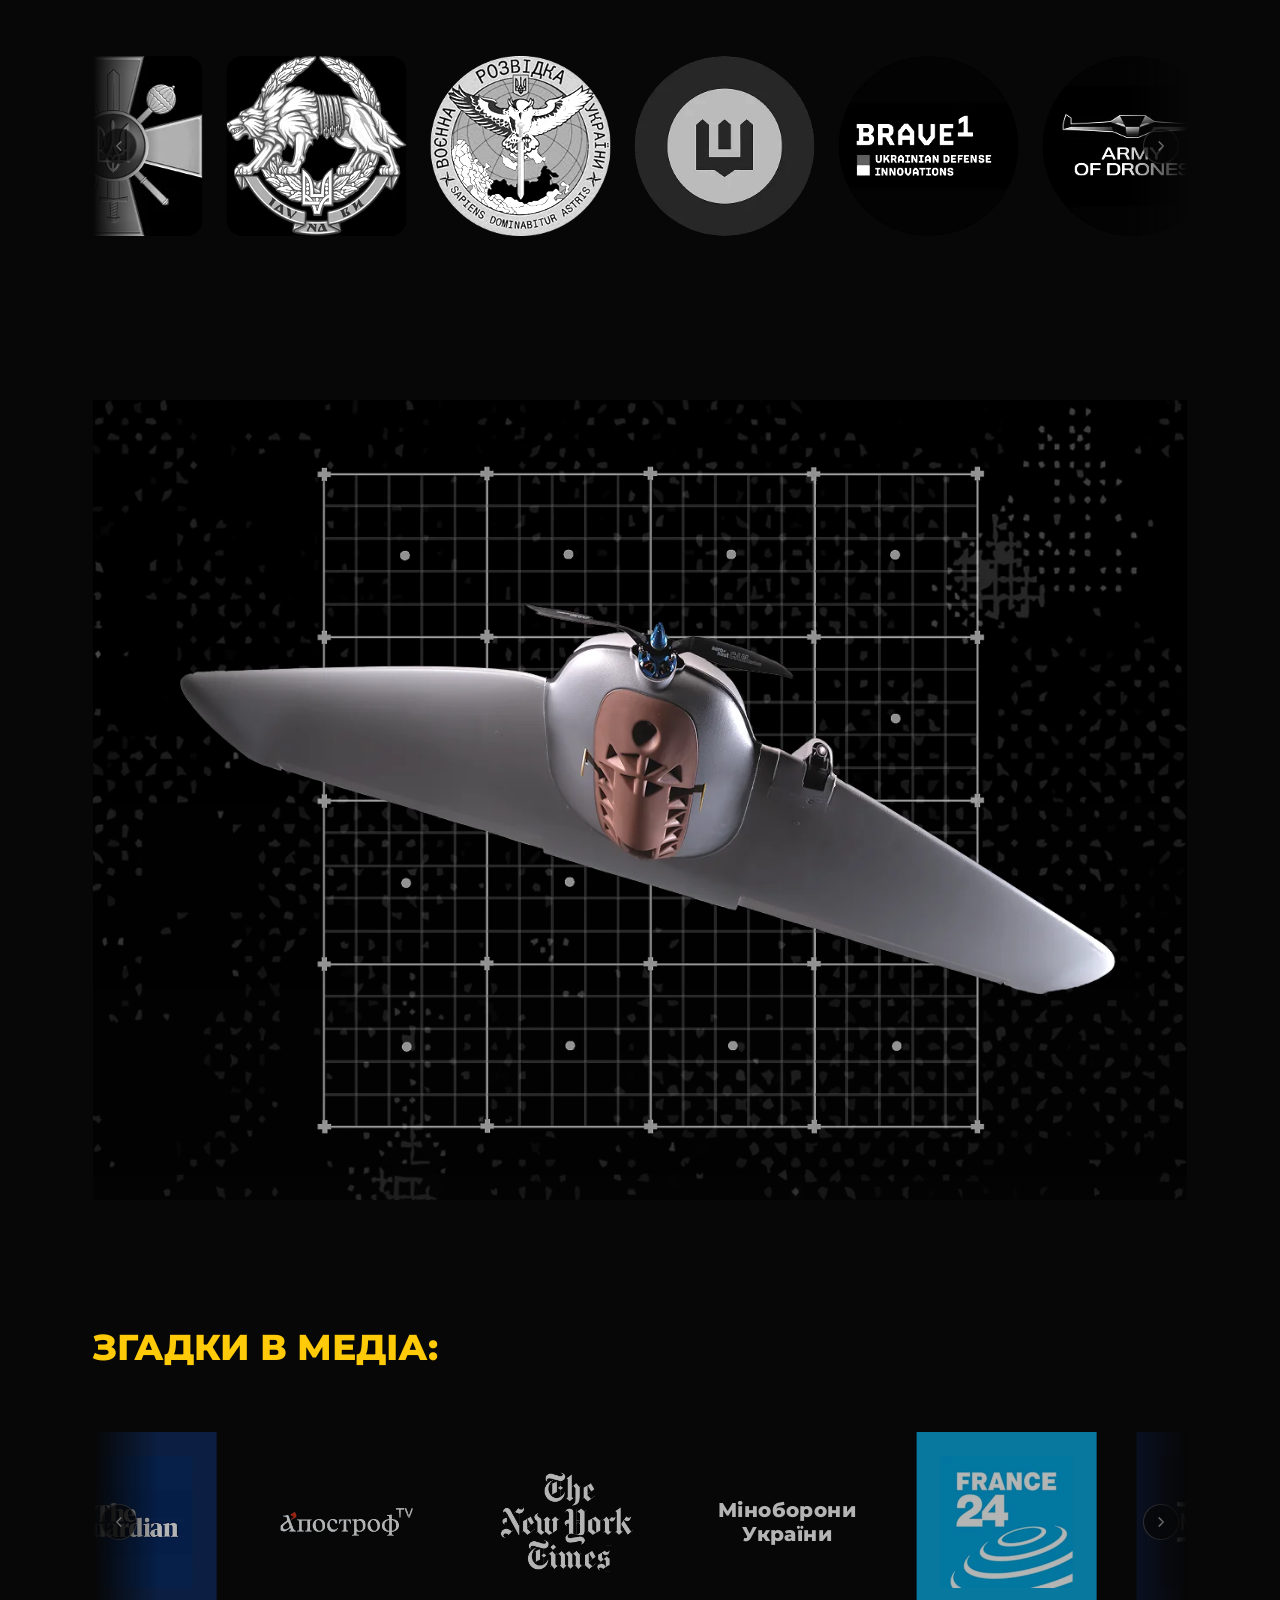
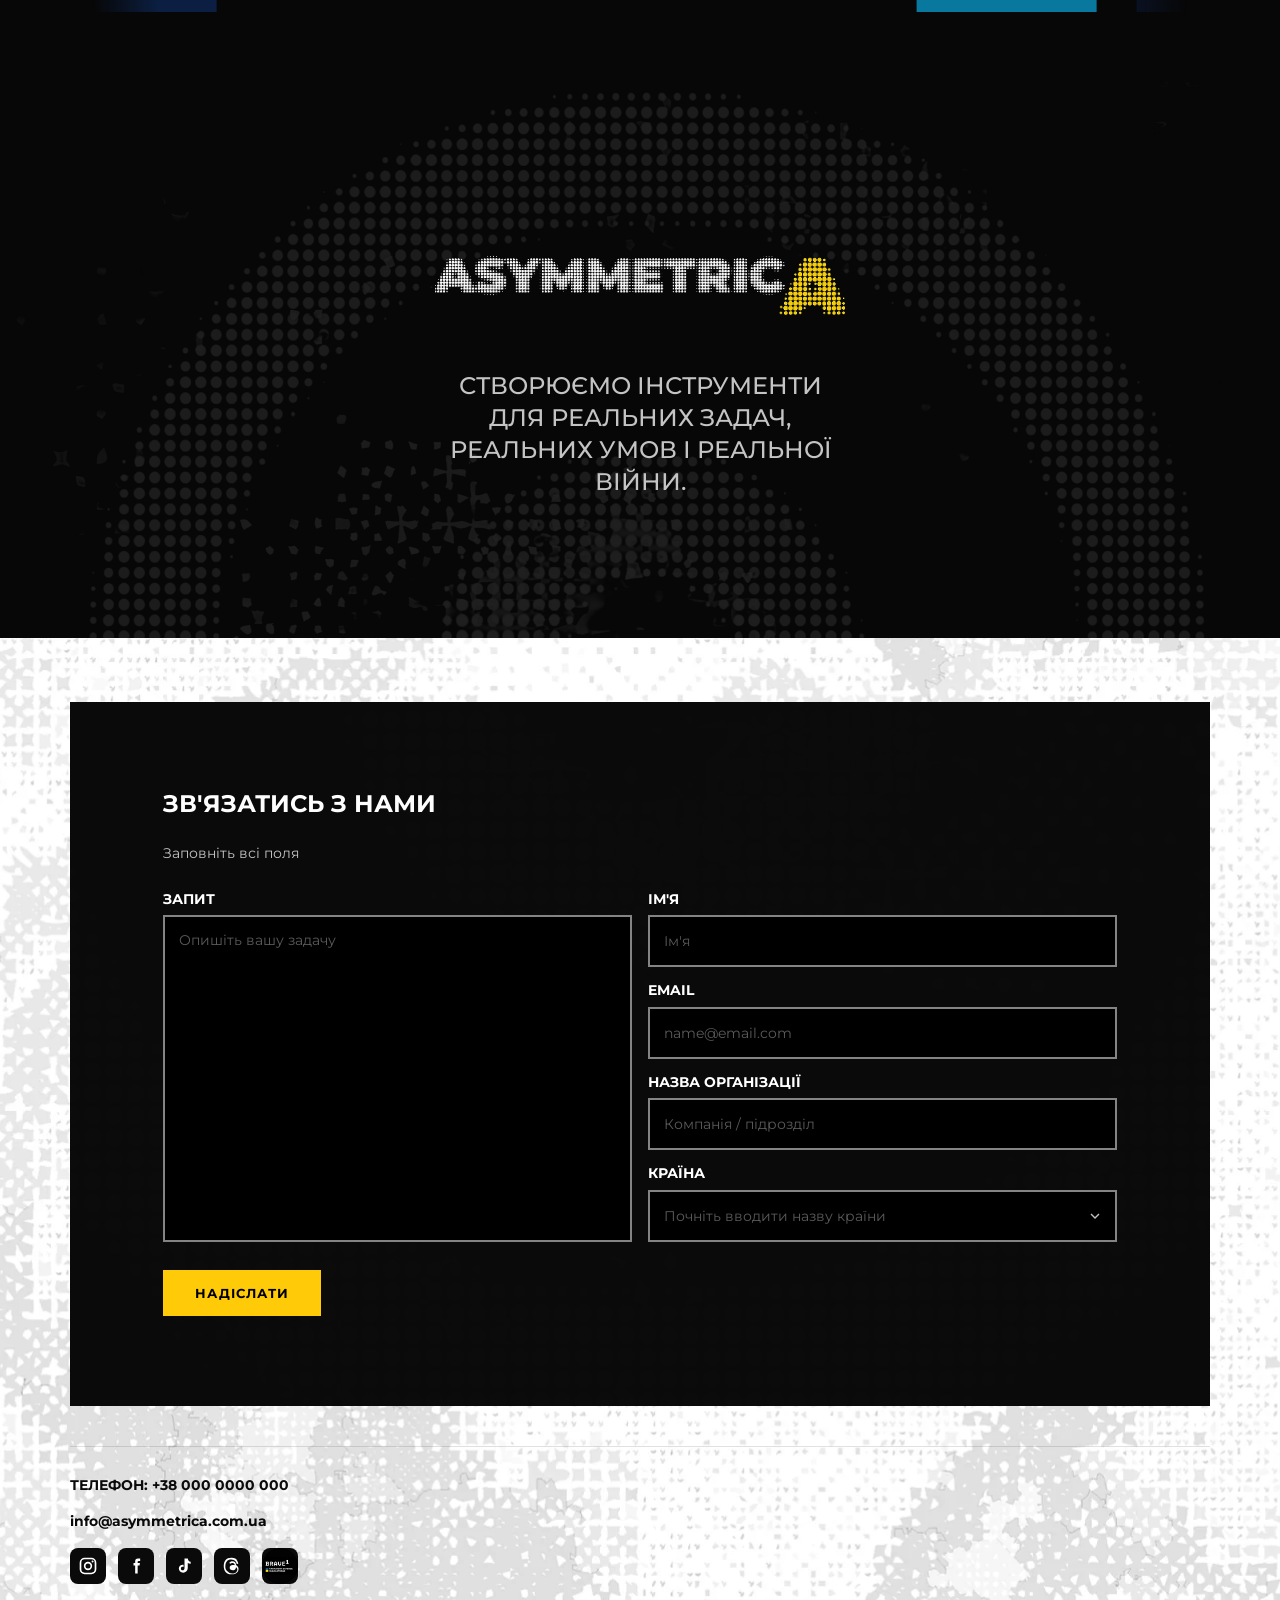
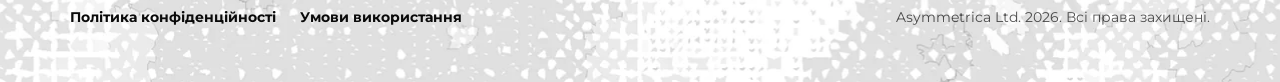
==== commit b524a0ee: "Move footer copyright back to right side, keep rest single-column Per user feedback: the single-colu" ====
--- a/html/index.html
+++ b/html/index.html
@@ -8,7 +8,7 @@
   <link rel="preconnect" href="https://fonts.googleapis.com" />
   <link rel="preconnect" href="https://fonts.gstatic.com" crossorigin />
   <link href="https://fonts.googleapis.com/css2?family=Montserrat:wght@500;700;800&display=swap" rel="stylesheet" />
-  <link rel="stylesheet" href="../css/asymmetrica.css?v=33" />
+  <link rel="stylesheet" href="../css/asymmetrica.css?v=34" />
   <script>
     (function () {
       try {
@@ -389,9 +389,13 @@
             <img src="../assets/partner-brave1.webp" alt="" loading="lazy" decoding="async" />
           </a>
         </div>
-        <a class="footer-link" href="privacy.html"><span data-lang="uk">Політика конфіденційності</span><span data-lang="en" hidden>Privacy Policy</span></a>
-        <a class="footer-link" href="terms.html"><span data-lang="uk">Умови використання</span><span data-lang="en" hidden>Terms of Use</span></a>
-        <p class="contact__copyright"><span data-lang="uk">Asymmetrica Ltd. 2026. Всі права захищені.</span><span data-lang="en" hidden>Asymmetrica Ltd. 2026. All rights reserved.</span></p>
+        <div class="contact__footer-row">
+          <div class="contact__legal">
+            <a class="footer-link" href="privacy.html"><span data-lang="uk">Політика конфіденційності</span><span data-lang="en" hidden>Privacy Policy</span></a>
+            <a class="footer-link" href="terms.html"><span data-lang="uk">Умови використання</span><span data-lang="en" hidden>Terms of Use</span></a>
+          </div>
+          <p class="contact__copyright"><span data-lang="uk">Asymmetrica Ltd. 2026. Всі права захищені.</span><span data-lang="en" hidden>Asymmetrica Ltd. 2026. All rights reserved.</span></p>
+        </div>
       </div>
     </section>
 
--- a/css/asymmetrica.css
+++ b/css/asymmetrica.css
@@ -509,7 +509,11 @@
 
 .contact__footer b { line-height: 1.5; }
 
-.contact__copyright { opacity: .7; margin-top: 6px; }
+.contact__footer-row { width: 100%; display: flex; align-items: center; justify-content: space-between; gap: 8px 24px; flex-wrap: wrap; margin-top: 6px; }
+
+.contact__legal { display: flex; align-items: center; gap: 8px 24px; flex-wrap: wrap; }
+
+.contact__copyright { opacity: .7; }
 
 .footer-link { color: var(--panel); font-weight: 700; text-decoration: none; transition: color .18s; }
 
